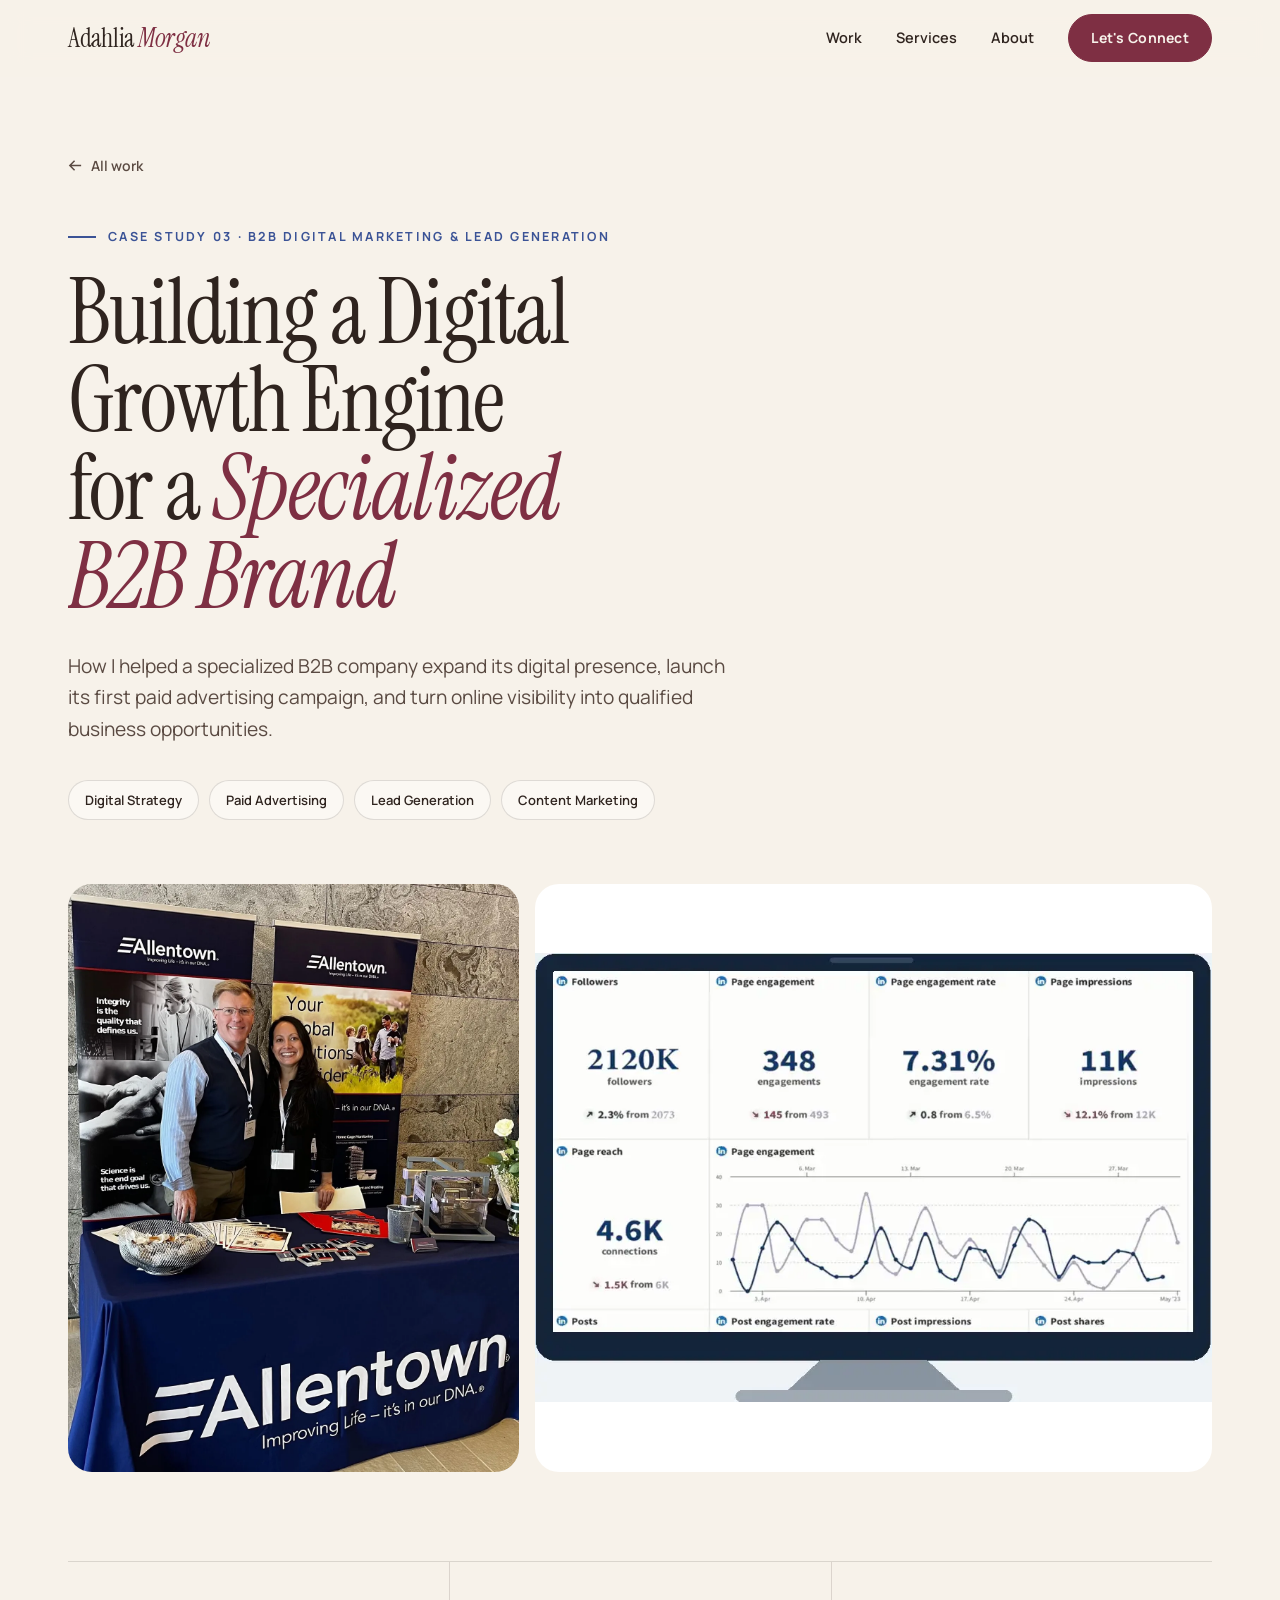
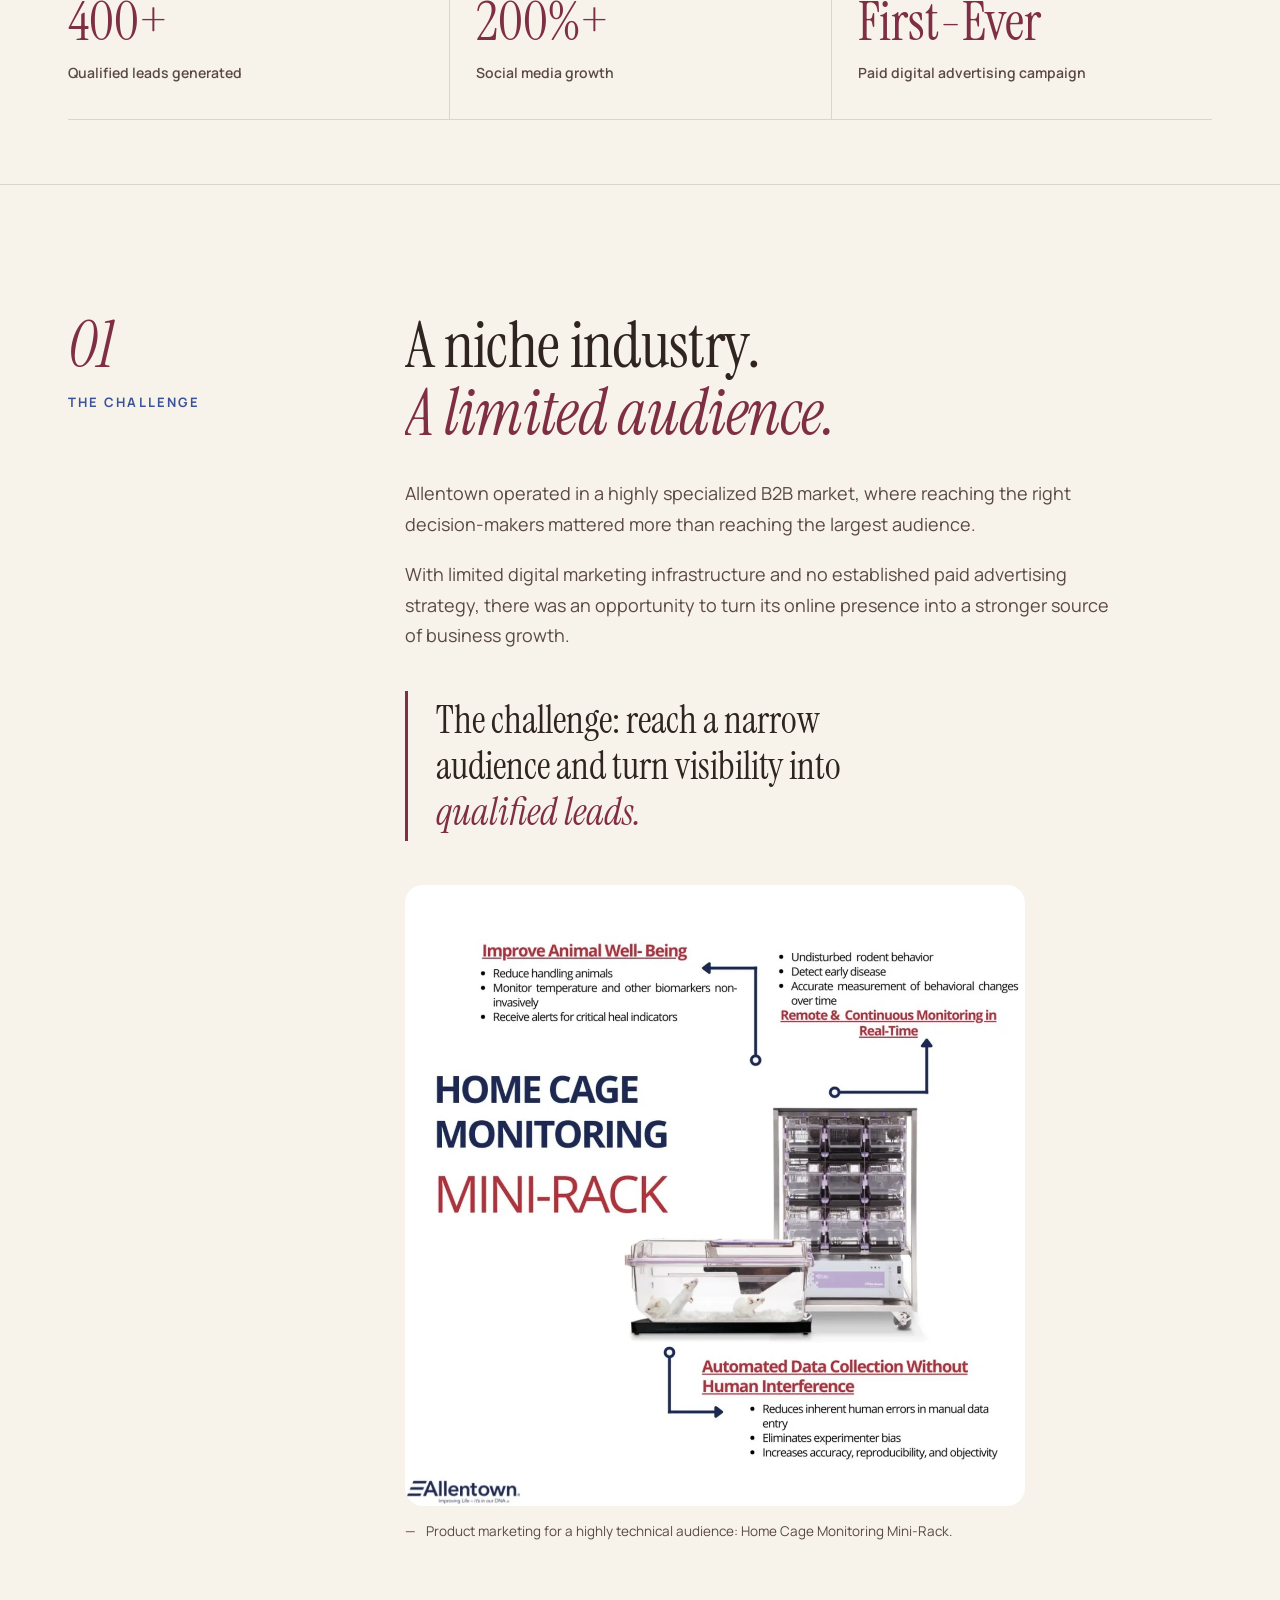
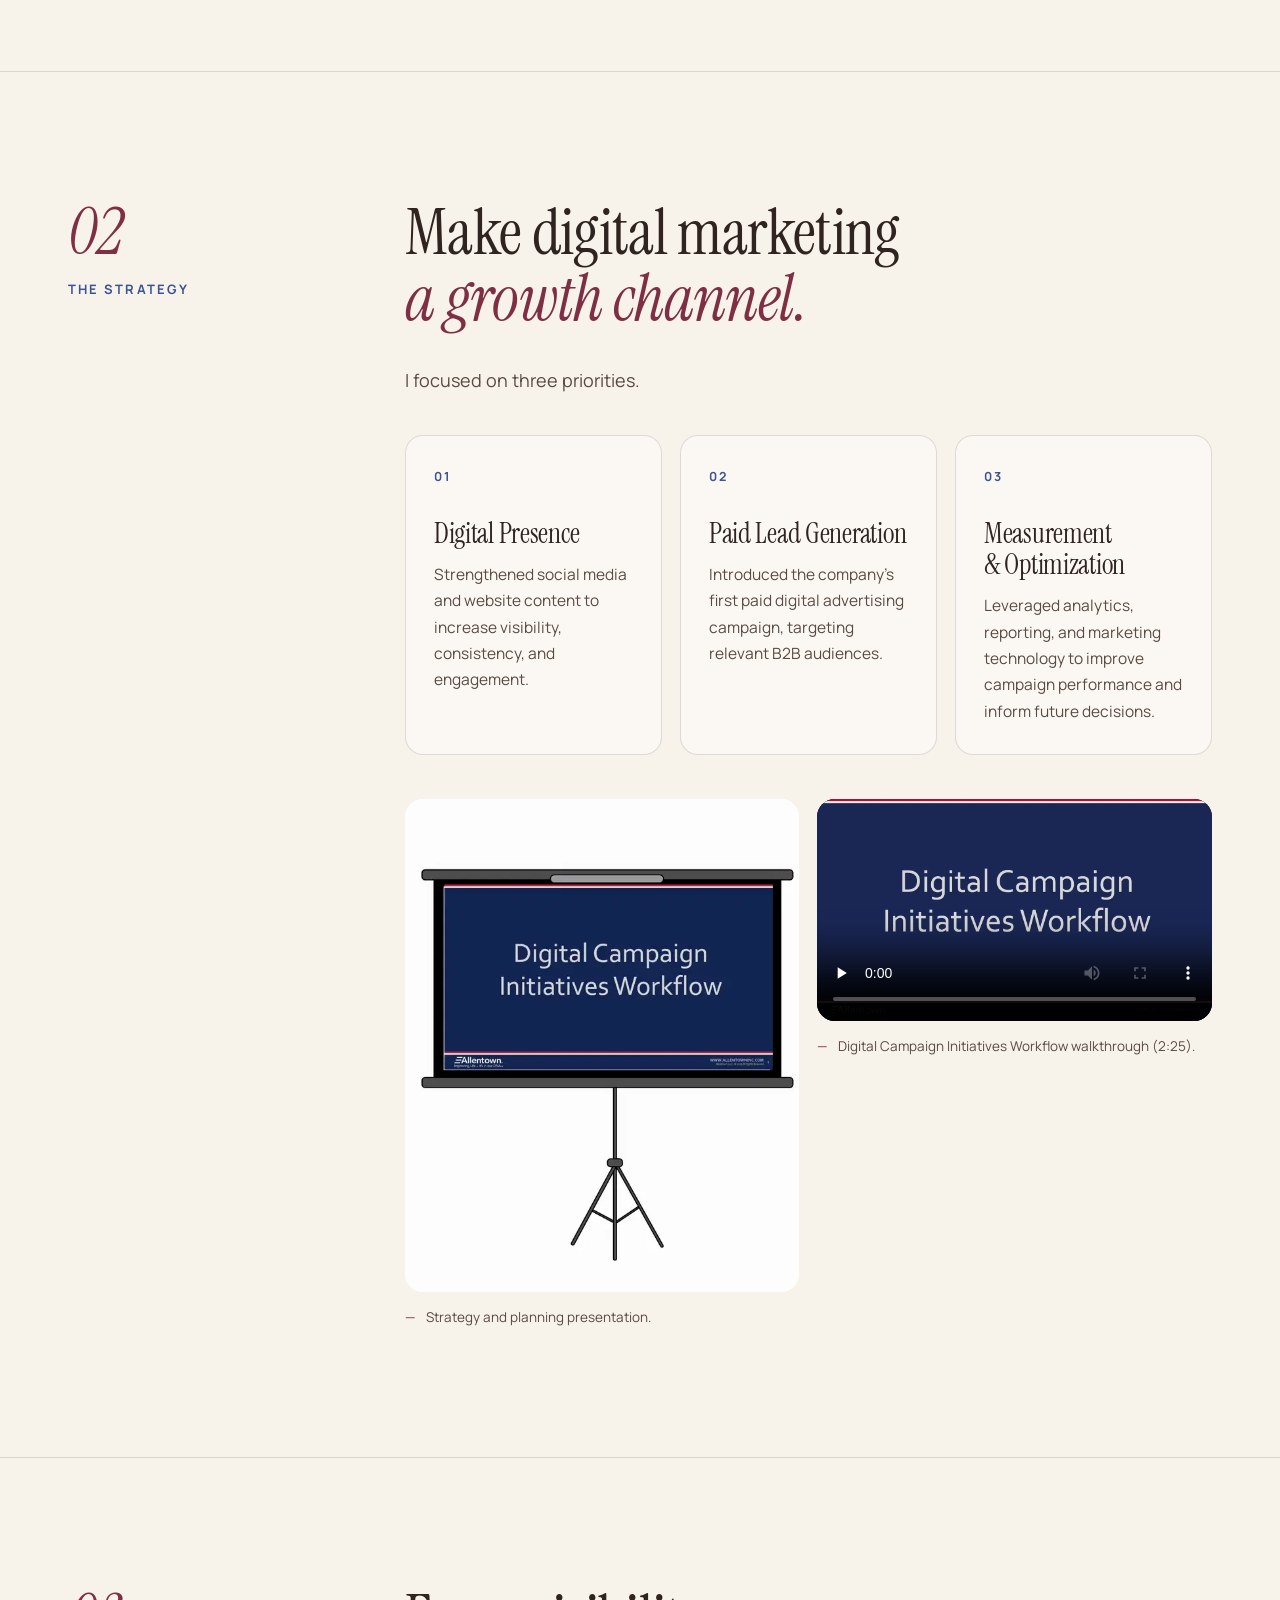
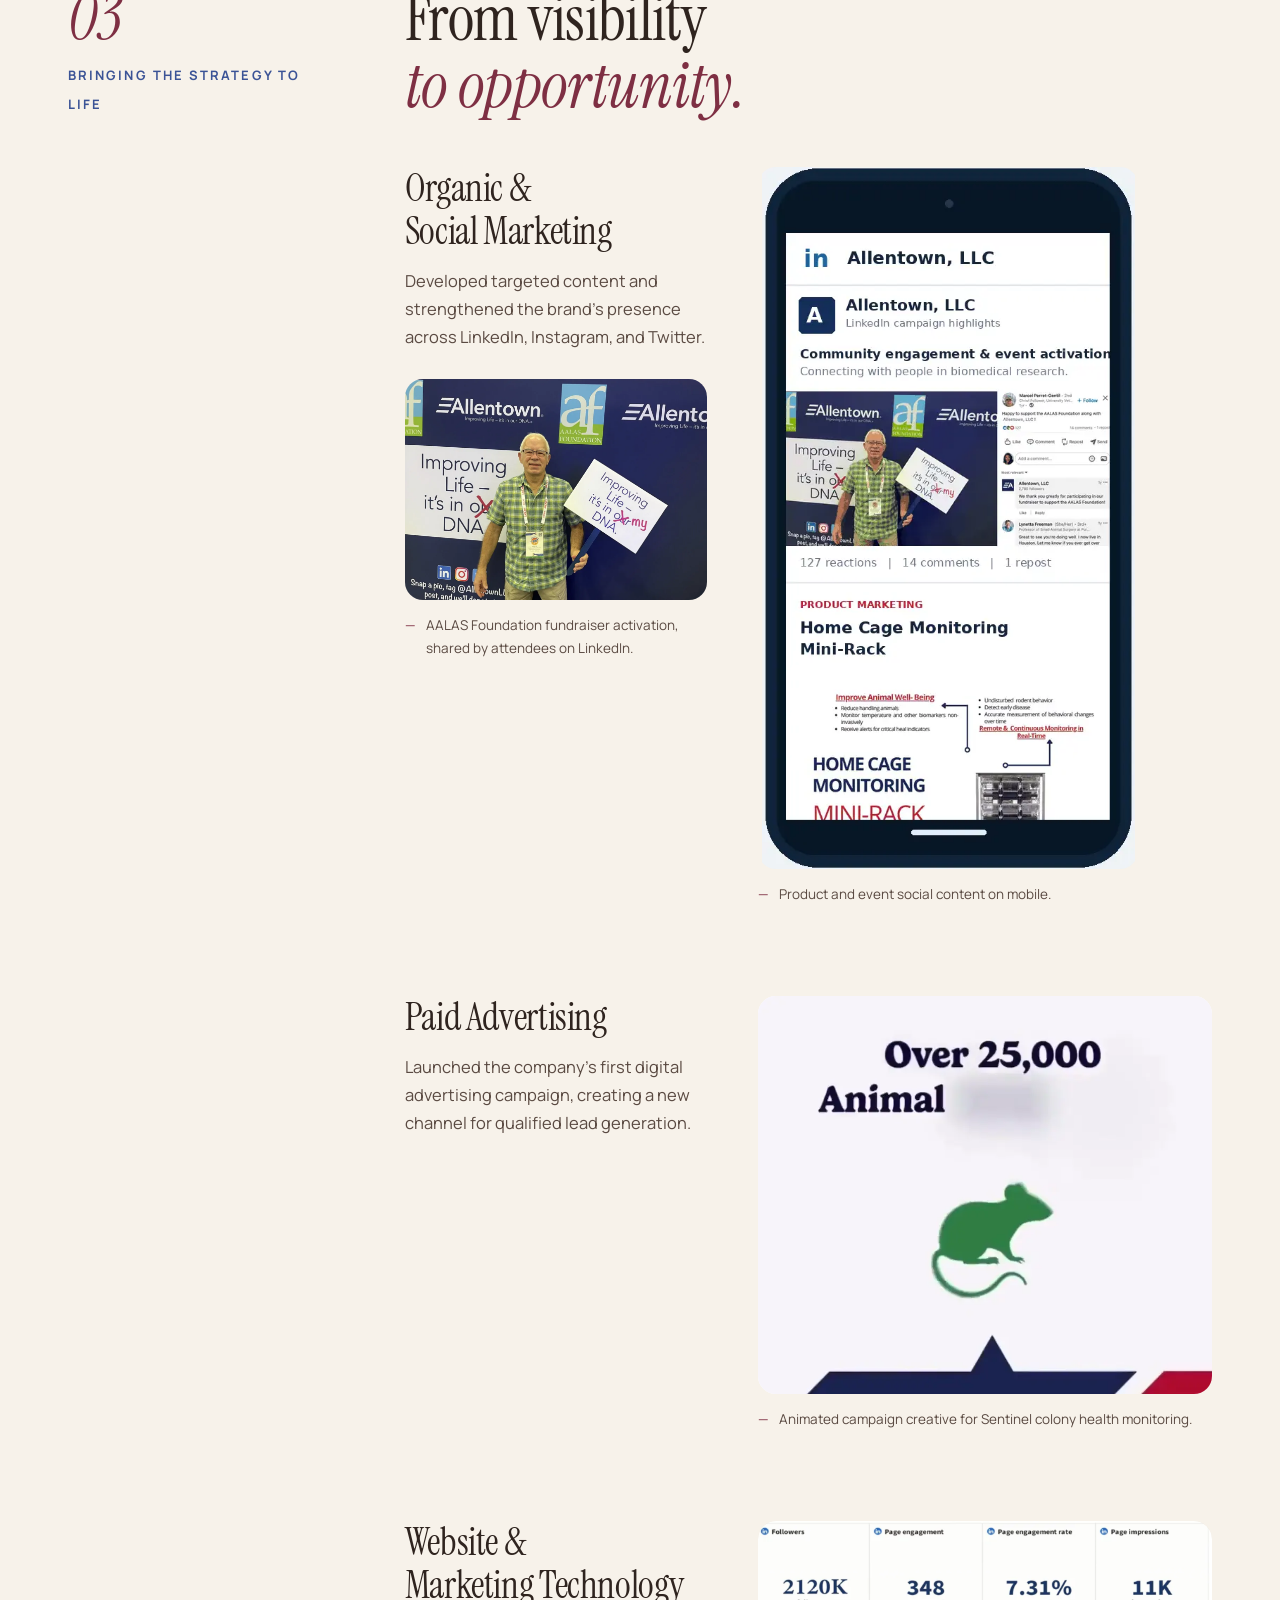
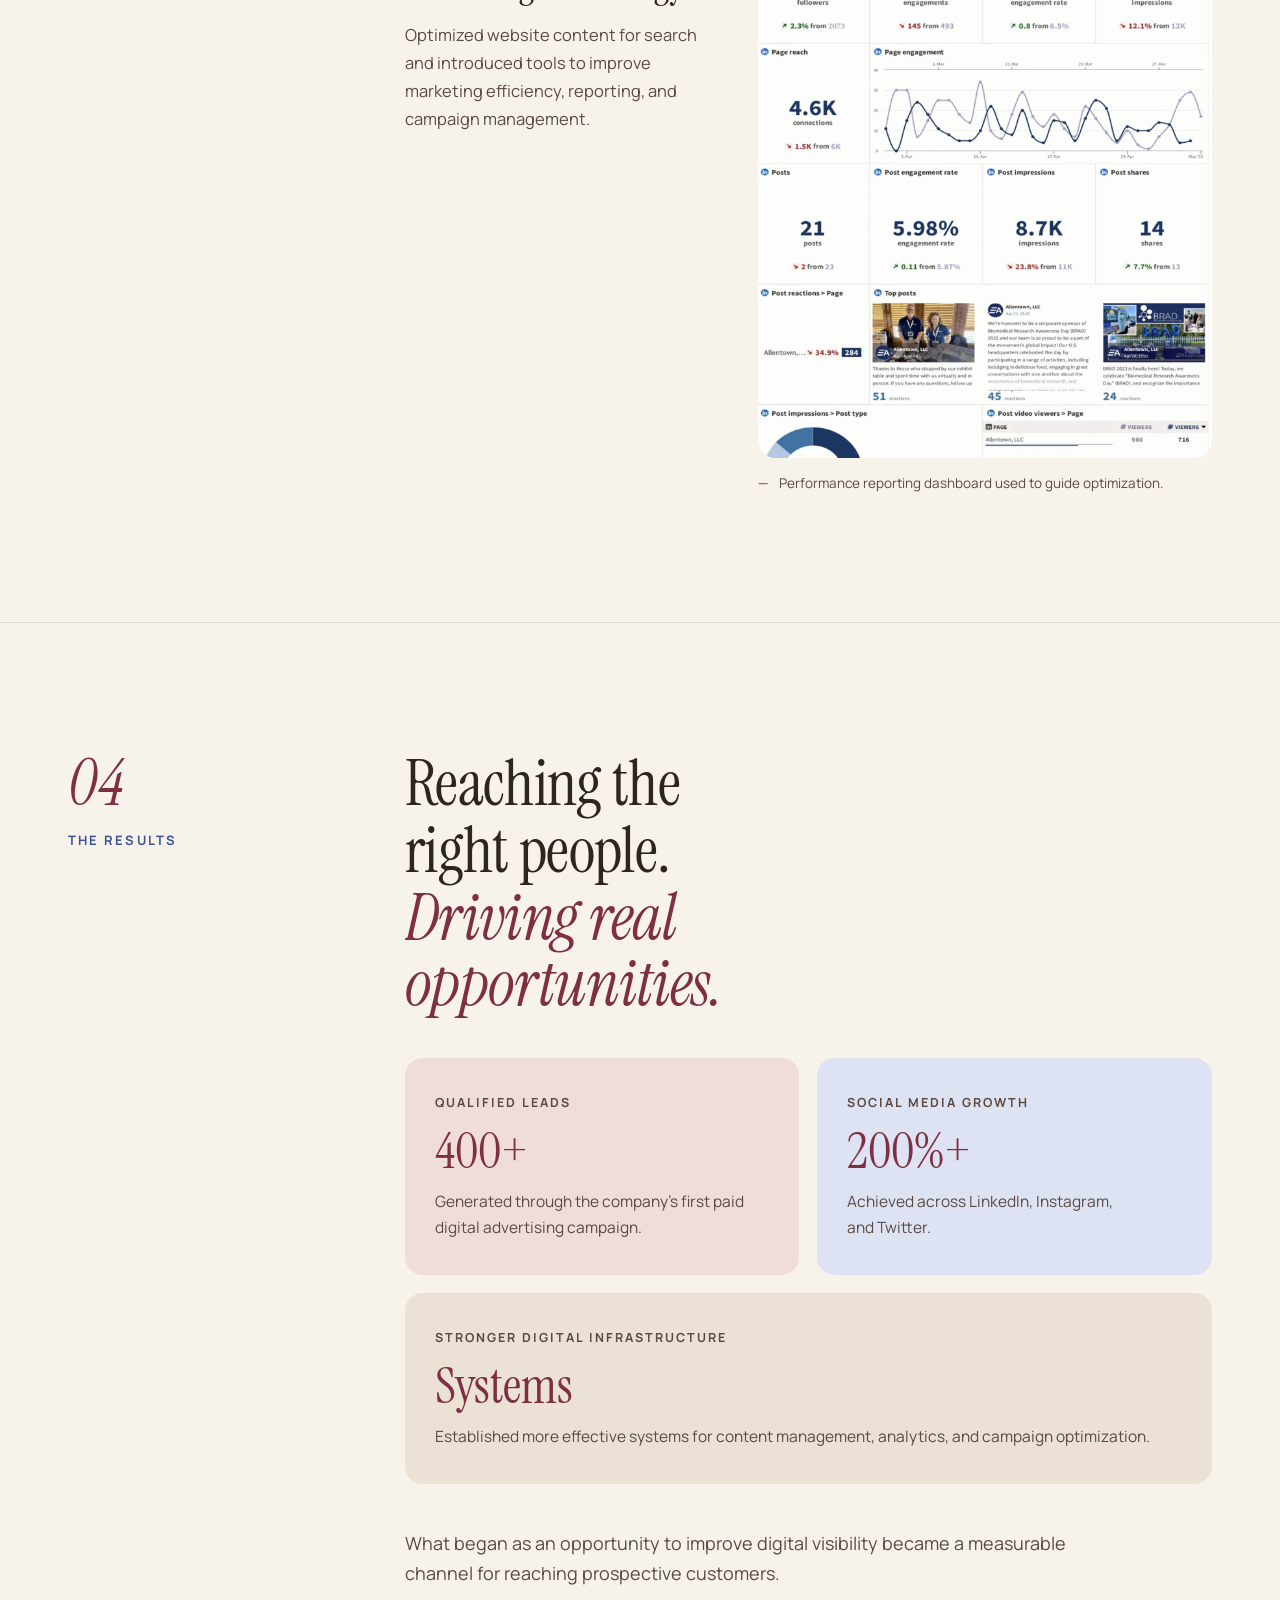
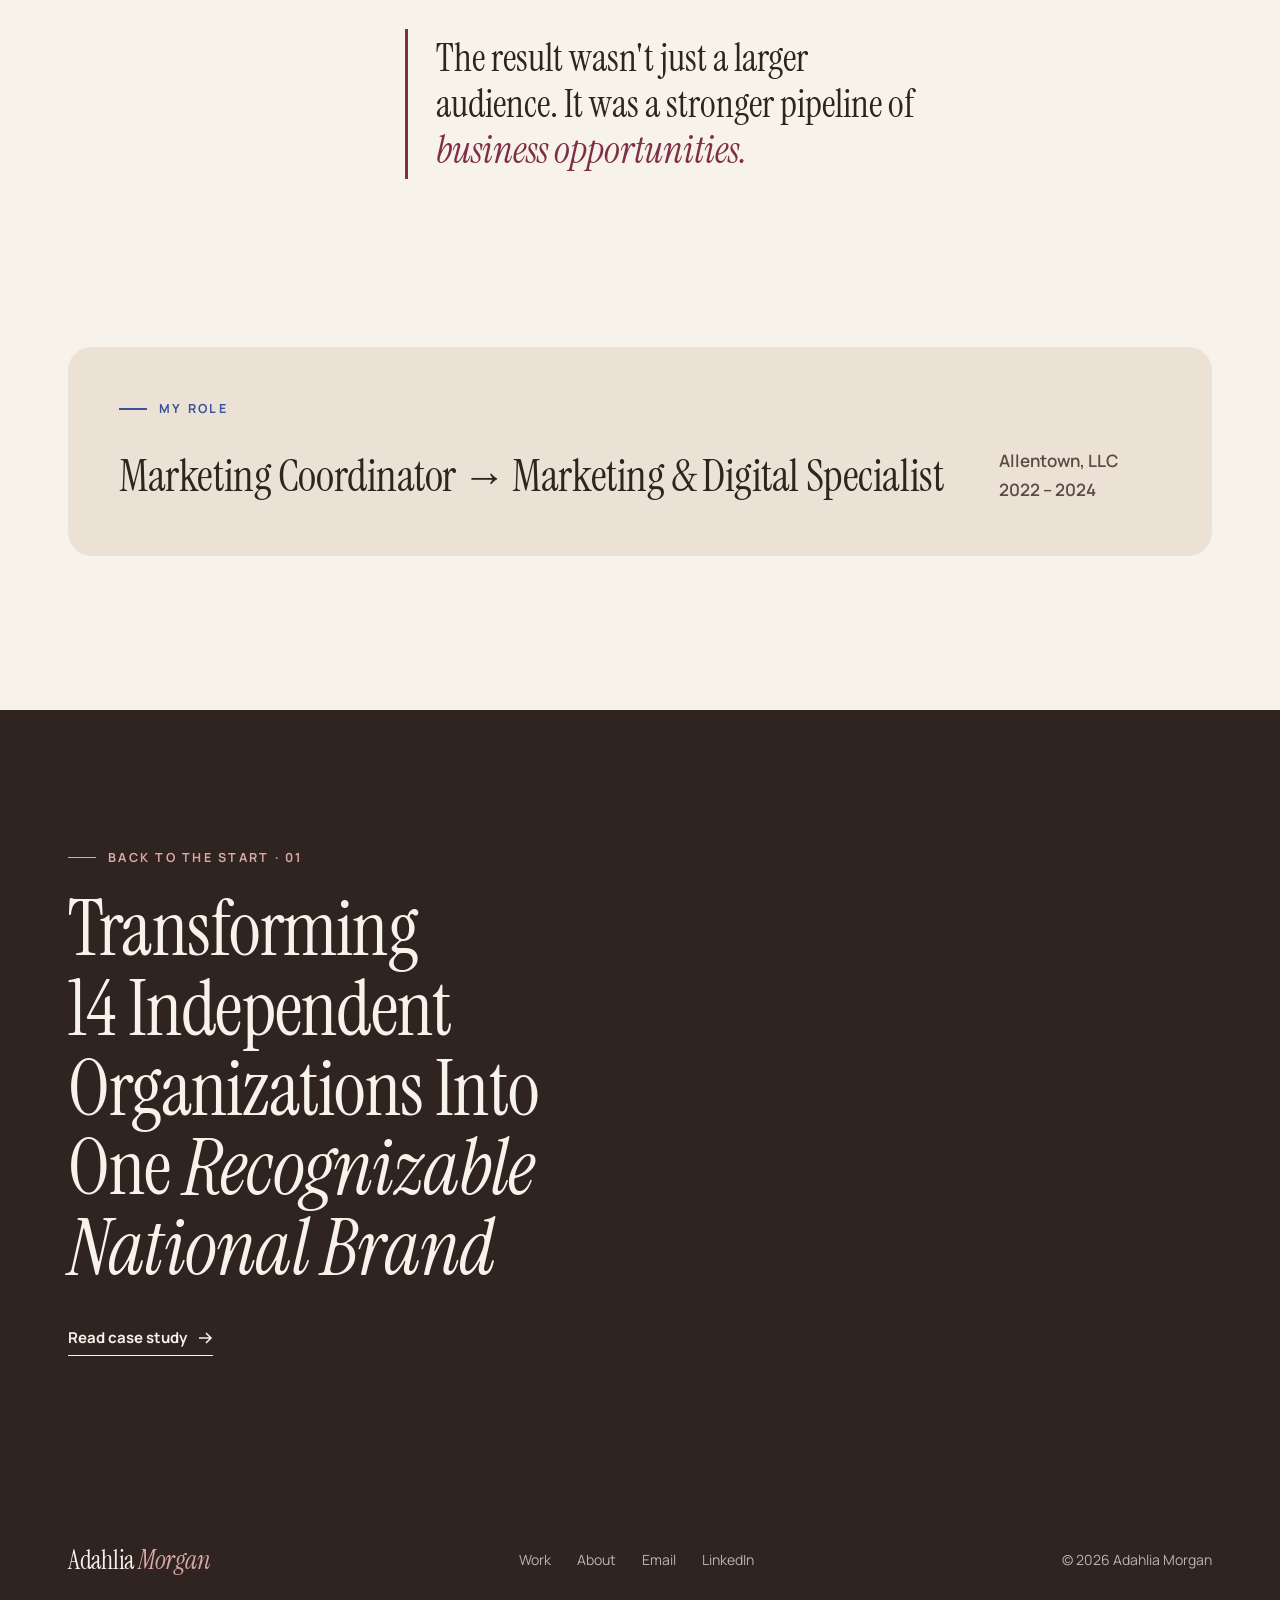
==== work/allentown.html @ 6a57d3b5 "Add Adahlia Morgan portfolio site Static homepage plus three case studies (CPN, Hairmuse, Allentown)" ====
<!doctype html>
<html lang="en">
<head>
  <meta charset="utf-8">
  <meta name="viewport" content="width=device-width, initial-scale=1">
  <title>A Digital Growth Engine for a Specialized B2B Brand | Adahlia Morgan</title>
  <meta name="description" content="Case study: how a stronger digital presence and Allentown's first-ever paid campaign generated 400+ qualified leads and 200%+ social growth in a niche B2B market.">
  <meta property="og:image" content="../assets/img/allentown-booth.webp">
  <meta name="theme-color" content="#F7F2EA">
  <link rel="icon" href="../assets/img/favicon.svg" type="image/svg+xml">
  <link rel="preconnect" href="https://fonts.googleapis.com">
  <link rel="preconnect" href="https://fonts.gstatic.com" crossorigin>
  <link href="https://fonts.googleapis.com/css2?family=Instrument+Serif:ital@0;1&family=Manrope:wght@400;500;600;700;800&display=swap" rel="stylesheet">
  <link rel="stylesheet" href="../assets/css/style.css">
  <style>
    .at-cover { display: grid; grid-template-columns: 0.8fr 1.2fr; gap: 16px; margin-top: clamp(40px, 5vw, 64px); }
    .at-cover > div { border-radius: calc(var(--radius) + 6px); overflow: hidden; background: var(--sand-soft); }
    .at-cover img, .at-cover video { width: 100%; height: 100%; object-fit: cover; }
    .at-cover .wide { background: #fff; display: grid; place-items: center; }
    .at-cover .wide video { object-fit: contain; }
    @media (max-width: 700px) { .at-cover { grid-template-columns: 1fr; } .at-cover > div:first-child { aspect-ratio: 4 / 4.2; } }
    .outcomes .outcome:nth-child(3) { grid-column: span 2; }
    @media (max-width: 640px) { .outcomes .outcome:nth-child(3) { grid-column: span 1; } }
  </style>
</head>
<body>
  <a class="skip" href="#main">Skip to content</a>

  <header class="site-header">
    <div class="wrap">
      <a class="logo" href="../" aria-label="Adahlia Morgan, home">Adahlia <span>Morgan</span></a>
      <button class="nav-toggle" aria-label="Menu" aria-expanded="false" aria-controls="site-nav"><span></span></button>
      <nav class="nav" id="site-nav" aria-label="Main">
        <a href="../#work">Work</a>
        <a href="../#services">Services</a>
        <a href="../#about">About</a>
        <a class="btn" href="../#connect">Let's Connect</a>
      </nav>
    </div>
  </header>

  <main id="main">
    <section class="cs-hero">
      <div class="wrap">
        <a class="back-link" href="../#work"><svg viewBox="0 0 16 16" fill="none" stroke="currentColor" stroke-width="1.6" aria-hidden="true"><path d="M14 8H2M7 3 2 8l5 5"/></svg>All work</a>
        <p class="eyebrow" data-reveal>Case Study 03 · B2B Digital Marketing &amp; Lead Generation</p>
        <h1 data-split>Building a Digital Growth Engine for a <em>Specialized B2B Brand</em></h1>
        <p class="lede" data-reveal>How I helped a specialized B2B company expand its digital presence, launch its first paid advertising campaign, and turn online visibility into qualified business opportunities.</p>
        <div class="focus-tags" data-stagger="0.05">
          <span>Digital Strategy</span><span>Paid Advertising</span><span>Lead Generation</span><span>Content Marketing</span>
        </div>

        <div class="at-cover" data-stagger="0.1">
          <div><img src="../assets/img/allentown-booth.webp" width="1280" height="1668" alt="Allentown team at a branded conference exhibit booth" style="object-position:50% 30%"></div>
          <div class="wide"><video src="../assets/video/allentown-kpi.mp4" poster="../assets/img/allentown-kpi-poster.webp" muted loop playsinline autoplay data-loop preload="none" aria-label="Animated LinkedIn performance dashboard shown on two monitors"></video></div>
        </div>

        <div class="glance glance--3" data-stagger="0.08">
          <div><strong><span data-count="400" data-suffix="+">400+</span></strong><span>Qualified leads generated</span></div>
          <div><strong><span data-count="200" data-suffix="%+">200%+</span></strong><span>Social media growth</span></div>
          <div><strong>First-Ever</strong><span>Paid digital advertising campaign</span></div>
        </div>
      </div>
    </section>

    <section class="chapter">
      <div class="wrap chapter-grid">
        <div class="chapter-label"><span class="num">01</span><span class="name">The Challenge</span></div>
        <div>
          <h2 data-split>A niche industry.<br><em class="accent">A limited audience.</em></h2>
          <div class="body" data-reveal>
            <p>Allentown operated in a highly specialized B2B market, where reaching the right decision-makers mattered more than reaching the largest audience.</p>
            <p>With limited digital marketing infrastructure and no established paid advertising strategy, there was an opportunity to turn its online presence into a stronger source of business growth.</p>
          </div>
          <p class="pull" data-reveal>The challenge: reach a narrow audience and turn visibility into <em>qualified leads.</em></p>
          <figure class="figure" data-reveal style="max-width:620px">
            <div class="media"><img src="../assets/img/allentown-minirack.webp" width="1200" height="1201" loading="lazy" alt="Product marketing graphic for Allentown's Home Cage Monitoring Mini-Rack, highlighting animal well-being, remote monitoring, and automated data collection"></div>
            <figcaption>Product marketing for a highly technical audience: Home Cage Monitoring Mini-Rack.</figcaption>
          </figure>
        </div>
      </div>
    </section>

    <section class="chapter">
      <div class="wrap chapter-grid">
        <div class="chapter-label"><span class="num">02</span><span class="name">The Strategy</span></div>
        <div>
          <h2 data-split>Make digital marketing<br><em class="accent">a growth channel.</em></h2>
          <div class="body" data-reveal><p>I focused on three priorities.</p></div>
          <div class="pillars pillars--3" data-stagger="0.08">
            <div class="pillar"><span class="n">01</span><h3>Digital Presence</h3><p>Strengthened social media and website content to increase visibility, consistency, and engagement.</p></div>
            <div class="pillar"><span class="n">02</span><h3>Paid Lead Generation</h3><p>Introduced the company's first paid digital advertising campaign, targeting relevant B2B audiences.</p></div>
            <div class="pillar"><span class="n">03</span><h3>Measurement &amp; Optimization</h3><p>Leveraged analytics, reporting, and marketing technology to improve campaign performance and inform future decisions.</p></div>
          </div>
          <div class="figure-row">
            <figure class="figure" data-reveal>
              <div class="media" style="background:#fff"><video src="../assets/video/allentown-strategy.mp4" poster="../assets/img/allentown-strategy-poster.webp" muted loop playsinline autoplay data-loop preload="none" aria-label="Strategy presentation slides cycling: research and planning, social media, and image ad examples"></video></div>
              <figcaption>Strategy and planning presentation.</figcaption>
            </figure>
            <figure class="figure" data-reveal style="--d:.1s">
              <div class="media" style="background:#000"><video src="../assets/video/allentown-campaign-workflow.mp4" poster="../assets/img/allentown-campaign-workflow-poster.webp" controls playsinline preload="none" aria-label="Walkthrough of the Digital Campaign Initiatives Workflow presentation"></video></div>
              <figcaption>Digital Campaign Initiatives Workflow walkthrough (2:25).</figcaption>
            </figure>
          </div>
        </div>
      </div>
    </section>

    <section class="chapter">
      <div class="wrap chapter-grid">
        <div class="chapter-label"><span class="num">03</span><span class="name">Bringing the Strategy to Life</span></div>
        <div>
          <h2 data-split>From visibility<br><em class="accent">to opportunity.</em></h2>
          <div class="execution">
            <div class="exec-item" data-reveal>
              <div>
                <h3>Organic &amp; Social Marketing</h3>
                <p>Developed targeted content and strengthened the brand's presence across LinkedIn, Instagram, and Twitter.</p>
                <figure class="figure" style="margin-top:28px">
                  <div class="media"><img src="../assets/img/allentown-aalas-event.webp" width="1200" height="874" loading="lazy" alt="Attendee at the Allentown and AALAS Foundation fundraiser photo wall holding an 'Improving Life, it's in my DNA' sign"></div>
                  <figcaption>AALAS Foundation fundraiser activation, shared by attendees on LinkedIn.</figcaption>
                </figure>
              </div>
              <figure class="figure figure--tall">
                <div class="media" style="background:var(--cream)"><video src="../assets/video/allentown-social.mp4" poster="../assets/img/allentown-social-poster.webp" muted loop playsinline autoplay data-loop preload="none" aria-label="Allentown social posts shown on mobile: product marketing and event marketing"></video></div>
                <figcaption>Product and event social content on mobile.</figcaption>
              </figure>
            </div>
            <div class="exec-item" data-reveal>
              <div><h3>Paid Advertising</h3><p>Launched the company's first digital advertising campaign, creating a new channel for qualified lead generation.</p></div>
              <figure class="figure">
                <div class="media" style="background:#fff"><video src="../assets/video/allentown-sentinel-ad.mp4" poster="../assets/img/allentown-sentinel-ad-poster.webp" muted loop playsinline autoplay data-loop preload="none" aria-label="Animated ad for Sentinel Colony Health Monitoring: over 25,000 animal lives saved, higher sensitivity of agent detection, improved animal welfare"></video></div>
                <figcaption>Animated campaign creative for Sentinel colony health monitoring.</figcaption>
              </figure>
            </div>
            <div class="exec-item" data-reveal>
              <div><h3>Website &amp; Marketing Technology</h3><p>Optimized website content for search and introduced tools to improve marketing efficiency, reporting, and campaign management.</p></div>
              <figure class="figure figure--tall" style="max-width:520px">
                <div class="media"><img src="../assets/img/allentown-linkedin-dashboard.webp" width="1398" height="1655" loading="lazy" alt="LinkedIn analytics dashboard showing page engagement rate of 7.31%, post engagement rate of 5.98%, and top posts"></div>
                <figcaption>Performance reporting dashboard used to guide optimization.</figcaption>
              </figure>
            </div>
          </div>
        </div>
      </div>
    </section>

    <section class="chapter">
      <div class="wrap chapter-grid">
        <div class="chapter-label"><span class="num">04</span><span class="name">The Results</span></div>
        <div>
          <h2 data-split>Reaching the right people.<br><em class="accent">Driving real opportunities.</em></h2>
          <div class="outcomes" data-stagger="0.08">
            <div class="outcome"><span class="label">Qualified Leads</span><strong>400+</strong><p>Generated through the company's first paid digital advertising campaign.</p></div>
            <div class="outcome"><span class="label">Social Media Growth</span><strong>200%+</strong><p>Achieved across LinkedIn, Instagram, and Twitter.</p></div>
            <div class="outcome"><span class="label">Stronger Digital Infrastructure</span><strong>Systems</strong><p>Established more effective systems for content management, analytics, and campaign optimization.</p></div>
          </div>
          <div class="body" data-reveal style="margin-top:44px">
            <p>What began as an opportunity to improve digital visibility became a measurable channel for reaching prospective customers.</p>
          </div>
          <p class="pull" data-reveal>The result wasn't just a larger audience. It was a stronger pipeline of <em>business opportunities.</em></p>
        </div>
      </div>
    </section>

    <section class="section" style="padding-top:0">
      <div class="wrap">
        <div class="role" data-reveal>
          <p class="eyebrow">My Role</p>
          <h3>Marketing Coordinator → Marketing &amp; Digital Specialist</h3>
          <p>Allentown, LLC<br>2022 – 2024</p>
        </div>
      </div>
    </section>

    <a class="next-case" href="cpn.html">
      <div class="wrap">
        <p class="eyebrow">Back to the start · 01</p>
        <h2>Transforming 14 Independent Organizations Into One <em>Recognizable National Brand</em></h2>
        <span class="link-arrow">Read case study <svg viewBox="0 0 16 16" fill="none" stroke="currentColor" stroke-width="1.6" aria-hidden="true"><path d="M2 8h12M9 3l5 5-5 5"/></svg></span>
      </div>
    </a>
  </main>

  <footer class="site-footer">
    <div class="wrap">
      <a class="logo" href="../">Adahlia <span>Morgan</span></a>
      <nav aria-label="Footer">
        <a href="../#work">Work</a>
        <a href="../#about">About</a>
        <a href="mailto:CLIENT-EMAIL@example.com">Email</a>
        <a href="https://www.linkedin.com/" rel="noopener">LinkedIn</a>
      </nav>
      <p style="margin:0">© <span data-year>2026</span> Adahlia Morgan</p>
    </div>
  </footer>

  <script src="../assets/js/main.js"></script>
</body>
</html>
---- assets/css/style.css ----
/* ==========================================================================
   Adahlia Morgan — Portfolio
   Editorial serif + clean sans, warm neutrals with burgundy & cobalt accents
   ========================================================================== */

:root {
  --cream: #F7F2EA;
  --sand: #D8C7B3;
  --sand-soft: #EBE1D4;
  --espresso: #2F241F;
  --espresso-soft: #5A4A42;
  --burgundy: #7E2F43;
  --burgundy-deep: #64243A;
  --cobalt: #4B67B0;
  --cobalt-ink: #3B5396; /* cobalt for small text: passes AA on cream and sand */
  --blush: #D8A7A7;
  --blush-soft: #F0DCD8;
  --line: rgba(47, 36, 31, 0.14);

  --serif: "Instrument Serif", "Times New Roman", serif;
  --sans: "Manrope", system-ui, -apple-system, "Segoe UI", sans-serif;

  --wrap: 1240px;
  --gutter: clamp(20px, 4vw, 48px);
  --section: clamp(88px, 12vw, 160px);
  --radius: 18px;
  --ease: cubic-bezier(0.22, 1, 0.36, 1);
}

*, *::before, *::after { box-sizing: border-box; }
html { scroll-behavior: smooth; -webkit-text-size-adjust: 100%; }
body {
  margin: 0;
  background: var(--cream);
  color: var(--espresso);
  font-family: var(--sans);
  font-size: 17px;
  line-height: 1.7;
  -webkit-font-smoothing: antialiased;
  text-rendering: optimizeLegibility;
}
img, video { display: block; max-width: 100%; height: auto; }
a { color: inherit; }
::selection { background: var(--blush); color: var(--espresso); }
:focus-visible { outline: 2px solid var(--cobalt); outline-offset: 3px; border-radius: 4px; }

.wrap { width: 100%; max-width: var(--wrap); margin: 0 auto; padding: 0 var(--gutter); }
.skip { position: absolute; left: -9999px; top: 0; }
.skip:focus { left: 16px; top: 16px; z-index: 100; background: var(--espresso); color: var(--cream); padding: 10px 16px; border-radius: 8px; }

/* ---------- Type ---------- */
h1, h2, h3, h4 { font-family: var(--serif); font-weight: 400; line-height: 1.04; letter-spacing: -0.01em; margin: 0; text-wrap: balance; }
h2 { font-size: clamp(44px, 6.4vw, 88px); }
h3 { font-size: clamp(28px, 3vw, 38px); line-height: 1.12; }
p { margin: 0 0 1.1em; text-wrap: pretty; }
em, .italic { font-style: italic; }
.accent { color: var(--burgundy); font-style: italic; }
.accent-blue { color: var(--cobalt); font-style: italic; }

.eyebrow {
  display: inline-flex; align-items: center; gap: 12px;
  font-family: var(--sans); font-size: 12.5px; font-weight: 700;
  letter-spacing: 0.18em; text-transform: uppercase; color: var(--cobalt-ink);
  margin-bottom: 22px;
}
.eyebrow::before { content: ""; width: 28px; height: 1.5px; background: currentColor; }
.lede { font-size: clamp(18px, 1.5vw, 21px); line-height: 1.65; color: var(--espresso-soft); max-width: 62ch; }

/* ---------- Buttons ---------- */
.btn {
  --bg: var(--burgundy); --fg: var(--cream);
  display: inline-flex; align-items: center; gap: 10px;
  padding: 16px 28px; border-radius: 999px;
  background: var(--bg); color: var(--fg);
  font-family: var(--sans); font-size: 15px; font-weight: 700; letter-spacing: 0.02em;
  text-decoration: none; border: 1.5px solid var(--bg);
  transition: transform .4s var(--ease), background .3s, color .3s, border-color .3s;
}
.btn svg { width: 16px; height: 16px; transition: transform .4s var(--ease); }
.btn:hover { background: var(--burgundy-deep); border-color: var(--burgundy-deep); }
.btn:hover svg { transform: translateX(4px); }
.btn:active { transform: scale(0.97); }
.btn--ghost { --bg: transparent; --fg: var(--espresso); border-color: var(--espresso); }
.btn--ghost:hover { background: var(--espresso); color: var(--cream); border-color: var(--espresso); }
.btn--light { --bg: var(--cream); --fg: var(--burgundy); }
.btn--light:hover { background: #fff; border-color: #fff; color: var(--burgundy-deep); }

.link-arrow {
  display: inline-flex; align-items: center; gap: 10px;
  font-weight: 700; font-size: 15px; text-decoration: none; color: var(--burgundy);
  padding-bottom: 4px; border-bottom: 1.5px solid currentColor;
}
.link-arrow svg { width: 16px; height: 16px; transition: transform .4s var(--ease); }
.link-arrow:hover svg { transform: translateX(5px); }

/* ---------- Header ---------- */
.site-header {
  position: sticky; top: 0; z-index: 50;
  background: rgba(247, 242, 234, 0.82);
  backdrop-filter: saturate(160%) blur(14px); -webkit-backdrop-filter: saturate(160%) blur(14px);
  border-bottom: 1px solid transparent;
  transition: border-color .3s;
}
.site-header.is-scrolled { border-bottom-color: var(--line); }
.site-header .wrap { display: flex; align-items: center; justify-content: space-between; height: 76px; }
.logo { font-family: var(--serif); font-size: 26px; text-decoration: none; letter-spacing: -0.01em; }
.logo span { color: var(--burgundy); font-style: italic; }
.nav { display: flex; align-items: center; gap: 34px; }
.nav a:not(.btn) { font-size: 14.5px; font-weight: 600; text-decoration: none; position: relative; }
.nav a:not(.btn)::after {
  content: ""; position: absolute; left: 0; bottom: -4px; width: 100%; height: 1.5px;
  background: var(--burgundy); transform: scaleX(0); transform-origin: right; transition: transform .45s var(--ease);
}
.nav a:not(.btn):hover::after { transform: scaleX(1); transform-origin: left; }
.nav .btn { padding: 11px 22px; font-size: 14px; }
.nav-toggle { display: none; }

@media (max-width: 820px) {
  .nav-toggle {
    display: inline-flex; align-items: center; justify-content: center;
    width: 46px; height: 46px; border-radius: 50%; border: 1.5px solid var(--espresso);
    background: transparent; color: var(--espresso); cursor: pointer;
  }
  .nav-toggle span, .nav-toggle span::before, .nav-toggle span::after {
    display: block; width: 18px; height: 1.5px; background: currentColor; position: relative; transition: transform .3s var(--ease), background .3s;
  }
  .nav-toggle span::before, .nav-toggle span::after { content: ""; position: absolute; left: 0; }
  .nav-toggle span::before { top: -6px; }
  .nav-toggle span::after { top: 6px; }
  .nav-open .nav-toggle span { background: transparent; }
  .nav-open .nav-toggle span::before { transform: translateY(6px) rotate(45deg); }
  .nav-open .nav-toggle span::after { transform: translateY(-6px) rotate(-45deg); }
  .nav {
    position: fixed; inset: 76px 0 auto 0; flex-direction: column; align-items: flex-start; gap: 22px;
    padding: 28px var(--gutter) 36px; background: var(--cream); border-bottom: 1px solid var(--line);
    opacity: 0; visibility: hidden; transform: translateY(-8px);
    transition: opacity .3s var(--ease), transform .3s var(--ease), visibility .3s;
  }
  .nav a:not(.btn) { font-family: var(--serif); font-size: 32px; font-weight: 400; }
  .nav-open .nav { opacity: 1; visibility: visible; transform: none; }
}

/* ---------- Hero ---------- */
.hero { padding: clamp(48px, 7vw, 96px) 0 clamp(64px, 8vw, 110px); position: relative; overflow: hidden; }
.hero .wrap { display: grid; grid-template-columns: 1.15fr 0.85fr; gap: clamp(40px, 6vw, 90px); align-items: center; }
.hero-name { font-size: clamp(64px, 10.5vw, 150px); line-height: 0.92; letter-spacing: -0.025em; margin-bottom: 26px; }
.hero-name .line { display: block; }
.hero-name .line:nth-child(2) { font-style: italic; color: var(--burgundy); padding-left: 0.6em; }
.hero-headline { font-family: var(--serif); font-size: clamp(26px, 2.7vw, 38px); line-height: 1.2; max-width: 22ch; margin-bottom: 26px; }
.hero-headline .rotator { color: var(--cobalt); font-style: italic; display: inline-block; position: relative; }
.hero .lede { margin-bottom: 36px; font-size: 18px; }
.hero-actions { display: flex; flex-wrap: wrap; gap: 14px; }

.hero-portrait { position: relative; justify-self: end; width: min(100%, 460px); }
.hero-portrait .arch {
  border-radius: 999px 999px var(--radius) var(--radius); overflow: hidden;
  aspect-ratio: 4 / 5.2; background: var(--blush-soft);
  box-shadow: 0 40px 80px -40px rgba(47, 36, 31, 0.45);
}
.hero-portrait .arch img { width: 100%; height: 100%; object-fit: cover; transform: scale(1.04); transition: transform 1.6s var(--ease); }
.hero-portrait:hover .arch img { transform: scale(1); }
.hero-portrait .ring {
  position: absolute; inset: -18px -18px auto auto; width: 120px; height: 120px; z-index: 2;
  animation: spin 22s linear infinite;
}
.hero-portrait .ring text { font-family: var(--sans); font-size: 10.6px; font-weight: 700; letter-spacing: 0.26em; fill: var(--burgundy); text-transform: uppercase; }
.hero-portrait .chip {
  position: absolute; z-index: 2; background: var(--cream); border-radius: 16px; padding: 14px 18px;
  box-shadow: 0 18px 40px -18px rgba(47, 36, 31, 0.4); border: 1px solid var(--line);
  font-size: 12.5px; line-height: 1.35; font-weight: 600; color: var(--espresso-soft);
  animation: float 7s ease-in-out infinite;
}
.hero-portrait .chip strong { display: block; font-family: var(--serif); font-weight: 400; font-size: 30px; color: var(--espresso); line-height: 1.05; }
.hero-portrait .chip--a { left: -46px; bottom: 22%; }
.hero-portrait .chip--b { right: -22px; bottom: -18px; animation-delay: -3.5s; }
.hero-portrait .chip--b strong { color: var(--burgundy); }
@keyframes spin { to { transform: rotate(360deg); } }
@keyframes float { 0%, 100% { transform: translateY(0); } 50% { transform: translateY(-10px); } }

@media (max-width: 900px) {
  .hero .wrap { grid-template-columns: 1fr; }
  .hero-portrait { justify-self: center; width: min(86%, 400px); margin-top: 12px; }
  .hero-portrait .chip--a { left: -16px; }
  .hero-portrait .chip--b { right: -10px; }
}

/* ---------- Marquee ---------- */
.marquee { border-block: 1px solid var(--line); overflow: hidden; padding: 22px 0; background: var(--cream); }
.marquee-track { display: flex; width: max-content; animation: marquee 48s linear infinite; }
.marquee:hover .marquee-track { animation-play-state: paused; }
.marquee-group { display: flex; align-items: center; flex-shrink: 0; }
.marquee-item { font-family: var(--serif); font-size: clamp(26px, 3vw, 40px); white-space: nowrap; padding: 0 28px; }
.marquee-item:nth-child(even) { font-style: italic; color: var(--burgundy); }
.marquee-dot { width: 9px; height: 9px; border-radius: 50%; background: var(--cobalt); flex-shrink: 0; }
@keyframes marquee { to { transform: translateX(-50%); } }

/* ---------- Sections ---------- */
.section { padding: var(--section) 0; position: relative; }
.section--sand { background: var(--sand-soft); }
.section--dark { background: var(--espresso); color: var(--cream); }
.section--dark .eyebrow { color: var(--blush); }
.section--dark .lede { color: rgba(247, 242, 234, 0.72); }
.section-head { display: grid; grid-template-columns: 1fr 1fr; gap: clamp(28px, 5vw, 80px); align-items: end; margin-bottom: clamp(48px, 6vw, 80px); }
.section-head .lede { margin: 0; }
@media (max-width: 820px) { .section-head { grid-template-columns: 1fr; } }

/* What I do */
.services { display: grid; grid-template-columns: repeat(6, 1fr); gap: 18px; }
.service {
  grid-column: span 2; position: relative; padding: 34px 30px 32px; border-radius: var(--radius);
  background: #FBF8F3; border: 1px solid var(--line); overflow: hidden;
  transition: transform .6s var(--ease), box-shadow .6s var(--ease), border-color .4s;
}
.service:nth-child(4), .service:nth-child(5) { grid-column: span 3; }
.service::before {
  content: ""; position: absolute; inset: auto 0 0 0; height: 4px; background: var(--burgundy);
  transform: scaleX(0); transform-origin: left; transition: transform .6s var(--ease);
}
.service:nth-child(even)::before { background: var(--cobalt); }
.service:hover { transform: translateY(-6px); box-shadow: 0 30px 60px -36px rgba(47, 36, 31, 0.45); border-color: transparent; }
.service:hover::before { transform: scaleX(1); }
.service-num { font-family: var(--serif); font-style: italic; font-size: 22px; color: var(--burgundy); display: block; margin-bottom: 52px; }
.service h3 { margin-bottom: 14px; }
.service p { margin: 0; font-size: 15px; color: var(--espresso-soft); line-height: 1.75; text-wrap: wrap; }
.service p span { color: var(--burgundy); padding: 0 6px; }
@media (max-width: 980px) {
  .services { grid-template-columns: repeat(2, 1fr); }
  .service, .service:nth-child(4), .service:nth-child(5) { grid-column: span 1; }
  .service:nth-child(5) { grid-column: span 2; }
}
@media (max-width: 600px) {
  .services { grid-template-columns: 1fr; }
  .service:nth-child(5) { grid-column: span 1; }
  .service-num { margin-bottom: 28px; }
}

/* Results */
.results { display: grid; grid-template-columns: repeat(6, 1fr); border-top: 1px solid var(--line); }
.result { grid-column: span 2; padding: 40px 32px 44px 0; border-bottom: 1px solid var(--line); }
.result:nth-child(4), .result:nth-child(5) { grid-column: span 3; }
.result:not(:nth-child(3)):not(:nth-child(5)) { border-right: 1px solid var(--line); }
.result:not(:nth-child(1)):not(:nth-child(4)) { padding-left: 32px; }
.result:nth-child(4) { padding-left: 0; }
.result-label { font-size: 12.5px; font-weight: 700; letter-spacing: 0.16em; text-transform: uppercase; color: var(--cobalt-ink); margin-bottom: 14px; display: block; }
.result-figure { font-family: var(--serif); font-size: clamp(52px, 5.4vw, 82px); line-height: 1; letter-spacing: -0.02em; display: flex; align-items: baseline; flex-wrap: nowrap; white-space: nowrap; gap: 0.18em; margin-bottom: 16px; }
.result-figure .from { color: var(--espresso-soft); font-size: 0.6em; }
.result-figure .arrow { width: 0.42em; height: 0.42em; color: var(--burgundy); align-self: center; }
.result-figure .to { color: var(--burgundy); }
.result p { font-size: 15px; color: var(--espresso-soft); max-width: 34ch; margin: 0; }
@media (max-width: 900px) {
  .results { grid-template-columns: 1fr 1fr; }
  .result, .result:nth-child(4), .result:nth-child(5) { grid-column: span 1; padding: 34px 20px 36px 0 !important; border-right: 0 !important; }
  .result:nth-child(odd) { border-right: 1px solid var(--line) !important; }
  .result:nth-child(even) { padding-left: 20px !important; }
  .result:nth-child(5) { grid-column: span 2; border-right: 0 !important; }
}
@media (max-width: 560px) {
  .results { grid-template-columns: 1fr; }
  .result:nth-child(n) { grid-column: span 1; padding: 30px 0 !important; border-right: 0 !important; }
}

/* Featured work */
.work-list { display: grid; gap: clamp(72px, 9vw, 130px); }
.work-item { display: grid; grid-template-columns: 1.2fr 0.8fr; gap: clamp(32px, 5vw, 72px); align-items: center; text-decoration: none; }
.work-item:nth-child(even) { grid-template-columns: 0.8fr 1.2fr; }
.work-item:nth-child(even) .work-media { order: 2; }
.work-media { position: relative; border-radius: var(--radius); overflow: hidden; aspect-ratio: 4 / 3; background: var(--sand-soft); }
.work-media img, .work-media video { width: 100%; height: 100%; object-fit: cover; transition: transform 1.2s var(--ease); }
.work-item:hover .work-media img, .work-item:hover .work-media video { transform: scale(1.045); }
.work-media .tag {
  position: absolute; left: 18px; top: 18px; z-index: 2; background: var(--cream); color: var(--espresso);
  font-size: 12px; font-weight: 700; letter-spacing: 0.12em; text-transform: uppercase; padding: 8px 14px; border-radius: 999px;
}
.work-index { font-family: var(--serif); font-style: italic; color: var(--burgundy); font-size: 22px; display: block; margin-bottom: 18px; }
.work-copy h3 { font-size: clamp(32px, 3.6vw, 50px); line-height: 1.06; margin-bottom: 20px; transition: color .3s; }
.work-item:hover .work-copy h3 { color: var(--burgundy); }
.work-copy p { color: var(--espresso-soft); margin-bottom: 26px; }
.work-stat { display: inline-flex; gap: 10px; align-items: baseline; padding: 10px 16px; border-radius: 12px; background: var(--blush-soft); font-size: 13.5px; font-weight: 600; margin-bottom: 26px; }
.work-stat strong { font-family: var(--serif); font-weight: 400; font-size: 24px; color: var(--burgundy); }
@media (max-width: 860px) {
  .work-item, .work-item:nth-child(even) { grid-template-columns: 1fr; }
  .work-item:nth-child(even) .work-media { order: 0; }
}

/* Strategy to execution */
.capabilities { display: grid; grid-template-columns: repeat(3, 1fr); border-top: 1px solid rgba(247, 242, 234, 0.16); border-left: 1px solid rgba(247, 242, 234, 0.16); }
.capability { padding: 40px 36px 44px; border-right: 1px solid rgba(247, 242, 234, 0.16); border-bottom: 1px solid rgba(247, 242, 234, 0.16); position: relative; transition: background .5s var(--ease); }
.capability:hover { background: rgba(247, 242, 234, 0.05); }
.capability h3 { font-size: clamp(28px, 2.6vw, 36px); margin-bottom: 22px; display: flex; justify-content: space-between; align-items: baseline; gap: 12px; }
.capability h3 small { font-family: var(--sans); font-size: 12px; font-weight: 700; letter-spacing: 0.14em; color: var(--blush); }
.capability ul { list-style: none; margin: 0; padding: 0; }
.capability li { padding: 9px 0; font-size: 15.5px; color: rgba(247, 242, 234, 0.78); border-top: 1px dashed rgba(247, 242, 234, 0.14); display: flex; gap: 12px; align-items: center; transition: color .3s; }
.capability li::before { content: ""; width: 6px; height: 6px; border-radius: 50%; background: var(--blush); flex-shrink: 0; }
.capability:nth-child(even) li::before { background: #8EA4DE; }
.capability li:hover { color: var(--cream); }
@media (max-width: 960px) { .capabilities { grid-template-columns: 1fr 1fr; } }
@media (max-width: 600px) { .capabilities { grid-template-columns: 1fr; } .capability { padding: 32px 24px; } }

/* Experiences */
.experiences { display: grid; grid-template-columns: 0.85fr 1.15fr; gap: clamp(40px, 6vw, 96px); align-items: center; }
.experiences h2 { margin-bottom: 28px; }
.collage { display: grid; grid-template-columns: 1.1fr 0.9fr; grid-template-rows: auto auto; gap: 16px; }
.collage figure { margin: 0; border-radius: var(--radius); overflow: hidden; background: var(--sand-soft); position: relative; }
.collage img, .collage video { width: 100%; height: 100%; object-fit: cover; transition: transform 1.2s var(--ease); }
.collage figure:hover img, .collage figure:hover video { transform: scale(1.05); }
.collage figure:first-child { grid-row: span 2; aspect-ratio: 3 / 4.1; }
.collage figure:nth-child(2), .collage figure:nth-child(3) { aspect-ratio: 4 / 3.3; }
.collage figcaption { position: absolute; left: 12px; bottom: 12px; background: rgba(247, 242, 234, 0.92); font-size: 11.5px; font-weight: 700; letter-spacing: 0.1em; text-transform: uppercase; padding: 6px 12px; border-radius: 999px; }
@media (max-width: 900px) { .experiences { grid-template-columns: 1fr; } }
@media (max-width: 600px) {
  .collage { grid-template-columns: 1fr 1fr; gap: 12px; }
  .collage figure:first-child { grid-column: span 2; grid-row: auto; aspect-ratio: 4 / 3.4; }
  .collage figcaption { font-size: 11px; letter-spacing: 0.06em; padding: 5px 10px; white-space: nowrap; }
}

/* About */
.about { display: grid; grid-template-columns: 0.8fr 1.2fr; gap: clamp(40px, 7vw, 110px); align-items: center; }
.about-portrait { position: relative; }
.about-portrait .frame { border-radius: var(--radius); overflow: hidden; aspect-ratio: 4 / 5; background: var(--blush-soft); }
.about-portrait .frame img { width: 100%; height: 100%; object-fit: cover; }
.about-portrait::before { content: ""; position: absolute; inset: 22px -22px -22px 22px; border: 1.5px solid var(--burgundy); border-radius: var(--radius); z-index: -1; }
.about h2 { margin-bottom: 30px; }
.about-copy p:not(.eyebrow) { font-size: 18px; color: var(--espresso-soft); }
.about-copy .dropcap::first-letter { font-family: var(--serif); float: left; font-size: 4.4em; line-height: 0.8; padding: 0.08em 0.1em 0 0; color: var(--burgundy); }
.about-tags { display: flex; flex-wrap: wrap; gap: 10px; margin-top: 30px; }
.about-tags span { padding: 9px 18px; border-radius: 999px; border: 1px solid var(--line); font-size: 13.5px; font-weight: 600; background: #FBF8F3; }
.about-tags span:nth-child(3n+1) { background: var(--blush-soft); border-color: transparent; }
@media (max-width: 860px) { .about { grid-template-columns: 1fr; } .about-portrait { max-width: 380px; } }

/* CTA */
.cta { background: var(--burgundy); color: var(--cream); text-align: center; padding: clamp(110px, 14vw, 190px) 0; position: relative; overflow: hidden; }
.cta h2 { font-size: clamp(52px, 8.4vw, 124px); max-width: 13ch; margin: 0 auto 44px; line-height: 0.98; }
.cta h2 em { color: #EBC8C8; }
.cta .eyebrow { color: #F4DCDC; justify-content: center; }
.cta-bg { position: absolute; inset: 0; pointer-events: none; opacity: 0.16; }
.cta-bg span { position: absolute; border-radius: 50%; border: 1.5px solid var(--cream); }

/* Footer */
.site-footer { background: var(--espresso); color: rgba(247, 242, 234, 0.7); padding: 54px 0; font-size: 14px; }
.site-footer .wrap { display: flex; flex-wrap: wrap; gap: 20px 40px; justify-content: space-between; align-items: center; }
.site-footer .logo { color: var(--cream); }
.site-footer .logo span { color: var(--blush); }
.site-footer nav { display: flex; flex-wrap: wrap; gap: 26px; }
.site-footer a { text-decoration: none; }
.site-footer a:hover { color: var(--cream); }

/* ==========================================================================
   Case study pages
   ========================================================================== */
.cs-hero { padding: clamp(40px, 6vw, 80px) 0 clamp(40px, 5vw, 64px); }
.back-link { display: flex; width: fit-content; align-items: center; gap: 8px; font-size: 14px; font-weight: 600; text-decoration: none; color: var(--espresso-soft); margin-bottom: 40px; }
.back-link svg { width: 15px; height: 15px; transition: transform .4s var(--ease); }
.back-link:hover svg { transform: translateX(-4px); }
.cs-hero h1 { font-size: clamp(46px, 7vw, 104px); line-height: 0.98; letter-spacing: -0.02em; max-width: 16ch; margin-bottom: 30px; }
.cs-hero h1 em { color: var(--burgundy); }
.cs-hero .lede { margin-bottom: 34px; }
.focus-tags { display: flex; flex-wrap: wrap; gap: 10px; }
.focus-tags span { padding: 8px 16px; border-radius: 999px; font-size: 13px; font-weight: 600; border: 1px solid var(--line); background: #FBF8F3; }

.cs-cover { border-radius: calc(var(--radius) + 6px); overflow: hidden; background: var(--sand-soft); margin-top: clamp(40px, 5vw, 64px); }
.cs-cover img, .cs-cover video { width: 100%; height: auto; }
.cs-cover--contain { background: var(--blush-soft); display: grid; place-items: center; aspect-ratio: 16 / 7; }
.cs-cover--contain img { width: min(60%, 520px); height: auto; }

.glance { display: grid; grid-template-columns: repeat(4, 1fr); gap: 0; border-block: 1px solid var(--line); margin: clamp(56px, 7vw, 96px) 0 0; }
.glance div { padding: 34px 26px 36px 0; }
.glance div + div { padding-left: 26px; border-left: 1px solid var(--line); }
.glance strong { display: flex; align-items: baseline; gap: 0.18em; flex-wrap: wrap; font-family: var(--serif); font-weight: 400; font-size: clamp(40px, 4.2vw, 62px); line-height: 1; margin-bottom: 12px; color: var(--burgundy); }
.glance strong .from { font-size: 0.6em; color: var(--espresso-soft); }
.glance strong .arrow { width: 0.42em; height: 0.42em; align-self: center; color: var(--cobalt); }
.glance div > span { font-size: 14px; font-weight: 600; color: var(--espresso-soft); line-height: 1.5; display: block; }
.glance.glance--3 { grid-template-columns: repeat(3, 1fr); }
@media (max-width: 860px) {
  .glance, .glance.glance--3 { grid-template-columns: 1fr 1fr; }
  .glance div, .glance div + div { padding: 28px 16px 28px 0; border-left: 0; }
  .glance div:nth-child(even) { padding-left: 16px; border-left: 1px solid var(--line); }
  .glance div:nth-child(n+3) { border-top: 1px solid var(--line); }
}
@media (max-width: 480px) {
  .glance, .glance.glance--3 { grid-template-columns: 1fr; }
  .glance div, .glance div:nth-child(even) { padding: 24px 0; border-left: 0; }
  .glance div + div { border-top: 1px solid var(--line); }
}

.chapter { padding: clamp(80px, 10vw, 140px) 0; border-top: 1px solid var(--line); }
.chapter:first-of-type { border-top: 0; }
.chapter-grid { display: grid; grid-template-columns: 260px 1fr; gap: clamp(32px, 6vw, 96px); }
.chapter-label { position: sticky; top: 110px; align-self: start; }
.chapter-label .num { font-family: var(--serif); font-style: italic; font-size: 64px; line-height: 1; color: var(--burgundy); display: block; margin-bottom: 10px; }
.chapter-label .name { font-size: 13px; font-weight: 700; letter-spacing: 0.16em; text-transform: uppercase; color: var(--cobalt-ink); }
.chapter h2 { font-size: clamp(38px, 5vw, 70px); margin-bottom: 32px; max-width: 18ch; }
.chapter .body { font-size: 18px; color: var(--espresso-soft); max-width: 64ch; }
.chapter .body strong { color: var(--espresso); font-weight: 700; }
.pull { font-family: var(--serif); font-size: clamp(28px, 3vw, 40px); line-height: 1.2; color: var(--espresso); border-left: 3px solid var(--burgundy); padding: 6px 0 6px 28px; margin: 40px 0; max-width: 30ch; }
.pull em { color: var(--burgundy); }
@media (max-width: 860px) {
  .chapter-grid { grid-template-columns: 1fr; gap: 20px; }
  .chapter-label { position: static; display: flex; align-items: baseline; gap: 16px; }
  .chapter-label .num { font-size: 44px; margin: 0; }
}

.big-stat { display: grid; grid-template-columns: auto 1fr; gap: clamp(24px, 4vw, 56px); align-items: center; background: var(--espresso); color: var(--cream); border-radius: calc(var(--radius) + 6px); padding: clamp(36px, 5vw, 64px); margin: 44px 0; }
.big-stat strong { font-family: var(--serif); font-weight: 400; font-size: clamp(96px, 14vw, 200px); line-height: 0.85; color: var(--blush); letter-spacing: -0.03em; }
.big-stat p { font-family: var(--serif); font-size: clamp(24px, 2.6vw, 34px); line-height: 1.2; margin: 0; }
.big-stat p span { display: block; font-family: var(--sans); font-size: 14px; letter-spacing: 0.14em; text-transform: uppercase; color: rgba(247, 242, 234, 0.6); margin-top: 18px; font-weight: 700; }
@media (max-width: 640px) { .big-stat { grid-template-columns: 1fr; } }

.pillars { display: grid; grid-template-columns: repeat(2, 1fr); gap: 18px; margin-top: 40px; }
.pillars.pillars--3 { grid-template-columns: repeat(3, 1fr); }
.pillar { padding: 30px 28px; border-radius: var(--radius); background: #FBF8F3; border: 1px solid var(--line); transition: transform .5s var(--ease), box-shadow .5s var(--ease); }
.pillar:hover { transform: translateY(-4px); box-shadow: 0 26px 50px -34px rgba(47, 36, 31, 0.45); }
.pillar .n { font-size: 12.5px; font-weight: 700; letter-spacing: 0.16em; color: var(--cobalt-ink); display: block; margin-bottom: 30px; }
.pillar h3 { font-size: 28px; margin-bottom: 12px; }
.pillar p { font-size: 15.5px; color: var(--espresso-soft); margin: 0; }
@media (max-width: 900px) { .pillars.pillars--3 { grid-template-columns: 1fr; } }
@media (max-width: 640px) { .pillars { grid-template-columns: 1fr; } }

.figure { margin: 44px 0 0; }
.figure .media { border-radius: var(--radius); overflow: hidden; background: var(--sand-soft); }
.figure .media img, .figure .media video { width: 100%; height: auto; }
.figure figcaption { font-size: 13.5px; color: var(--espresso-soft); margin-top: 14px; display: flex; gap: 10px; }
.figure figcaption::before { content: "—"; color: var(--burgundy); }
.figure-row { display: grid; grid-template-columns: 1fr 1fr; gap: 18px; margin-top: 44px; align-items: start; }
.figure-row .figure { margin: 0; }
.figure-row--phones { grid-template-columns: repeat(3, 1fr); }
@media (max-width: 700px) {
  .figure-row { grid-template-columns: 1fr; }
  /* phone-format media becomes a swipeable row */
  .figure-row--phones {
    grid-template-columns: none; grid-auto-flow: column; grid-auto-columns: 68%;
    overflow-x: auto; scroll-snap-type: x mandatory; overscroll-behavior-x: contain;
    margin-inline: calc(var(--gutter) * -1); padding: 0 var(--gutter) 8px; scroll-padding-inline: var(--gutter);
    scrollbar-width: none;
  }
  .figure-row--phones::-webkit-scrollbar { display: none; }
  .figure-row--phones .figure { scroll-snap-align: start; }
}

.media--phone { border-radius: 30px !important; border: 7px solid var(--espresso); background: var(--espresso) !important; }
.media--phone video, .media--phone img { aspect-ratio: 9 / 16; object-fit: cover; width: 100%; height: auto; }
.figure--tall { max-width: 380px; }
.figure--tall .media img, .figure--tall .media video { max-height: 78vh; width: 100%; object-fit: contain; }
.figure-row--phones .figure figcaption { font-size: 13px; }

.placeholder {
  display: grid; place-items: center; text-align: center; gap: 6px; aspect-ratio: 16 / 9; padding: 24px;
  border-radius: var(--radius); border: 1.5px dashed rgba(47, 36, 31, 0.28);
  background: repeating-linear-gradient(-45deg, var(--sand-soft), var(--sand-soft) 14px, #E5D9CA 14px, #E5D9CA 28px);
  color: var(--espresso-soft); font-size: 14px; font-weight: 600;
}
.placeholder b { display: block; font-family: var(--serif); font-weight: 400; font-size: 24px; color: var(--espresso); }

.execution { display: grid; gap: clamp(56px, 7vw, 96px); margin-top: 48px; }
.exec-item { display: grid; grid-template-columns: 0.8fr 1.2fr; gap: clamp(24px, 4vw, 56px); align-items: start; }
.exec-item h3 { font-size: clamp(30px, 3vw, 40px); margin-bottom: 14px; }
.exec-item p { font-size: 16.5px; color: var(--espresso-soft); }
.exec-item .figure { margin: 0; }
@media (max-width: 860px) { .exec-item { grid-template-columns: 1fr; } }

.outcomes { display: grid; grid-template-columns: repeat(2, 1fr); gap: 18px; margin-top: 40px; }
.outcome { padding: 34px 30px; border-radius: var(--radius); background: var(--blush-soft); }
.outcome:nth-child(2) { background: #DDE3F3; }
.outcome:nth-child(3) { background: var(--sand-soft); }
.outcome:nth-child(4) { background: #EADBDD; }
.outcome .label { font-size: 12.5px; font-weight: 700; letter-spacing: 0.16em; text-transform: uppercase; color: var(--espresso-soft); display: block; margin-bottom: 12px; }
.outcome strong { display: block; font-family: var(--serif); font-weight: 400; font-size: clamp(40px, 4vw, 56px); line-height: 1; color: var(--burgundy); margin-bottom: 12px; }
.outcome p { margin: 0; font-size: 15.5px; color: var(--espresso-soft); }
@media (max-width: 640px) { .outcomes { grid-template-columns: 1fr; } }

.press { display: grid; grid-template-columns: 1fr 1fr; gap: 18px; margin-top: 40px; }
.press-card { padding: 34px 30px; border-radius: var(--radius); border: 1px solid var(--line); background: #FBF8F3; }
.press-card .outlet { font-family: var(--serif); font-size: 30px; display: block; margin-bottom: 10px; }
.press-card p { margin: 0; color: var(--espresso-soft); font-style: italic; font-family: var(--serif); font-size: 21px; line-height: 1.3; }
@media (max-width: 640px) { .press { grid-template-columns: 1fr; } }

.role { display: grid; grid-template-columns: auto 1fr; gap: 28px 56px; align-items: center; padding: clamp(32px, 4vw, 52px); border-radius: calc(var(--radius) + 6px); background: var(--sand-soft); }
.role .eyebrow { margin: 0; grid-column: 1 / -1; }
.role h3 { font-size: clamp(30px, 3.4vw, 46px); }
.role p:not(.eyebrow) { margin: 0; color: var(--espresso-soft); font-weight: 600; }
@media (max-width: 700px) { .role { grid-template-columns: 1fr; } }

.next-case { display: block; text-decoration: none; padding: clamp(80px, 10vw, 140px) 0; background: var(--espresso); color: var(--cream); }
.next-case .eyebrow { color: var(--blush); }
.next-case h2 { font-size: clamp(42px, 6vw, 88px); max-width: 18ch; transition: color .4s; }
.next-case:hover h2 { color: var(--blush); }
.next-case .link-arrow { color: var(--cream); margin-top: 36px; }

/* ---------- Reveal motion (only when JS is running) ---------- */
.js [data-reveal] { opacity: 0; transform: translateY(28px); transition: opacity 1s var(--ease), transform 1s var(--ease); transition-delay: var(--d, 0s); }
.js [data-reveal].is-in { opacity: 1; transform: none; }
.js [data-reveal="fade"] { transform: none; }
.js .split-line { display: block; overflow: hidden; padding-bottom: 0.06em; margin-bottom: -0.06em; }
.js .split-line > span { display: inline-block; transform: translateY(105%); transition: transform 1.1s var(--ease); transition-delay: var(--d, 0s); }
.js .is-in .split-line > span, .js .split-line.is-in > span { transform: none; }

@media (prefers-reduced-motion: reduce) {
  html { scroll-behavior: auto; }
  *, *::before, *::after { animation: none !important; transition-duration: 0.01ms !important; }
  .js [data-reveal], .js .split-line > span { opacity: 1 !important; transform: none !important; }
}
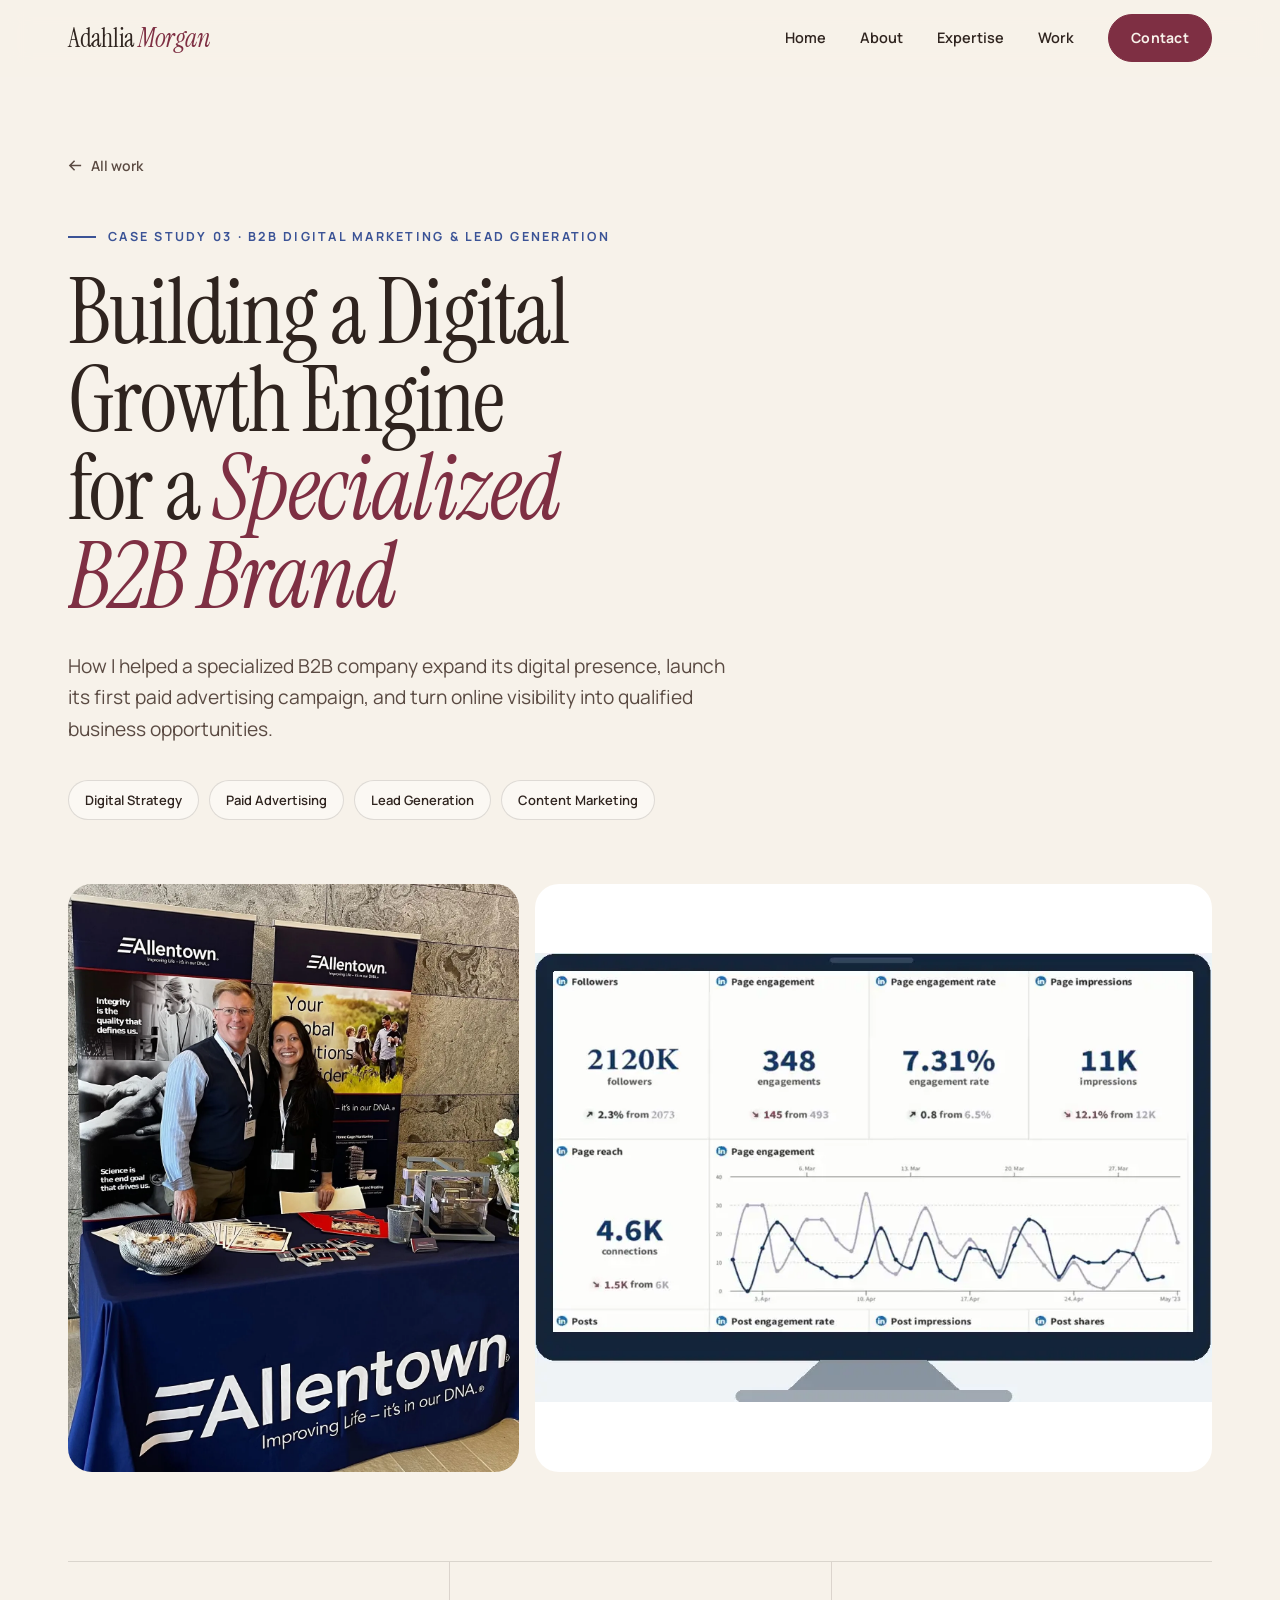
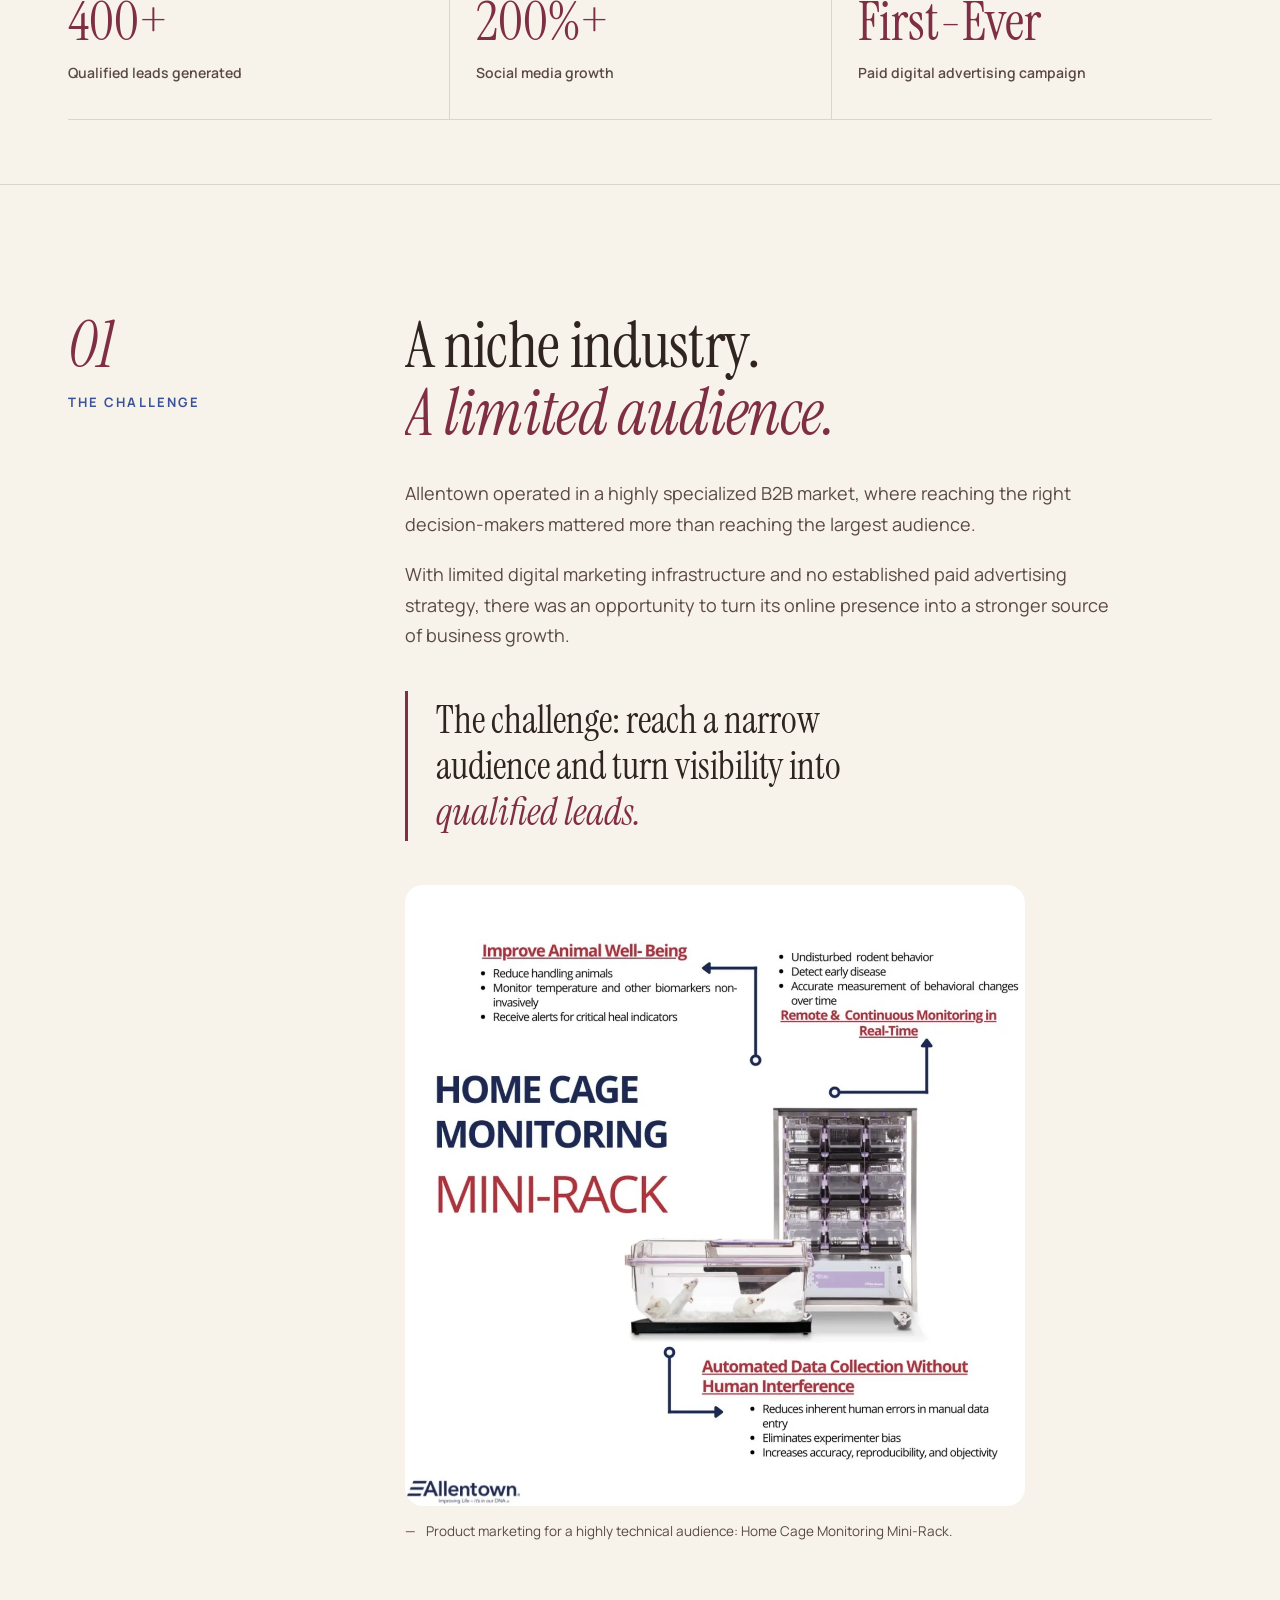
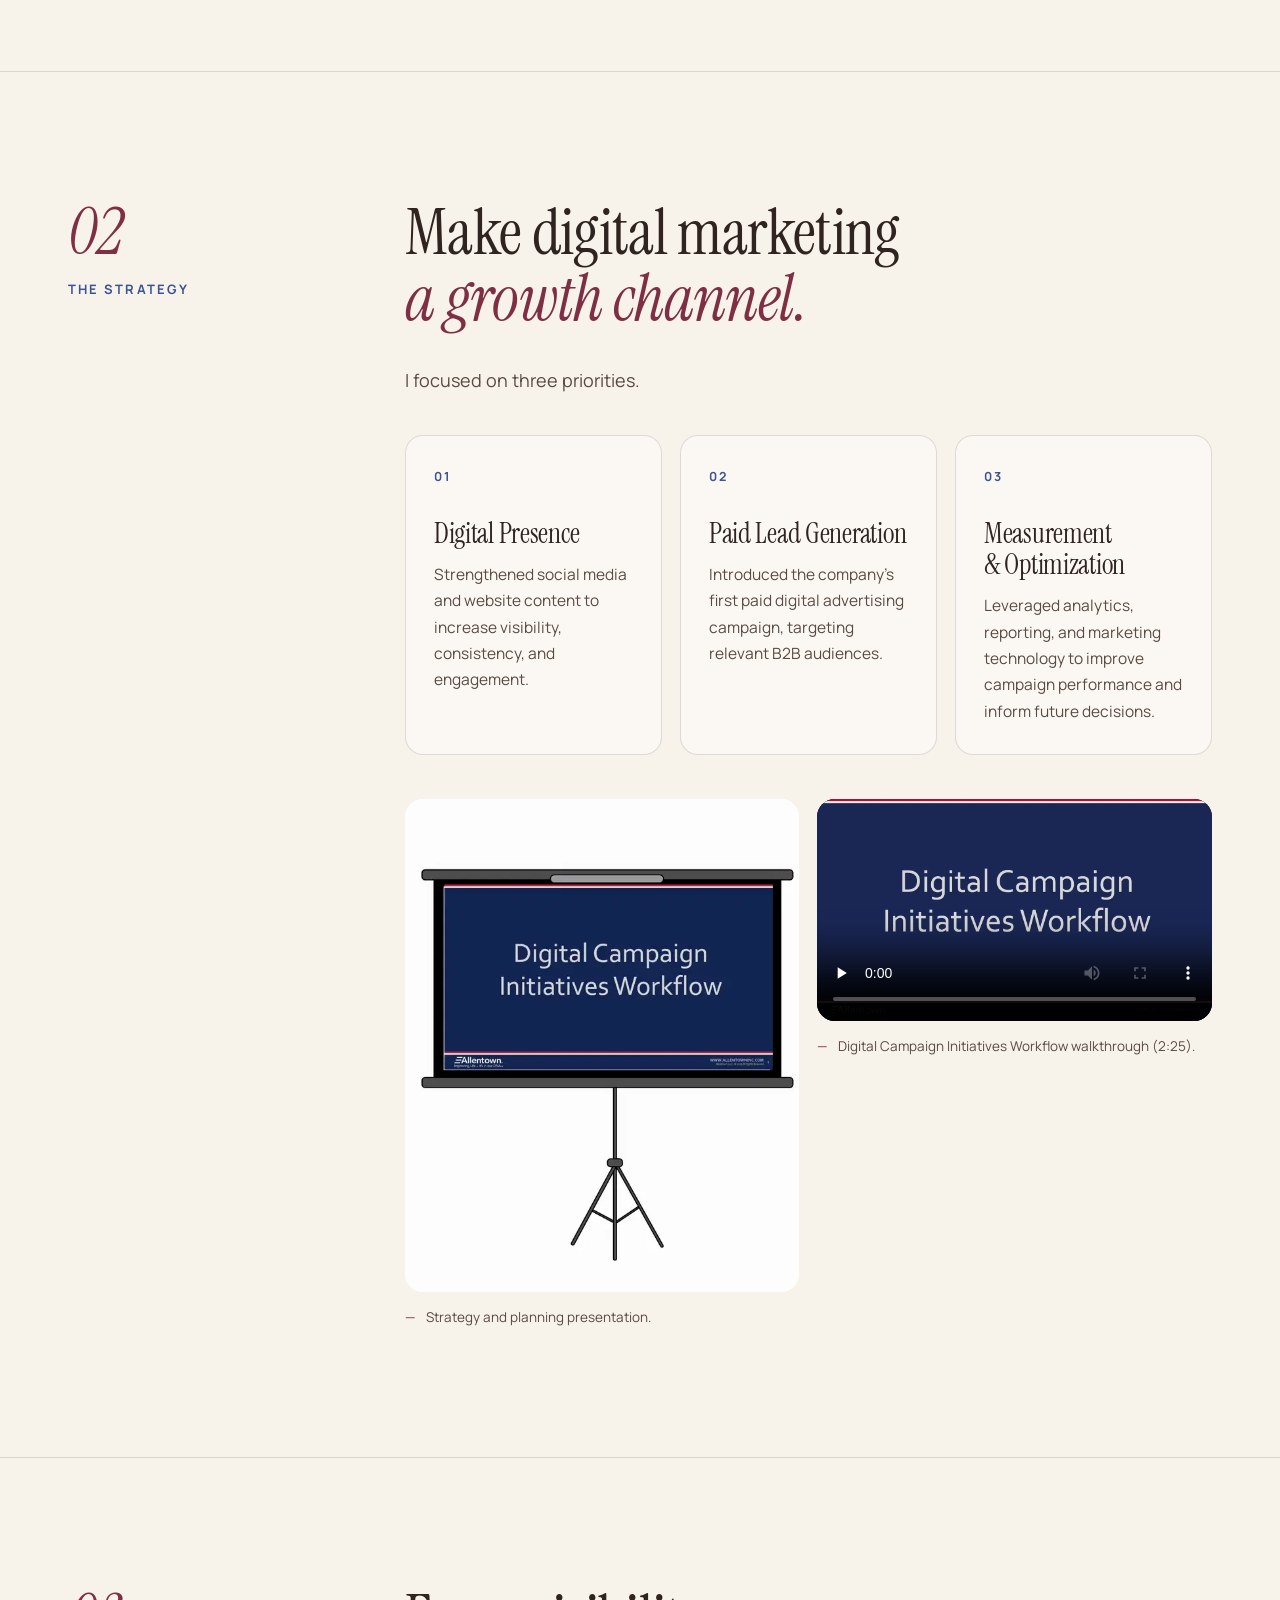
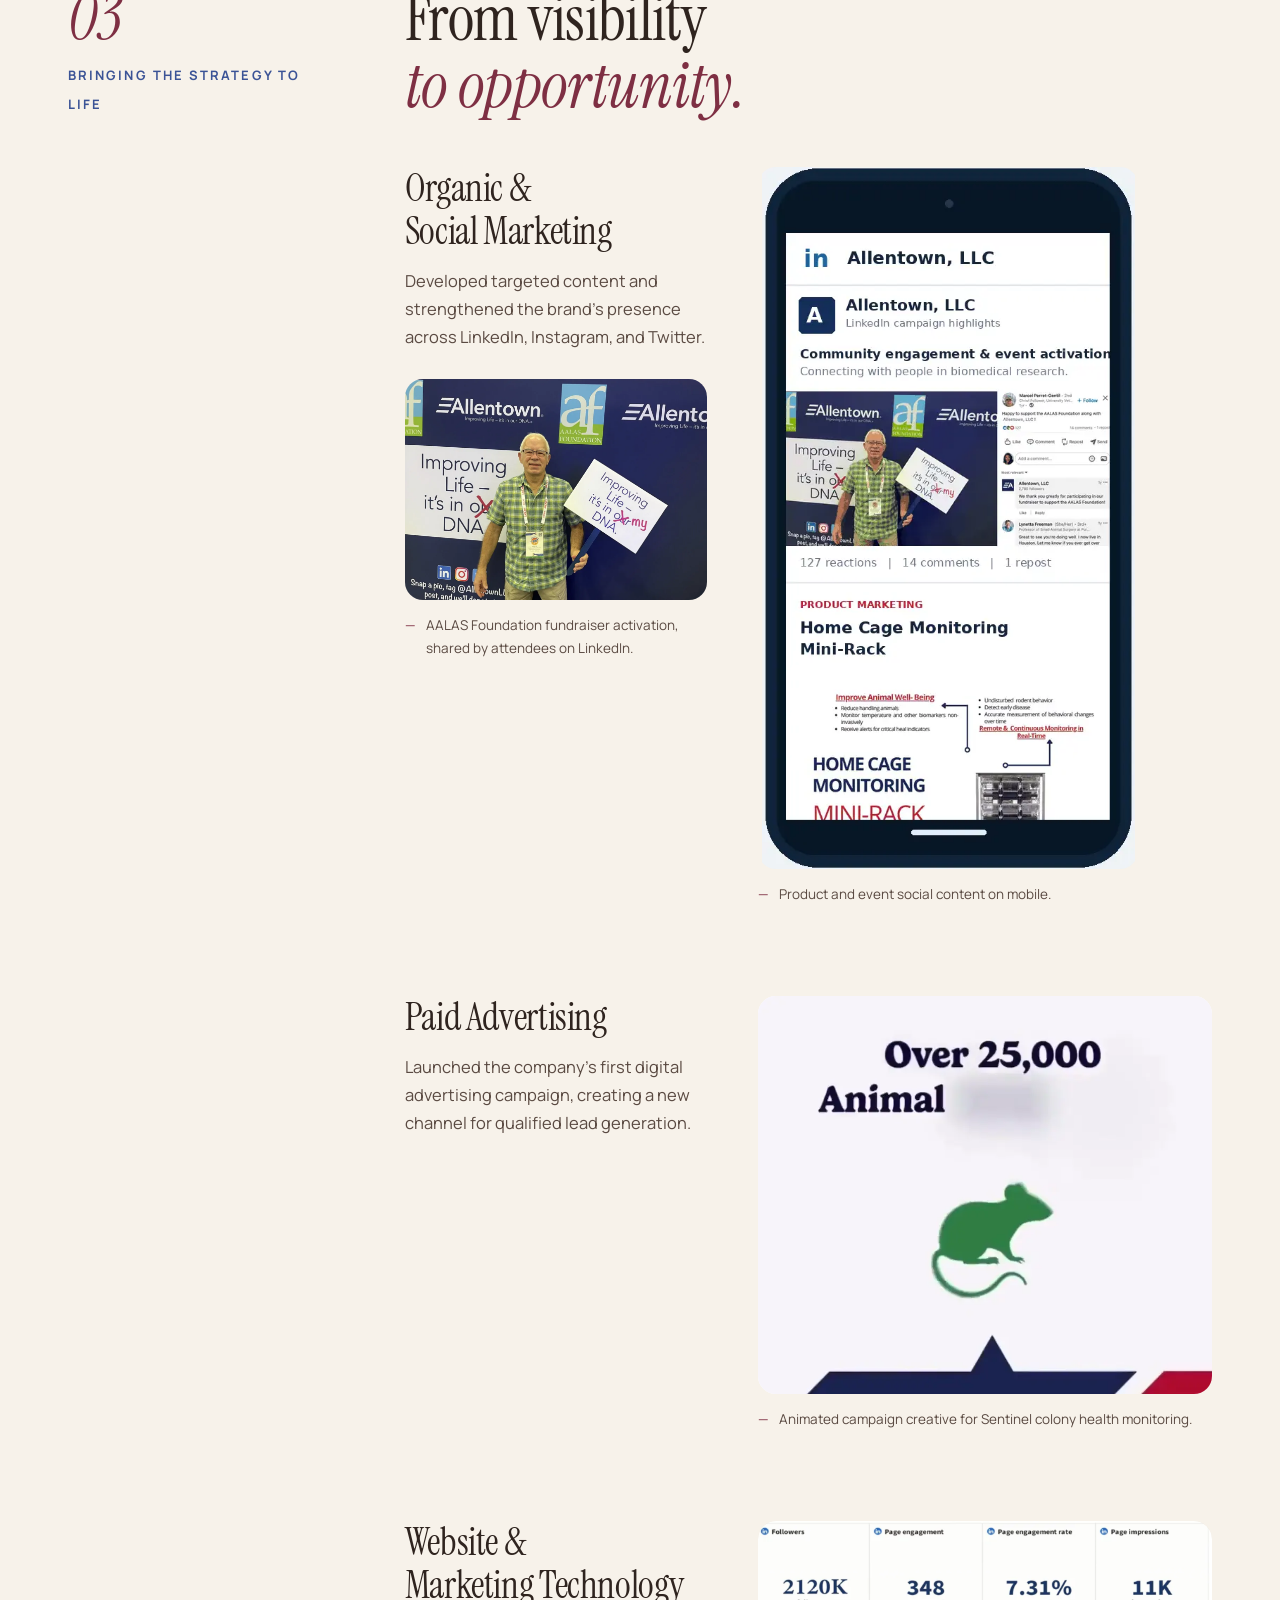
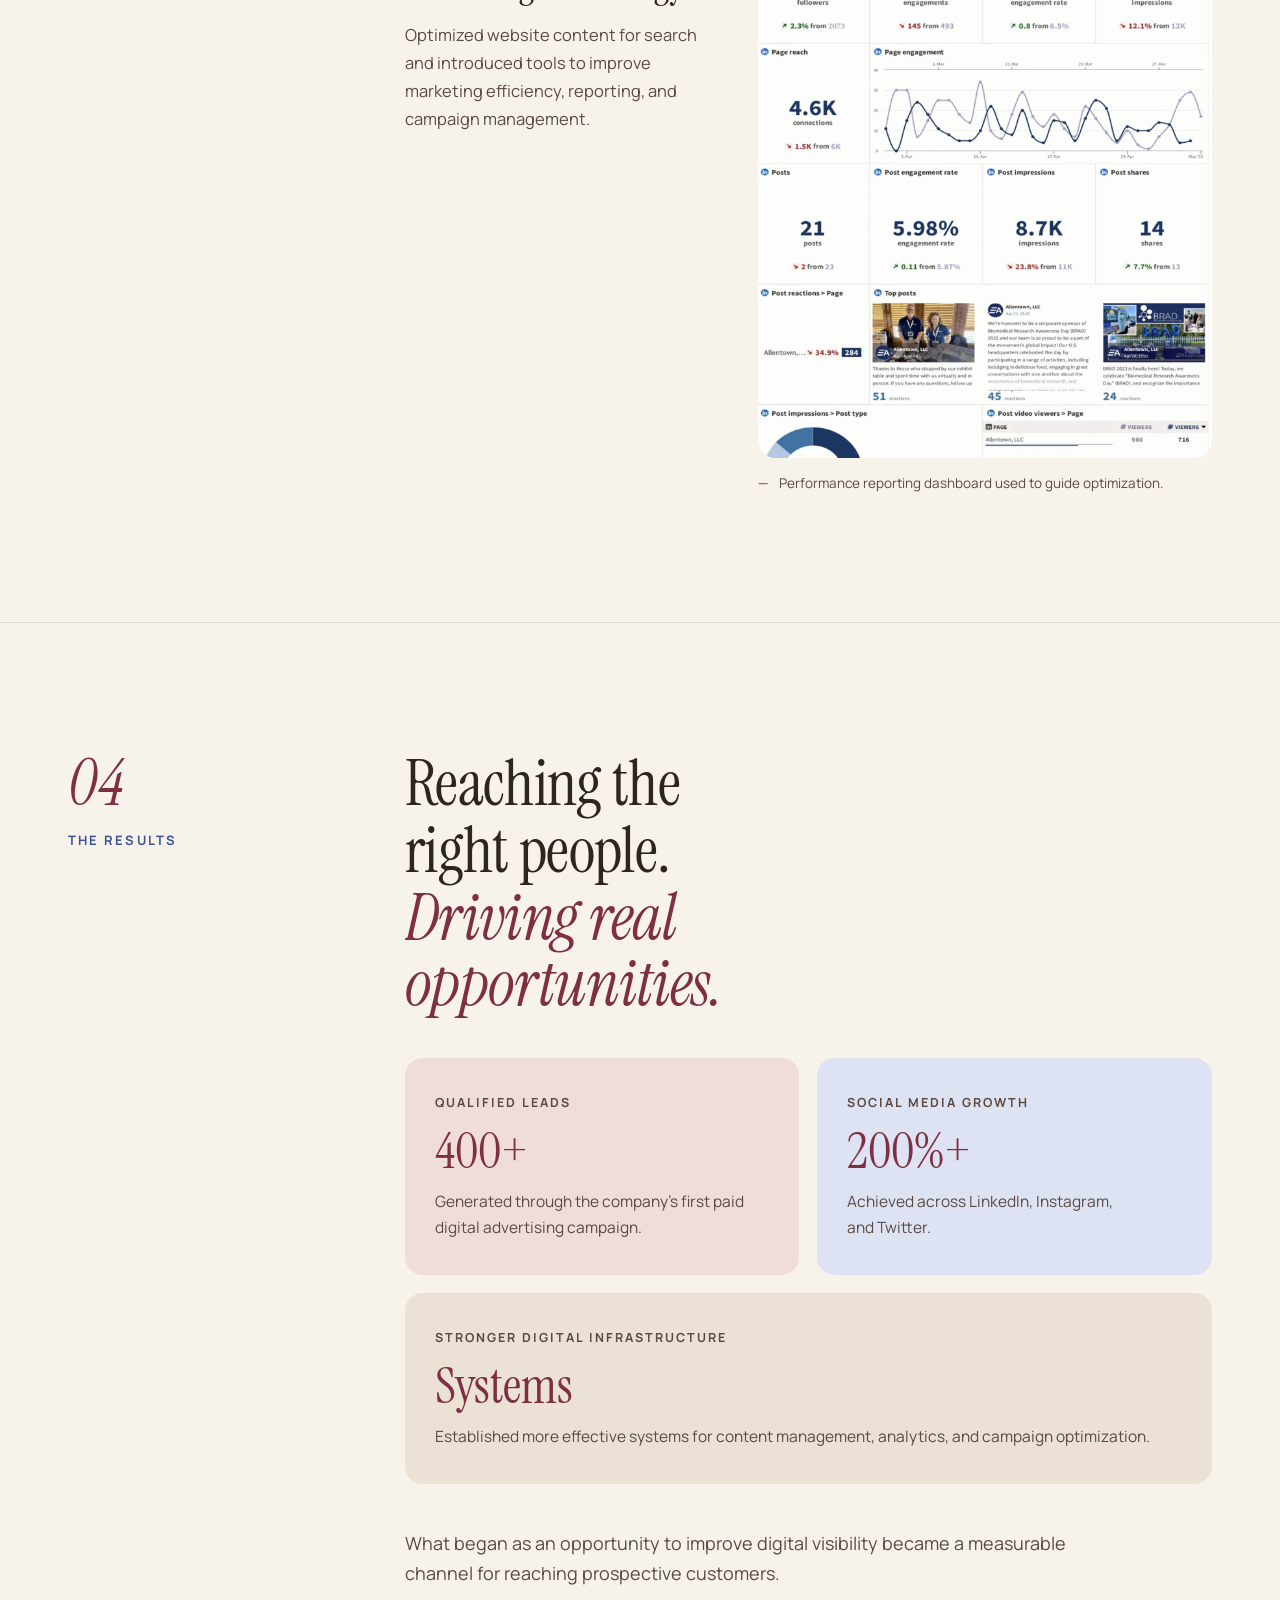
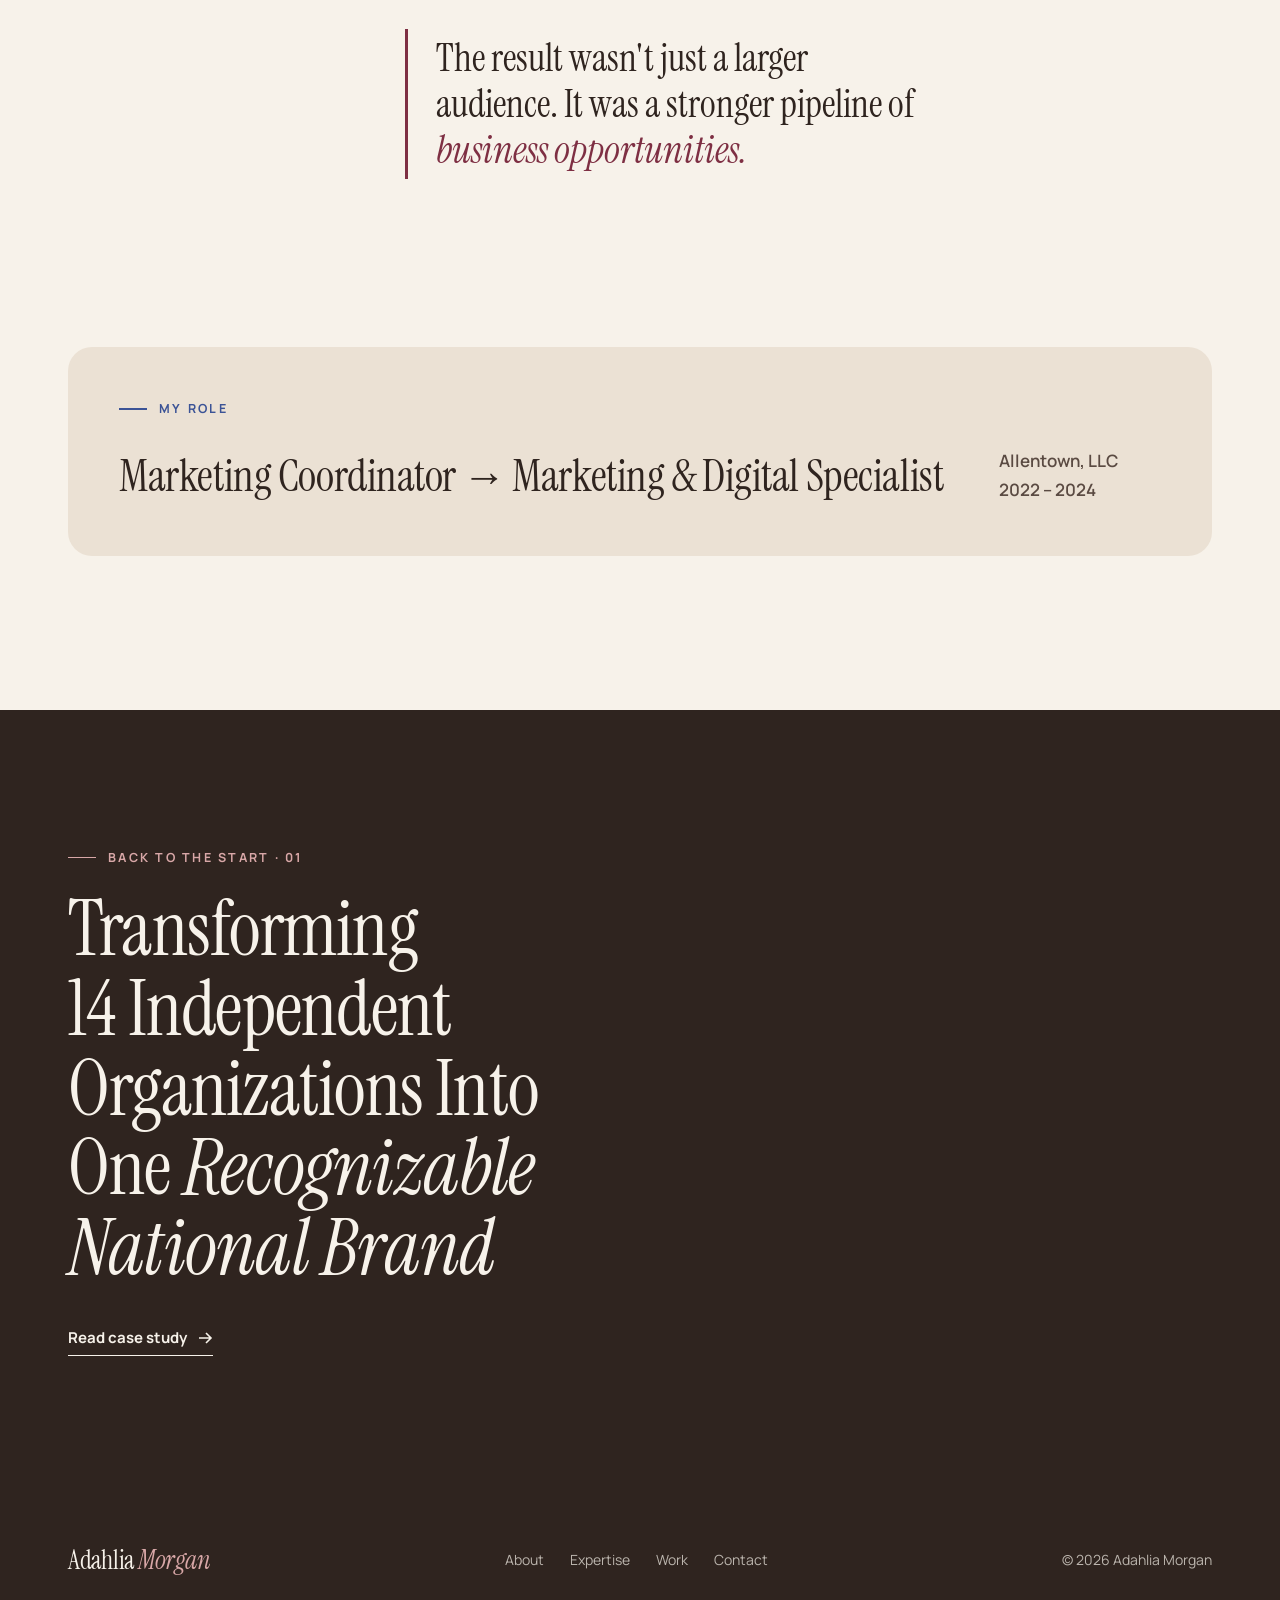
==== commit 796e3979: "Restructure homepage per November design brief - Typographic hero ("The Marketing Portfolio of Adahl" ====
--- a/work/allentown.html
+++ b/work/allentown.html
@@ -31,10 +31,11 @@
       <a class="logo" href="../" aria-label="Adahlia Morgan, home">Adahlia <span>Morgan</span></a>
       <button class="nav-toggle" aria-label="Menu" aria-expanded="false" aria-controls="site-nav"><span></span></button>
       <nav class="nav" id="site-nav" aria-label="Main">
+        <a href="../">Home</a>
+        <a href="../#about">About</a>
+        <a href="../#expertise">Expertise</a>
         <a href="../#work">Work</a>
-        <a href="../#services">Services</a>
-        <a href="../#about">About</a>
-        <a class="btn" href="../#connect">Let's Connect</a>
+        <a class="btn" href="../#contact">Contact</a>
       </nav>
     </div>
   </header>
@@ -186,10 +187,10 @@
     <div class="wrap">
       <a class="logo" href="../">Adahlia <span>Morgan</span></a>
       <nav aria-label="Footer">
+        <a href="../#about">About</a>
+        <a href="../#expertise">Expertise</a>
         <a href="../#work">Work</a>
-        <a href="../#about">About</a>
-        <a href="mailto:CLIENT-EMAIL@example.com">Email</a>
-        <a href="https://www.linkedin.com/" rel="noopener">LinkedIn</a>
+        <a href="../#contact">Contact</a>
       </nav>
       <p style="margin:0">© <span data-year>2026</span> Adahlia Morgan</p>
     </div>
--- a/assets/css/style.css
+++ b/assets/css/style.css
@@ -28,7 +28,7 @@
 }
 
 *, *::before, *::after { box-sizing: border-box; }
-html { scroll-behavior: smooth; -webkit-text-size-adjust: 100%; }
+html { scroll-behavior: smooth; -webkit-text-size-adjust: 100%; overflow-x: clip; }
 body {
   margin: 0;
   background: var(--cream);
@@ -39,6 +39,7 @@
   -webkit-font-smoothing: antialiased;
   text-rendering: optimizeLegibility;
 }
+[hidden] { display: none !important; }
 img, video { display: block; max-width: 100%; height: auto; }
 a { color: inherit; }
 ::selection { background: var(--blush); color: var(--espresso); }
@@ -140,89 +141,95 @@
   .nav-open .nav { opacity: 1; visibility: visible; transform: none; }
 }
 
-/* ---------- Hero ---------- */
-.hero { padding: clamp(48px, 7vw, 96px) 0 clamp(64px, 8vw, 110px); position: relative; overflow: hidden; }
-.hero .wrap { display: grid; grid-template-columns: 1.15fr 0.85fr; gap: clamp(40px, 6vw, 90px); align-items: center; }
-.hero-name { font-size: clamp(64px, 10.5vw, 150px); line-height: 0.92; letter-spacing: -0.025em; margin-bottom: 26px; }
-.hero-name .line { display: block; }
-.hero-name .line:nth-child(2) { font-style: italic; color: var(--burgundy); padding-left: 0.6em; }
-.hero-headline { font-family: var(--serif); font-size: clamp(26px, 2.7vw, 38px); line-height: 1.2; max-width: 22ch; margin-bottom: 26px; }
-.hero-headline .rotator { color: var(--cobalt); font-style: italic; display: inline-block; position: relative; }
-.hero .lede { margin-bottom: 36px; font-size: 18px; }
-.hero-actions { display: flex; flex-wrap: wrap; gap: 14px; }
-
-.hero-portrait { position: relative; justify-self: end; width: min(100%, 460px); }
-.hero-portrait .arch {
-  border-radius: 999px 999px var(--radius) var(--radius); overflow: hidden;
-  aspect-ratio: 4 / 5.2; background: var(--blush-soft);
-  box-shadow: 0 40px 80px -40px rgba(47, 36, 31, 0.45);
-}
-.hero-portrait .arch img { width: 100%; height: 100%; object-fit: cover; transform: scale(1.04); transition: transform 1.6s var(--ease); }
-.hero-portrait:hover .arch img { transform: scale(1); }
-.hero-portrait .ring {
-  position: absolute; inset: -18px -18px auto auto; width: 120px; height: 120px; z-index: 2;
-  animation: spin 22s linear infinite;
-}
-.hero-portrait .ring text { font-family: var(--sans); font-size: 10.6px; font-weight: 700; letter-spacing: 0.26em; fill: var(--burgundy); text-transform: uppercase; }
-.hero-portrait .chip {
-  position: absolute; z-index: 2; background: var(--cream); border-radius: 16px; padding: 14px 18px;
-  box-shadow: 0 18px 40px -18px rgba(47, 36, 31, 0.4); border: 1px solid var(--line);
-  font-size: 12.5px; line-height: 1.35; font-weight: 600; color: var(--espresso-soft);
-  animation: float 7s ease-in-out infinite;
-}
-.hero-portrait .chip strong { display: block; font-family: var(--serif); font-weight: 400; font-size: 30px; color: var(--espresso); line-height: 1.05; }
-.hero-portrait .chip--a { left: -46px; bottom: 22%; }
-.hero-portrait .chip--b { right: -22px; bottom: -18px; animation-delay: -3.5s; }
-.hero-portrait .chip--b strong { color: var(--burgundy); }
-@keyframes spin { to { transform: rotate(360deg); } }
-@keyframes float { 0%, 100% { transform: translateY(0); } 50% { transform: translateY(-10px); } }
-
-@media (max-width: 900px) {
-  .hero .wrap { grid-template-columns: 1fr; }
-  .hero-portrait { justify-self: center; width: min(86%, 400px); margin-top: 12px; }
-  .hero-portrait .chip--a { left: -16px; }
-  .hero-portrait .chip--b { right: -10px; }
-}
-
-/* ---------- Marquee ---------- */
-.marquee { border-block: 1px solid var(--line); overflow: hidden; padding: 22px 0; background: var(--cream); }
-.marquee-track { display: flex; width: max-content; animation: marquee 48s linear infinite; }
+/* ---------- Hero (typographic) ---------- */
+.hero { padding: clamp(72px, 11vw, 150px) 0 clamp(80px, 11vw, 150px); position: relative; overflow: hidden; }
+.hero-title { display: grid; grid-template-columns: 1fr; line-height: 0.86; letter-spacing: -0.03em; text-wrap: initial; }
+.ht-the { font-style: italic; color: var(--burgundy); font-size: clamp(34px, 4.6vw, 66px); line-height: 1; margin: 0 0 0.12em 0.12em; }
+.ht-big { display: block; font-size: clamp(76px, 15vw, 228px); }
+.ht-big--2 { font-style: italic; color: var(--burgundy); padding-left: clamp(40px, 13vw, 240px); }
+.ht-of {
+  justify-self: end; margin-top: clamp(20px, 2.4vw, 34px); padding-right: clamp(0px, 4vw, 60px);
+  font-size: clamp(17px, 1.9vw, 26px); letter-spacing: 0.32em; text-transform: uppercase; line-height: 1.3; color: var(--espresso-soft);
+}
+.hero-tagline {
+  max-width: 24ch; margin: clamp(56px, 8vw, 110px) 0 0 auto; padding-top: 26px; border-top: 1px solid var(--line);
+  font-family: var(--serif); font-size: clamp(26px, 2.8vw, 40px); line-height: 1.22;
+}
+@media (max-width: 640px) {
+  .ht-big { font-size: 19.5vw; }
+  .ht-big--2 { padding-left: 9vw; }
+  .ht-of { justify-self: start; letter-spacing: 0.22em; padding: 0; }
+  .hero-tagline { margin-left: 0; }
+}
+
+/* progressive reveal: letters fade up from a soft blur, no sliding */
+[data-progressive] .pw { display: inline-block; white-space: nowrap; }
+.js [data-progressive] .pc { opacity: 0; filter: blur(10px); transition: opacity 1s var(--ease), filter 1.2s var(--ease); transition-delay: calc(var(--base, 0s) + var(--i) * 45ms); }
+.js [data-progressive].is-in .pc { opacity: 1; filter: none; }
+
+/* ---------- Floating words ---------- */
+.marquee { border-block: 1px solid #E6D3D3; overflow: hidden; padding: 26px 0; background: var(--blush-soft); }
+.marquee-track { display: flex; width: max-content; animation: marquee 52s linear infinite; }
 .marquee:hover .marquee-track { animation-play-state: paused; }
 .marquee-group { display: flex; align-items: center; flex-shrink: 0; }
-.marquee-item { font-family: var(--serif); font-size: clamp(26px, 3vw, 40px); white-space: nowrap; padding: 0 28px; }
-.marquee-item:nth-child(even) { font-style: italic; color: var(--burgundy); }
-.marquee-dot { width: 9px; height: 9px; border-radius: 50%; background: var(--cobalt); flex-shrink: 0; }
+.marquee-item { font-family: var(--serif); font-size: clamp(26px, 3vw, 40px); white-space: nowrap; padding: 0 30px; font-style: italic; color: var(--burgundy); }
+.marquee-item:nth-child(4n+3) { font-style: normal; color: var(--espresso); transform: translateY(5px); }
+.marquee-dot { width: 7px; height: 7px; border-radius: 50%; background: var(--cobalt); flex-shrink: 0; }
 @keyframes marquee { to { transform: translateX(-50%); } }
 
 /* ---------- Sections ---------- */
 .section { padding: var(--section) 0; position: relative; }
-.section--sand { background: var(--sand-soft); }
-.section--dark { background: var(--espresso); color: var(--cream); }
-.section--dark .eyebrow { color: var(--blush); }
-.section--dark .lede { color: rgba(247, 242, 234, 0.72); }
-.section-head { display: grid; grid-template-columns: 1fr 1fr; gap: clamp(28px, 5vw, 80px); align-items: end; margin-bottom: clamp(48px, 6vw, 80px); }
-.section-head .lede { margin: 0; }
+.section + .section:not(.section--warm):not(.section--wine) { border-top: 1px solid var(--line); }
+.section--warm { background: #FBF8F3; }
+.section--wine { background: var(--burgundy); color: var(--cream); }
+.section-title { margin-bottom: clamp(48px, 6vw, 84px); }
+.section-head { display: grid; grid-template-columns: 1fr 1fr; gap: clamp(28px, 5vw, 80px); align-items: end; margin-bottom: clamp(48px, 6vw, 84px); }
+.section-head--inline { display: flex; justify-content: space-between; align-items: flex-end; flex-wrap: wrap; gap: 24px; }
 @media (max-width: 820px) { .section-head { grid-template-columns: 1fr; } }
 
-/* What I do */
-.services { display: grid; grid-template-columns: repeat(6, 1fr); gap: 18px; }
+/* ---------- About ---------- */
+.about { display: grid; grid-template-columns: 0.8fr 1.2fr; gap: clamp(40px, 7vw, 110px); align-items: start; }
+.about-portrait { position: sticky; top: 120px; }
+.about-portrait .frame { border-radius: var(--radius); overflow: hidden; aspect-ratio: 4 / 5; background: var(--blush-soft); }
+.about-portrait .frame img { width: 100%; height: 100%; object-fit: cover; }
+.about-portrait::before { content: ""; position: absolute; inset: 22px -22px -22px 22px; border: 1px solid var(--burgundy); border-radius: var(--radius); z-index: -1; opacity: 0.6; }
+.about h2 { margin-bottom: 40px; }
+.about-copy p { font-size: 18px; line-height: 1.85; color: var(--espresso-soft); margin-bottom: 1.5em; max-width: 60ch; }
+.about-copy .dropcap::first-letter { font-family: var(--serif); float: left; font-size: 4.4em; line-height: 0.8; padding: 0.08em 0.1em 0 0; color: var(--burgundy); }
+.about-copy .about-pull { font-family: var(--serif); font-style: italic; font-size: clamp(26px, 2.5vw, 34px); line-height: 1.25; color: var(--burgundy); margin: 1.4em 0; max-width: 28ch; }
+@media (max-width: 860px) {
+  .about { grid-template-columns: 1fr; }
+  .about-portrait { position: relative; top: 0; max-width: 380px; }
+  .about-portrait::before { inset: 14px -12px -14px 12px; }
+}
+
+/* ---------- Areas of expertise ---------- */
+.services { display: grid; grid-template-columns: repeat(6, 1fr); gap: 20px; }
 .service {
-  grid-column: span 2; position: relative; padding: 34px 30px 32px; border-radius: var(--radius);
-  background: #FBF8F3; border: 1px solid var(--line); overflow: hidden;
-  transition: transform .6s var(--ease), box-shadow .6s var(--ease), border-color .4s;
+  grid-column: span 2; position: relative; padding: 34px 30px 30px; border-radius: var(--radius);
+  background: var(--cream); border: 1px solid var(--line);
+  display: flex; flex-direction: column;
+  transition: border-color .4s, box-shadow .6s var(--ease);
 }
 .service:nth-child(4), .service:nth-child(5) { grid-column: span 3; }
-.service::before {
-  content: ""; position: absolute; inset: auto 0 0 0; height: 4px; background: var(--burgundy);
-  transform: scaleX(0); transform-origin: left; transition: transform .6s var(--ease);
-}
-.service:nth-child(even)::before { background: var(--cobalt); }
-.service:hover { transform: translateY(-6px); box-shadow: 0 30px 60px -36px rgba(47, 36, 31, 0.45); border-color: transparent; }
-.service:hover::before { transform: scaleX(1); }
-.service-num { font-family: var(--serif); font-style: italic; font-size: 22px; color: var(--burgundy); display: block; margin-bottom: 52px; }
-.service h3 { margin-bottom: 14px; }
-.service p { margin: 0; font-size: 15px; color: var(--espresso-soft); line-height: 1.75; text-wrap: wrap; }
-.service p span { color: var(--burgundy); padding: 0 6px; }
+.service:hover, .service:has(.service-toggle[aria-expanded="true"]) { border-color: rgba(126, 47, 67, 0.35); box-shadow: 0 24px 50px -38px rgba(47, 36, 31, 0.4); }
+.service-num { font-family: var(--serif); font-style: italic; font-size: 22px; color: var(--burgundy); display: block; margin-bottom: 44px; }
+.service h3 { margin-bottom: 12px; }
+.service > p { margin: 0 0 26px; font-size: 15px; color: var(--espresso-soft); line-height: 1.75; text-wrap: wrap; }
+.service > p span { color: var(--burgundy); padding: 0 2px; }
+.service-toggle {
+  margin-top: auto; align-self: flex-start; display: inline-flex; align-items: center; gap: 10px;
+  padding: 10px 0; background: none; border: 0; cursor: pointer;
+  font: 700 14px/1 var(--sans); color: var(--burgundy); letter-spacing: 0.02em;
+}
+.service-toggle .plus { position: relative; width: 12px; height: 12px; }
+.service-toggle .plus::before, .service-toggle .plus::after { content: ""; position: absolute; left: 0; top: 5.25px; width: 12px; height: 1.5px; background: currentColor; transition: transform .4s var(--ease); }
+.service-toggle .plus::after { transform: rotate(90deg); }
+.service-toggle[aria-expanded="true"] .plus::after { transform: rotate(0deg); }
+.service-links { list-style: none; margin: 8px 0 0; padding: 6px 0 0; border-top: 1px solid var(--line); }
+.service-links li { border-bottom: 1px solid var(--line); }
+.service-links a { display: block; padding: 12px 0; font-size: 14.5px; font-weight: 600; text-decoration: none; transition: color .3s; }
+.service-links a:hover { color: var(--burgundy); }
 @media (max-width: 980px) {
   .services { grid-template-columns: repeat(2, 1fr); }
   .service, .service:nth-child(4), .service:nth-child(5) { grid-column: span 1; }
@@ -231,107 +238,125 @@
 @media (max-width: 600px) {
   .services { grid-template-columns: 1fr; }
   .service:nth-child(5) { grid-column: span 1; }
-  .service-num { margin-bottom: 28px; }
-}
-
-/* Results */
-.results { display: grid; grid-template-columns: repeat(6, 1fr); border-top: 1px solid var(--line); }
-.result { grid-column: span 2; padding: 40px 32px 44px 0; border-bottom: 1px solid var(--line); }
-.result:nth-child(4), .result:nth-child(5) { grid-column: span 3; }
-.result:not(:nth-child(3)):not(:nth-child(5)) { border-right: 1px solid var(--line); }
-.result:not(:nth-child(1)):not(:nth-child(4)) { padding-left: 32px; }
-.result:nth-child(4) { padding-left: 0; }
-.result-label { font-size: 12.5px; font-weight: 700; letter-spacing: 0.16em; text-transform: uppercase; color: var(--cobalt-ink); margin-bottom: 14px; display: block; }
-.result-figure { font-family: var(--serif); font-size: clamp(52px, 5.4vw, 82px); line-height: 1; letter-spacing: -0.02em; display: flex; align-items: baseline; flex-wrap: nowrap; white-space: nowrap; gap: 0.18em; margin-bottom: 16px; }
-.result-figure .from { color: var(--espresso-soft); font-size: 0.6em; }
-.result-figure .arrow { width: 0.42em; height: 0.42em; color: var(--burgundy); align-self: center; }
-.result-figure .to { color: var(--burgundy); }
-.result p { font-size: 15px; color: var(--espresso-soft); max-width: 34ch; margin: 0; }
-@media (max-width: 900px) {
-  .results { grid-template-columns: 1fr 1fr; }
-  .result, .result:nth-child(4), .result:nth-child(5) { grid-column: span 1; padding: 34px 20px 36px 0 !important; border-right: 0 !important; }
-  .result:nth-child(odd) { border-right: 1px solid var(--line) !important; }
-  .result:nth-child(even) { padding-left: 20px !important; }
-  .result:nth-child(5) { grid-column: span 2; border-right: 0 !important; }
+  .service-num { margin-bottom: 24px; }
+}
+
+/* ---------- Selected work ---------- */
+.cases { display: grid; grid-template-columns: repeat(3, 1fr); gap: clamp(28px, 3.4vw, 52px); align-items: start; }
+.case { display: flex; flex-direction: column; text-decoration: none; }
+.case-media { border-radius: var(--radius); overflow: hidden; aspect-ratio: 4 / 3.3; background: var(--sand-soft); margin-bottom: 26px; }
+.case-media img, .case-media video { width: 100%; height: 100%; object-fit: cover; transition: transform 1.2s var(--ease); }
+.case:hover .case-media img, .case:hover .case-media video { transform: scale(1.04); }
+.case-tags { font-size: 13px; font-weight: 600; color: var(--cobalt-ink); margin: 0 0 12px; letter-spacing: 0.02em; }
+.case-tags span { color: var(--blush); padding: 0 4px; }
+.case h3 { font-size: clamp(28px, 2.4vw, 36px); line-height: 1.08; margin-bottom: 14px; transition: color .3s; }
+.case:hover h3 { color: var(--burgundy); }
+.case-summary { font-size: 15.5px; color: var(--espresso-soft); margin: 0 0 22px; }
+.case-cta { display: inline-flex; align-items: center; gap: 10px; align-self: flex-start; font-weight: 700; font-size: 14.5px; color: var(--burgundy); padding-bottom: 4px; border-bottom: 1.5px solid currentColor; }
+.case-cta svg { width: 15px; height: 15px; transition: transform .4s var(--ease); }
+.case:hover .case-cta svg { transform: translateX(5px); }
+@media (max-width: 980px) { .cases { grid-template-columns: 1fr 1fr; } .cases .case:last-child { grid-column: span 2; max-width: calc(50% - 20px); } }
+@media (max-width: 640px) { .cases { grid-template-columns: 1fr; gap: 56px; } .cases .case:last-child { grid-column: auto; max-width: none; } }
+
+/* ---------- Numbers ---------- */
+.section--wine .section-title em { color: #EBC8C8; }
+.results { display: grid; grid-template-columns: repeat(4, 1fr); gap: 0; }
+.result { padding: 30px clamp(18px, 2.4vw, 36px) 8px 0; border-top: 1px solid rgba(247, 242, 234, 0.3); }
+.result + .result { padding-left: clamp(18px, 2.4vw, 36px); border-left: 1px solid rgba(247, 242, 234, 0.18); }
+.result-figure { font-family: var(--serif); font-size: clamp(48px, 4.8vw, 76px); line-height: 1; letter-spacing: -0.02em; display: flex; align-items: baseline; white-space: nowrap; gap: 0.16em; margin-bottom: 22px; color: var(--cream); }
+.result-figure .from { color: #E8C9CC; font-size: 0.56em; }
+.result-figure .arrow { width: 0.4em; height: 0.4em; color: #E8C9CC; align-self: center; }
+.result-label { font-weight: 700; font-size: 15px; margin: 0 0 6px; color: var(--cream); }
+.result p:not(.result-label) { font-size: 14.5px; color: var(--cream); margin: 0; max-width: 26ch; }
+@media (max-width: 1080px) {
+  .results { grid-template-columns: 1fr 1fr; row-gap: 40px; }
+  .result:nth-child(3) { padding-left: 0; border-left: 0; }
 }
 @media (max-width: 560px) {
-  .results { grid-template-columns: 1fr; }
-  .result:nth-child(n) { grid-column: span 1; padding: 30px 0 !important; border-right: 0 !important; }
-}
-
-/* Featured work */
-.work-list { display: grid; gap: clamp(72px, 9vw, 130px); }
-.work-item { display: grid; grid-template-columns: 1.2fr 0.8fr; gap: clamp(32px, 5vw, 72px); align-items: center; text-decoration: none; }
-.work-item:nth-child(even) { grid-template-columns: 0.8fr 1.2fr; }
-.work-item:nth-child(even) .work-media { order: 2; }
-.work-media { position: relative; border-radius: var(--radius); overflow: hidden; aspect-ratio: 4 / 3; background: var(--sand-soft); }
-.work-media img, .work-media video { width: 100%; height: 100%; object-fit: cover; transition: transform 1.2s var(--ease); }
-.work-item:hover .work-media img, .work-item:hover .work-media video { transform: scale(1.045); }
-.work-media .tag {
-  position: absolute; left: 18px; top: 18px; z-index: 2; background: var(--cream); color: var(--espresso);
-  font-size: 12px; font-weight: 700; letter-spacing: 0.12em; text-transform: uppercase; padding: 8px 14px; border-radius: 999px;
-}
-.work-index { font-family: var(--serif); font-style: italic; color: var(--burgundy); font-size: 22px; display: block; margin-bottom: 18px; }
-.work-copy h3 { font-size: clamp(32px, 3.6vw, 50px); line-height: 1.06; margin-bottom: 20px; transition: color .3s; }
-.work-item:hover .work-copy h3 { color: var(--burgundy); }
-.work-copy p { color: var(--espresso-soft); margin-bottom: 26px; }
-.work-stat { display: inline-flex; gap: 10px; align-items: baseline; padding: 10px 16px; border-radius: 12px; background: var(--blush-soft); font-size: 13.5px; font-weight: 600; margin-bottom: 26px; }
-.work-stat strong { font-family: var(--serif); font-weight: 400; font-size: 24px; color: var(--burgundy); }
-@media (max-width: 860px) {
-  .work-item, .work-item:nth-child(even) { grid-template-columns: 1fr; }
-  .work-item:nth-child(even) .work-media { order: 0; }
-}
-
-/* Strategy to execution */
-.capabilities { display: grid; grid-template-columns: repeat(3, 1fr); border-top: 1px solid rgba(247, 242, 234, 0.16); border-left: 1px solid rgba(247, 242, 234, 0.16); }
-.capability { padding: 40px 36px 44px; border-right: 1px solid rgba(247, 242, 234, 0.16); border-bottom: 1px solid rgba(247, 242, 234, 0.16); position: relative; transition: background .5s var(--ease); }
-.capability:hover { background: rgba(247, 242, 234, 0.05); }
-.capability h3 { font-size: clamp(28px, 2.6vw, 36px); margin-bottom: 22px; display: flex; justify-content: space-between; align-items: baseline; gap: 12px; }
-.capability h3 small { font-family: var(--sans); font-size: 12px; font-weight: 700; letter-spacing: 0.14em; color: var(--blush); }
-.capability ul { list-style: none; margin: 0; padding: 0; }
-.capability li { padding: 9px 0; font-size: 15.5px; color: rgba(247, 242, 234, 0.78); border-top: 1px dashed rgba(247, 242, 234, 0.14); display: flex; gap: 12px; align-items: center; transition: color .3s; }
-.capability li::before { content: ""; width: 6px; height: 6px; border-radius: 50%; background: var(--blush); flex-shrink: 0; }
-.capability:nth-child(even) li::before { background: #8EA4DE; }
-.capability li:hover { color: var(--cream); }
-@media (max-width: 960px) { .capabilities { grid-template-columns: 1fr 1fr; } }
-@media (max-width: 600px) { .capabilities { grid-template-columns: 1fr; } .capability { padding: 32px 24px; } }
-
-/* Experiences */
-.experiences { display: grid; grid-template-columns: 0.85fr 1.15fr; gap: clamp(40px, 6vw, 96px); align-items: center; }
-.experiences h2 { margin-bottom: 28px; }
-.collage { display: grid; grid-template-columns: 1.1fr 0.9fr; grid-template-rows: auto auto; gap: 16px; }
-.collage figure { margin: 0; border-radius: var(--radius); overflow: hidden; background: var(--sand-soft); position: relative; }
-.collage img, .collage video { width: 100%; height: 100%; object-fit: cover; transition: transform 1.2s var(--ease); }
-.collage figure:hover img, .collage figure:hover video { transform: scale(1.05); }
-.collage figure:first-child { grid-row: span 2; aspect-ratio: 3 / 4.1; }
-.collage figure:nth-child(2), .collage figure:nth-child(3) { aspect-ratio: 4 / 3.3; }
-.collage figcaption { position: absolute; left: 12px; bottom: 12px; background: rgba(247, 242, 234, 0.92); font-size: 11.5px; font-weight: 700; letter-spacing: 0.1em; text-transform: uppercase; padding: 6px 12px; border-radius: 999px; }
-@media (max-width: 900px) { .experiences { grid-template-columns: 1fr; } }
+  .results { grid-template-columns: 1fr; row-gap: 32px; }
+  .result:nth-child(n) { padding: 26px 0 0; border-left: 0; }
+}
+
+/* ---------- Strategy to execution gallery ---------- */
+.gallery-tabs { display: flex; flex-wrap: wrap; gap: 6px 30px; border-bottom: 1px solid var(--line); margin-bottom: clamp(36px, 4vw, 52px); }
+.gallery-tab {
+  position: relative; background: none; border: 0; padding: 14px 0; cursor: pointer;
+  font: 600 15px/1.3 var(--sans); color: var(--espresso-soft); transition: color .3s;
+}
+.gallery-tab::after { content: ""; position: absolute; left: 0; right: 0; bottom: -1px; height: 2px; background: var(--burgundy); transform: scaleX(0); transform-origin: left; transition: transform .5s var(--ease); }
+.gallery-tab:hover { color: var(--espresso); }
+.gallery-tab[aria-selected="true"] { color: var(--burgundy); }
+.gallery-tab[aria-selected="true"]::after { transform: scaleX(1); }
+.gallery-panel:focus-visible { outline-offset: 10px; }
+.gallery-grid { list-style: none; margin: 0; padding: 0; display: grid; grid-template-columns: repeat(3, 1fr); gap: clamp(24px, 3vw, 44px); }
+.gallery-grid.is-swapping { opacity: 0; }
+.gallery-grid { transition: opacity .35s var(--ease); }
+.sample { display: block; width: 100%; padding: 0; background: none; border: 0; text-align: left; cursor: zoom-in; color: inherit; font: inherit; }
+.sample-media { display: block; position: relative; border-radius: var(--radius); overflow: hidden; aspect-ratio: 4 / 3.2; background: var(--sand-soft); margin-bottom: 18px; }
+.sample-media img { width: 100%; height: 100%; object-fit: cover; transition: transform 1.2s var(--ease); }
+.sample-media--contain img { object-fit: contain; }
+.sample:hover .sample-media img { transform: scale(1.04); }
+.sample-play { position: absolute; left: 14px; bottom: 14px; display: inline-flex; align-items: center; gap: 8px; padding: 7px 12px 7px 10px; border-radius: 999px; background: rgba(247, 242, 234, 0.94); font-size: 12.5px; font-weight: 700; color: var(--espresso); }
+.sample-play svg { width: 12px; height: 12px; }
+.sample-title { display: block; font-family: var(--serif); font-size: 24px; line-height: 1.15; margin-bottom: 6px; transition: color .3s; }
+.sample:hover .sample-title { color: var(--burgundy); }
+.sample-role { display: block; font-size: 13.5px; color: var(--espresso-soft); }
+@media (max-width: 900px) { .gallery-grid { grid-template-columns: 1fr 1fr; } }
 @media (max-width: 600px) {
-  .collage { grid-template-columns: 1fr 1fr; gap: 12px; }
-  .collage figure:first-child { grid-column: span 2; grid-row: auto; aspect-ratio: 4 / 3.4; }
-  .collage figcaption { font-size: 11px; letter-spacing: 0.06em; padding: 5px 10px; white-space: nowrap; }
-}
-
-/* About */
-.about { display: grid; grid-template-columns: 0.8fr 1.2fr; gap: clamp(40px, 7vw, 110px); align-items: center; }
-.about-portrait { position: relative; }
-.about-portrait .frame { border-radius: var(--radius); overflow: hidden; aspect-ratio: 4 / 5; background: var(--blush-soft); }
-.about-portrait .frame img { width: 100%; height: 100%; object-fit: cover; }
-.about-portrait::before { content: ""; position: absolute; inset: 22px -22px -22px 22px; border: 1.5px solid var(--burgundy); border-radius: var(--radius); z-index: -1; }
-.about h2 { margin-bottom: 30px; }
-.about-copy p:not(.eyebrow) { font-size: 18px; color: var(--espresso-soft); }
-.about-copy .dropcap::first-letter { font-family: var(--serif); float: left; font-size: 4.4em; line-height: 0.8; padding: 0.08em 0.1em 0 0; color: var(--burgundy); }
-.about-tags { display: flex; flex-wrap: wrap; gap: 10px; margin-top: 30px; }
-.about-tags span { padding: 9px 18px; border-radius: 999px; border: 1px solid var(--line); font-size: 13.5px; font-weight: 600; background: #FBF8F3; }
-.about-tags span:nth-child(3n+1) { background: var(--blush-soft); border-color: transparent; }
-@media (max-width: 860px) { .about { grid-template-columns: 1fr; } .about-portrait { max-width: 380px; } }
-
-/* CTA */
+  .gallery-tabs { flex-wrap: nowrap; overflow-x: auto; scrollbar-width: none; margin-inline: calc(var(--gutter) * -1); padding-inline: var(--gutter); gap: 24px; }
+  .gallery-tabs::-webkit-scrollbar { display: none; }
+  .gallery-tab { white-space: nowrap; }
+  .gallery-grid { grid-template-columns: 1fr; }
+}
+
+/* lightbox */
+.lightbox { width: min(1180px, calc(100vw - 32px)); max-height: calc(100dvh - 32px); padding: 0; border: 0; border-radius: calc(var(--radius) + 4px); background: var(--cream); color: var(--espresso); box-shadow: 0 40px 120px -30px rgba(20, 12, 10, 0.6); }
+.lightbox::backdrop { background: rgba(35, 24, 22, 0.72); backdrop-filter: blur(4px); }
+.lightbox[open] { animation: lb-in .45s var(--ease); }
+@keyframes lb-in { from { opacity: 0; transform: translateY(12px) scale(0.985); } }
+.lb-inner { display: grid; grid-template-columns: 1.55fr 1fr; min-height: min(640px, calc(100dvh - 32px)); }
+.lb-media { background: var(--sand-soft); display: grid; place-items: center; overflow: hidden; }
+.lb-media img, .lb-media video { width: 100%; height: 100%; max-height: calc(100dvh - 32px); object-fit: contain; }
+.lb-info { position: relative; padding: clamp(32px, 4vw, 56px) clamp(24px, 3.4vw, 48px); display: flex; flex-direction: column; overflow-y: auto; }
+.lb-count { font-size: 13px; font-weight: 600; color: var(--cobalt-ink); margin: 0 0 18px; }
+.lb-info h3 { font-size: clamp(30px, 2.8vw, 42px); margin-bottom: 18px; padding-right: 40px; }
+.lb-caption { color: var(--espresso-soft); font-size: 16px; }
+.lb-role { font-size: 14px; font-weight: 600; margin-bottom: 28px; }
+.lb-link { align-self: flex-start; }
+.lb-nav { display: flex; gap: 10px; margin-top: auto; padding-top: 36px; }
+.lb-nav button, .lb-close {
+  width: 46px; height: 46px; border-radius: 50%; border: 1.5px solid var(--espresso); background: transparent; color: var(--espresso);
+  display: inline-grid; place-items: center; cursor: pointer; transition: background .3s, color .3s;
+}
+.lb-nav button:hover, .lb-close:hover { background: var(--espresso); color: var(--cream); }
+.lb-nav svg { width: 16px; height: 16px; }
+.lb-close { position: absolute; top: 18px; right: 18px; z-index: 2; font-size: 26px; line-height: 1; }
+.lb-upload { margin-top: 28px; padding-top: 22px; border-top: 1px dashed var(--line); }
+.lb-upload .btn { cursor: pointer; padding: 12px 20px; font-size: 14px; }
+.lb-upload input { position: absolute; width: 1px; height: 1px; opacity: 0; }
+.lb-upload .btn:focus-within { outline: 2px solid var(--cobalt); outline-offset: 3px; }
+.lb-upload p { font-size: 13px; color: var(--espresso-soft); margin: 10px 0 0; }
+@media (max-width: 820px) {
+  .lb-inner { grid-template-columns: 1fr; min-height: 0; }
+  .lb-media { max-height: 56dvh; }
+  .lb-media img, .lb-media video { max-height: 56dvh; }
+  .lb-close { background: var(--cream); }
+}
+
+/* ---------- Skills ---------- */
+.tools { list-style: none; margin: 0; padding: 0; display: grid; grid-template-columns: repeat(3, 1fr); border-top: 1px solid var(--line); }
+.tools li { padding: 26px 24px 26px 0; border-bottom: 1px solid var(--line); font-family: var(--serif); font-size: clamp(22px, 2vw, 28px); line-height: 1.2; }
+.credentials { list-style: none; margin: clamp(48px, 6vw, 72px) 0 0; padding: 0; display: grid; gap: 0; border-top: 1px solid var(--line); }
+.credentials li { display: grid; grid-template-columns: 1fr auto auto; gap: 24px; align-items: baseline; padding: 20px 0; border-bottom: 1px solid var(--line); }
+.cred-name { font-family: var(--serif); font-size: 24px; }
+.cred-meta { font-size: 14px; color: var(--espresso-soft); }
+@media (max-width: 760px) { .tools { grid-template-columns: 1fr 1fr; } .credentials li { grid-template-columns: 1fr; gap: 4px; } }
+@media (max-width: 340px) { .tools { grid-template-columns: 1fr; } }
+
+/* ---------- Contact ---------- */
 .cta { background: var(--burgundy); color: var(--cream); text-align: center; padding: clamp(110px, 14vw, 190px) 0; position: relative; overflow: hidden; }
 .cta h2 { font-size: clamp(52px, 8.4vw, 124px); max-width: 13ch; margin: 0 auto 44px; line-height: 0.98; }
 .cta h2 em { color: #EBC8C8; }
-.cta .eyebrow { color: #F4DCDC; justify-content: center; }
 .cta-bg { position: absolute; inset: 0; pointer-events: none; opacity: 0.16; }
 .cta-bg span { position: absolute; border-radius: 50%; border: 1.5px solid var(--cream); }
 
@@ -496,5 +521,5 @@
 @media (prefers-reduced-motion: reduce) {
   html { scroll-behavior: auto; }
   *, *::before, *::after { animation: none !important; transition-duration: 0.01ms !important; }
-  .js [data-reveal], .js .split-line > span { opacity: 1 !important; transform: none !important; }
-}
+  .js [data-reveal], .js .split-line > span, .js [data-progressive] .pc { opacity: 1 !important; transform: none !important; filter: none !important; }
+}
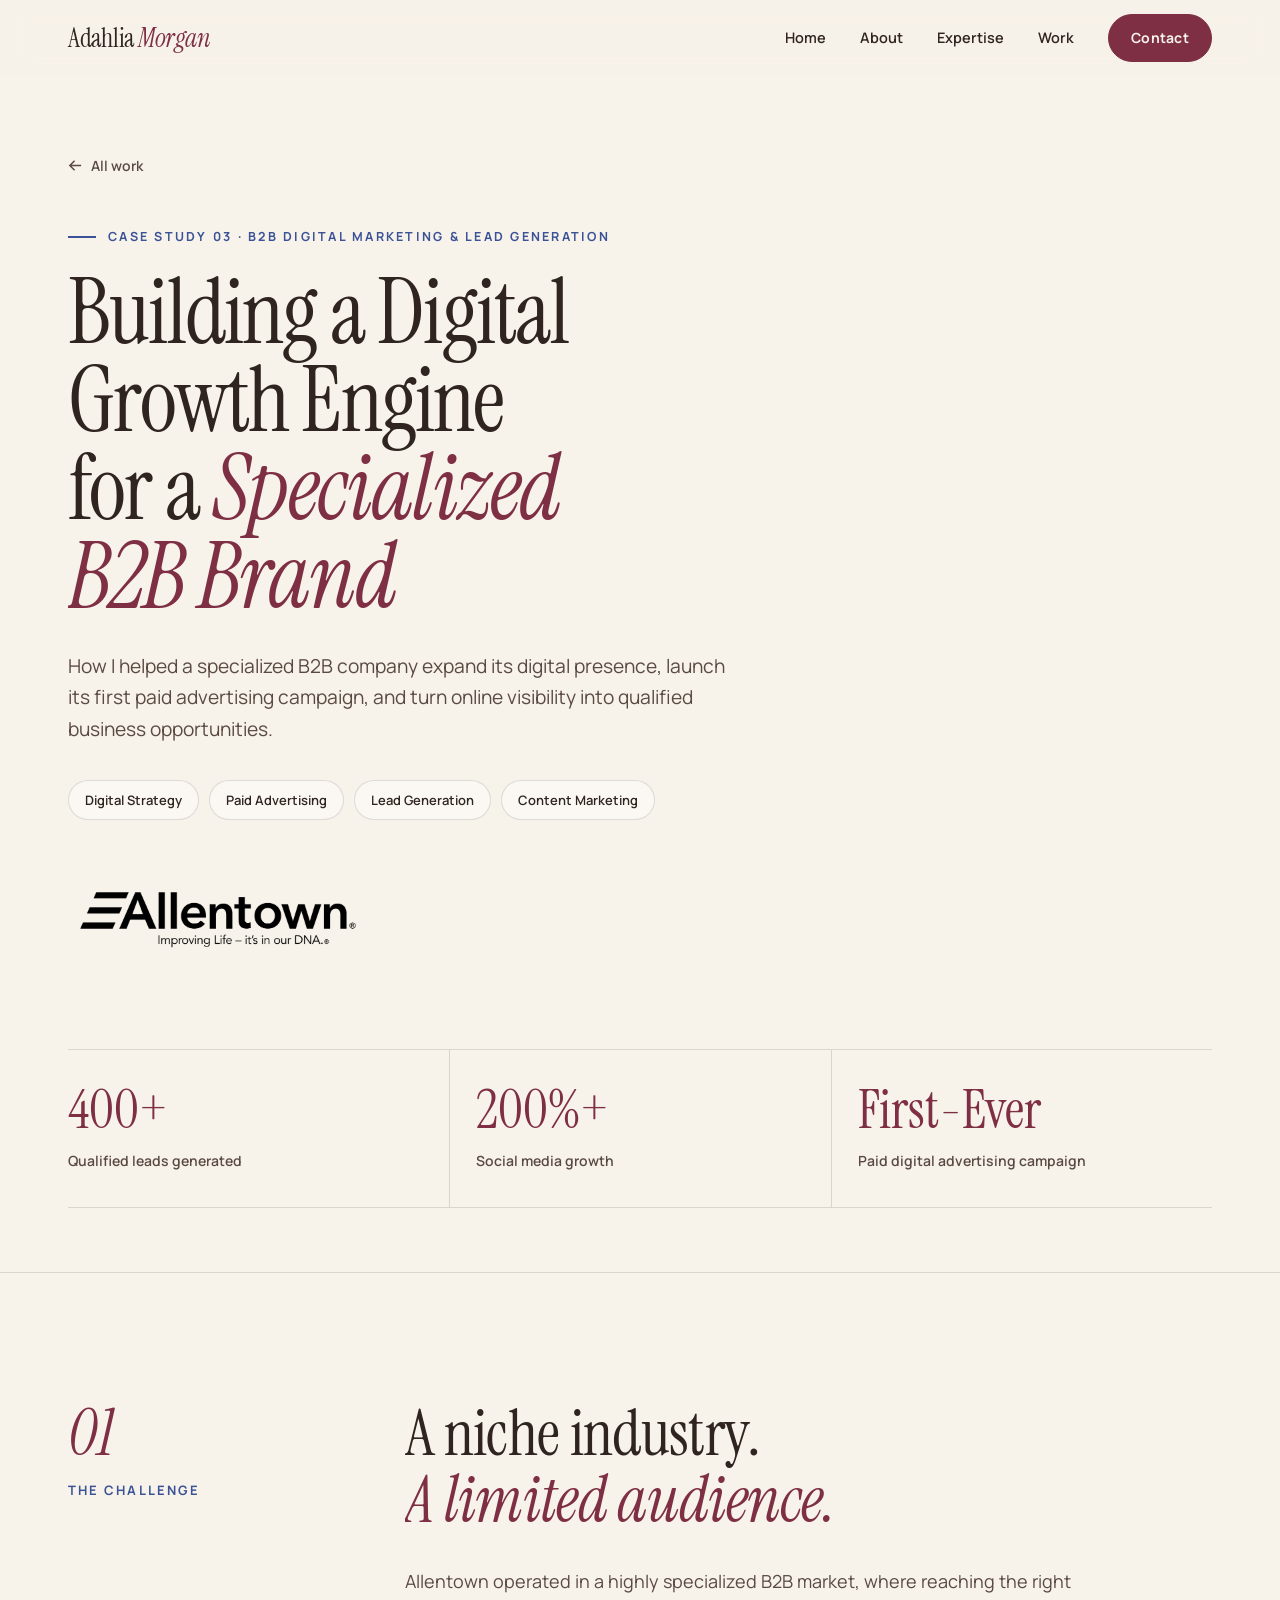
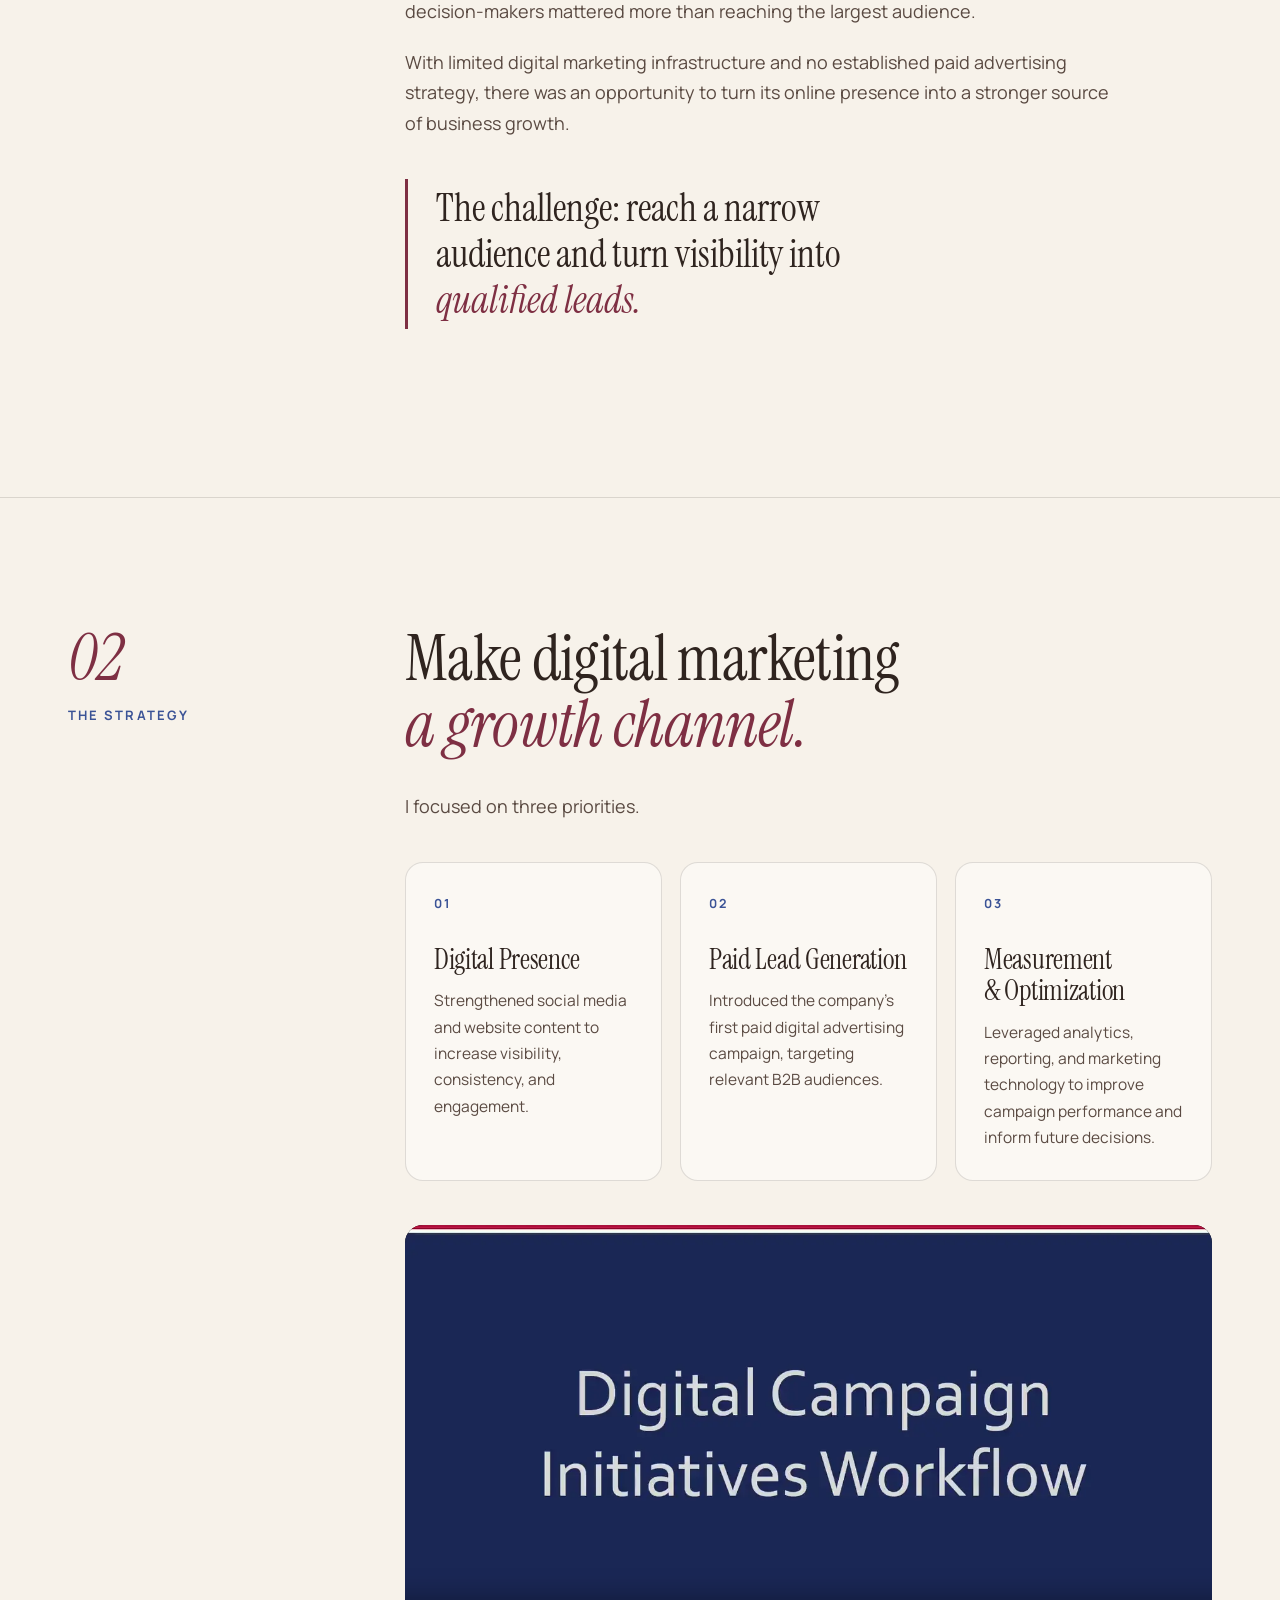
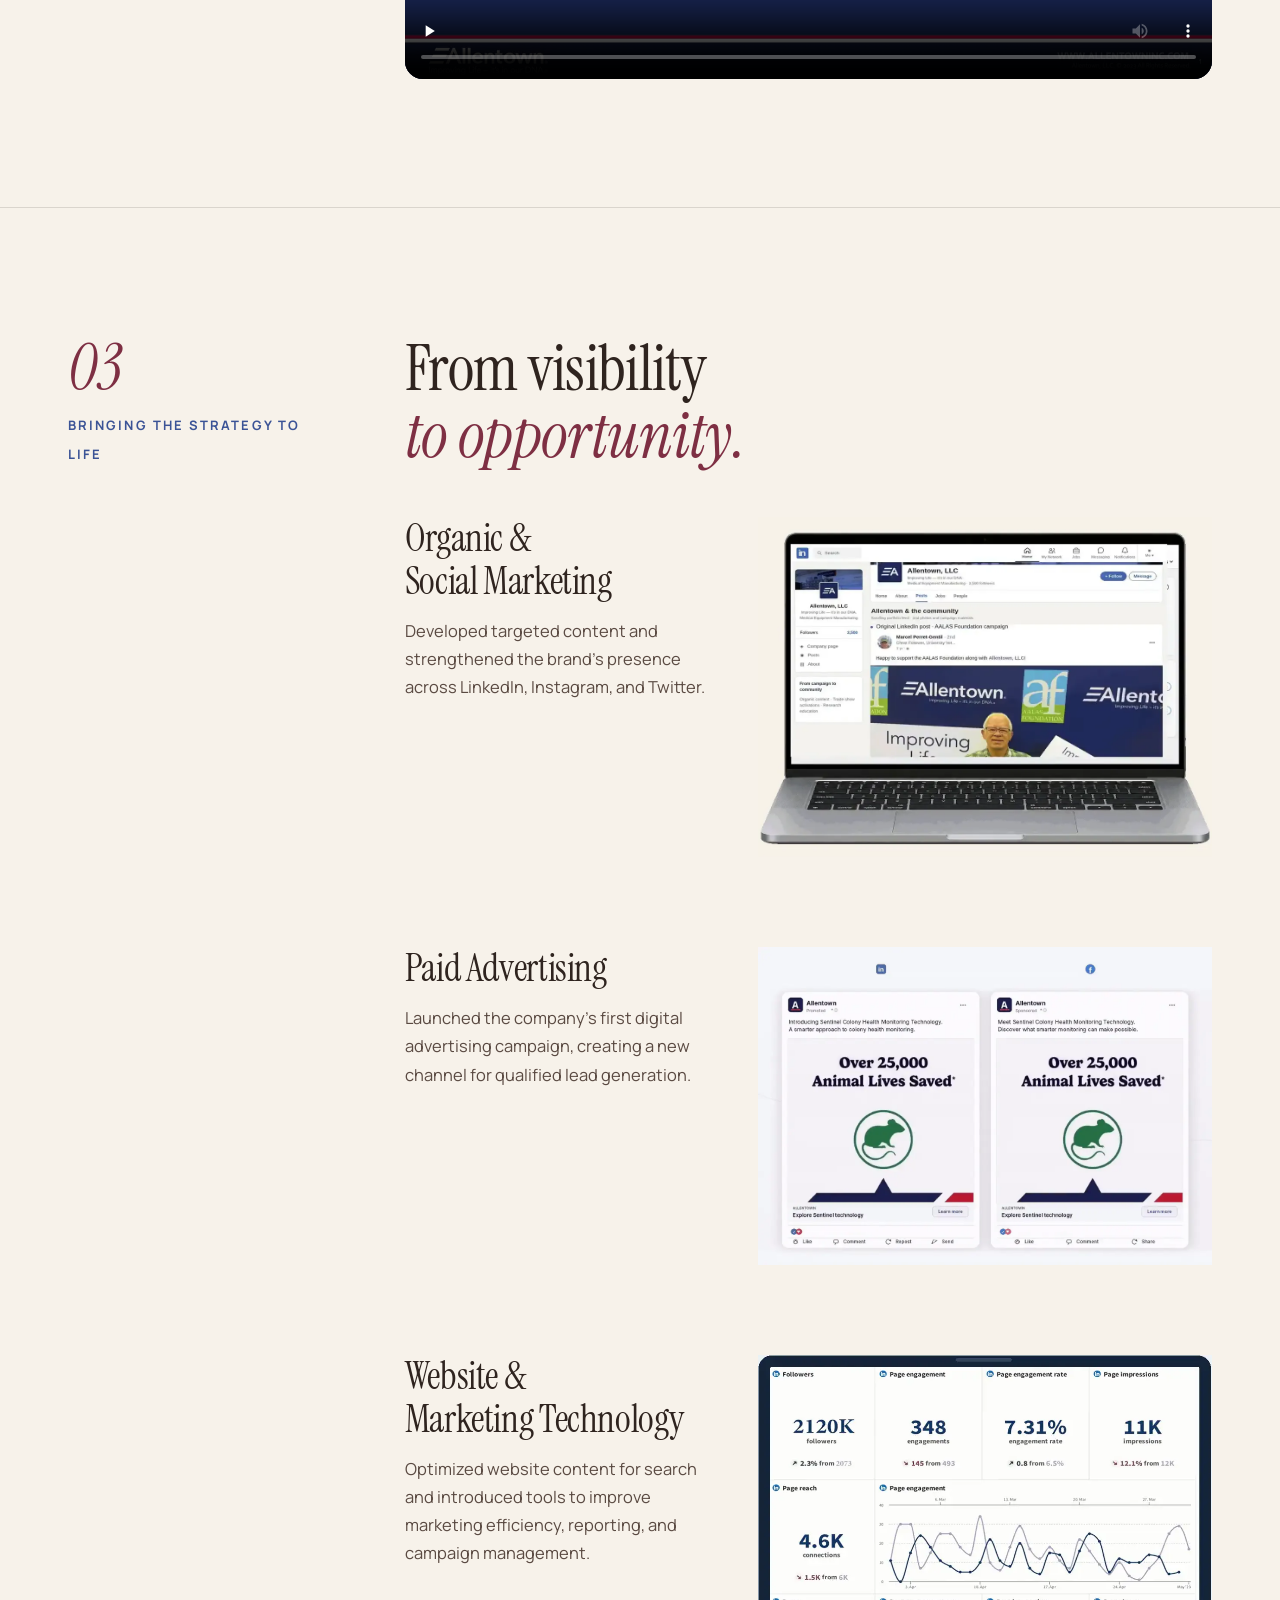
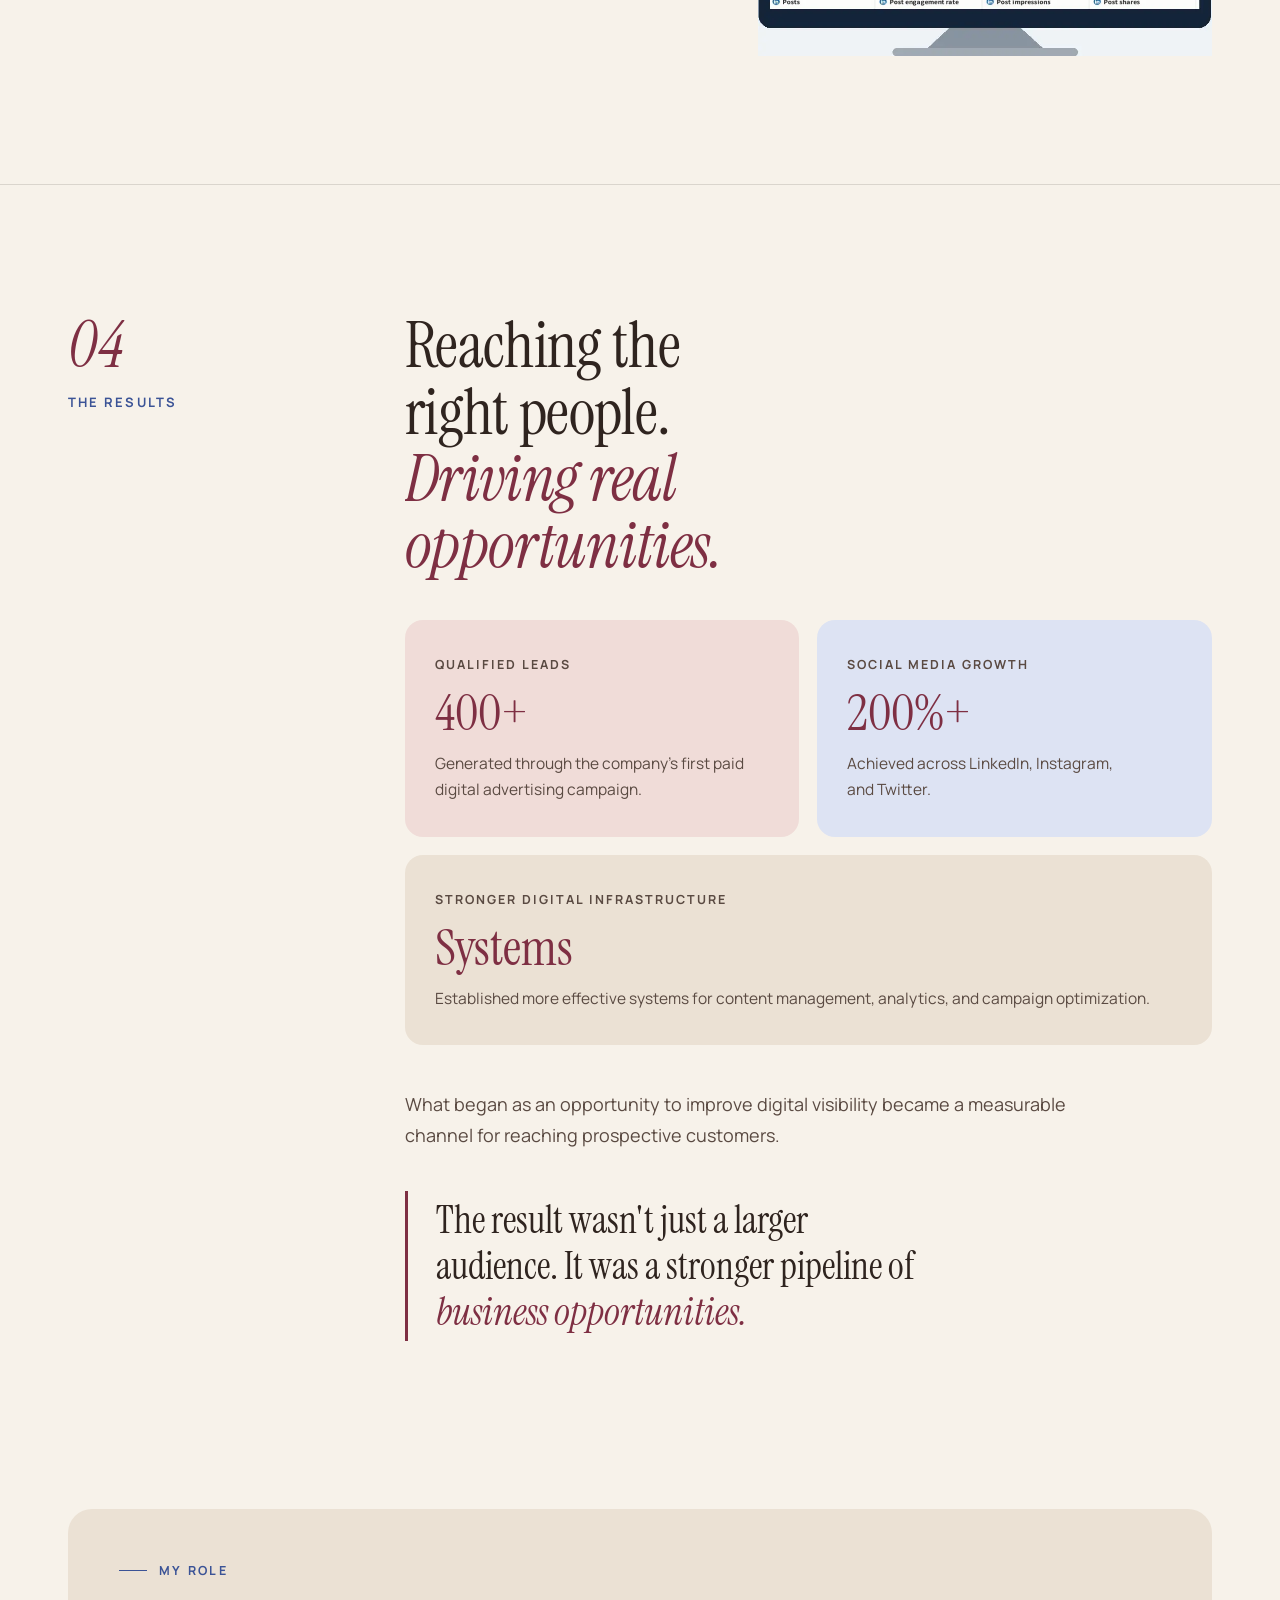
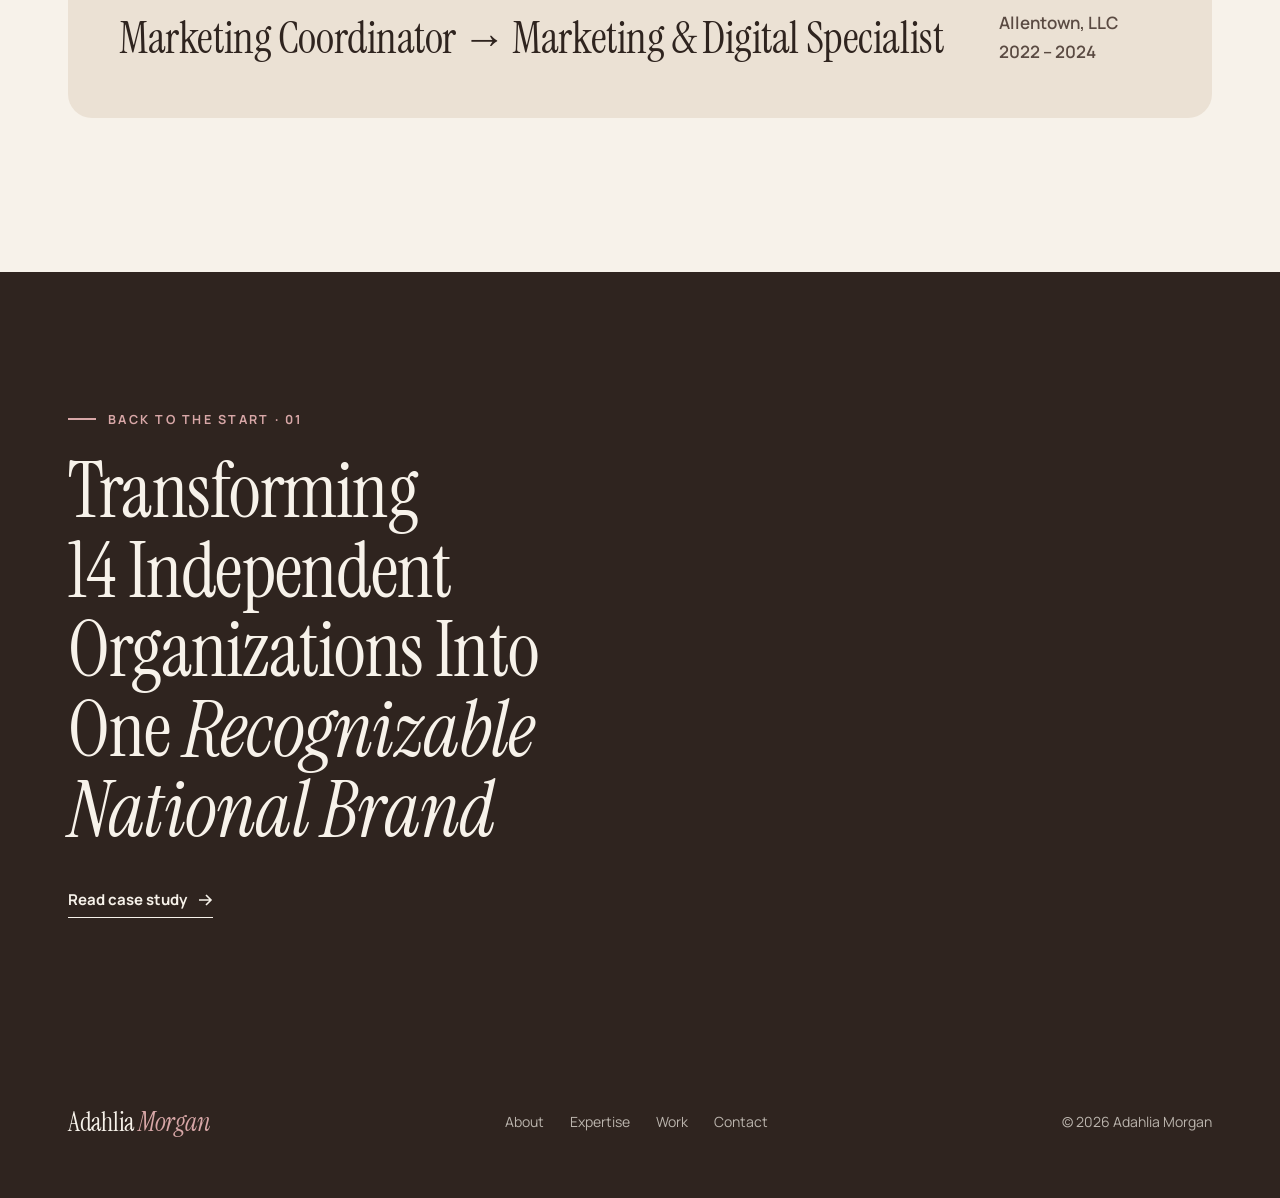
==== commit 0b9f156f: "Apply November portfolio revisions - Homepage: left-to-right hero, burgundy hover on expertise cards" ====
--- a/work/allentown.html
+++ b/work/allentown.html
@@ -13,12 +13,6 @@
   <link href="https://fonts.googleapis.com/css2?family=Instrument+Serif:ital@0;1&family=Manrope:wght@400;500;600;700;800&display=swap" rel="stylesheet">
   <link rel="stylesheet" href="../assets/css/style.css">
   <style>
-    .at-cover { display: grid; grid-template-columns: 0.8fr 1.2fr; gap: 16px; margin-top: clamp(40px, 5vw, 64px); }
-    .at-cover > div { border-radius: calc(var(--radius) + 6px); overflow: hidden; background: var(--sand-soft); }
-    .at-cover img, .at-cover video { width: 100%; height: 100%; object-fit: cover; }
-    .at-cover .wide { background: #fff; display: grid; place-items: center; }
-    .at-cover .wide video { object-fit: contain; }
-    @media (max-width: 700px) { .at-cover { grid-template-columns: 1fr; } .at-cover > div:first-child { aspect-ratio: 4 / 4.2; } }
     .outcomes .outcome:nth-child(3) { grid-column: span 2; }
     @media (max-width: 640px) { .outcomes .outcome:nth-child(3) { grid-column: span 1; } }
   </style>
@@ -51,9 +45,8 @@
           <span>Digital Strategy</span><span>Paid Advertising</span><span>Lead Generation</span><span>Content Marketing</span>
         </div>
 
-        <div class="at-cover" data-stagger="0.1">
-          <div><img src="../assets/img/allentown-booth.webp" width="1280" height="1668" alt="Allentown team at a branded conference exhibit booth" style="object-position:50% 30%"></div>
-          <div class="wide"><video src="../assets/video/allentown-kpi.mp4" poster="../assets/img/allentown-kpi-poster.webp" muted loop playsinline autoplay data-loop preload="none" aria-label="Animated LinkedIn performance dashboard shown on two monitors"></video></div>
+        <div class="cs-logo" data-reveal>
+          <img src="../assets/img/logo-allentown.webp" width="900" height="239" alt="Allentown logo: Improving Life, it's in our DNA">
         </div>
 
         <div class="glance glance--3" data-stagger="0.08">
@@ -74,10 +67,6 @@
             <p>With limited digital marketing infrastructure and no established paid advertising strategy, there was an opportunity to turn its online presence into a stronger source of business growth.</p>
           </div>
           <p class="pull" data-reveal>The challenge: reach a narrow audience and turn visibility into <em>qualified leads.</em></p>
-          <figure class="figure" data-reveal style="max-width:620px">
-            <div class="media"><img src="../assets/img/allentown-minirack.webp" width="1200" height="1201" loading="lazy" alt="Product marketing graphic for Allentown's Home Cage Monitoring Mini-Rack, highlighting animal well-being, remote monitoring, and automated data collection"></div>
-            <figcaption>Product marketing for a highly technical audience: Home Cage Monitoring Mini-Rack.</figcaption>
-          </figure>
         </div>
       </div>
     </section>
@@ -93,16 +82,9 @@
             <div class="pillar"><span class="n">02</span><h3>Paid Lead Generation</h3><p>Introduced the company's first paid digital advertising campaign, targeting relevant B2B audiences.</p></div>
             <div class="pillar"><span class="n">03</span><h3>Measurement &amp; Optimization</h3><p>Leveraged analytics, reporting, and marketing technology to improve campaign performance and inform future decisions.</p></div>
           </div>
-          <div class="figure-row">
-            <figure class="figure" data-reveal>
-              <div class="media" style="background:#fff"><video src="../assets/video/allentown-strategy.mp4" poster="../assets/img/allentown-strategy-poster.webp" muted loop playsinline autoplay data-loop preload="none" aria-label="Strategy presentation slides cycling: research and planning, social media, and image ad examples"></video></div>
-              <figcaption>Strategy and planning presentation.</figcaption>
-            </figure>
-            <figure class="figure" data-reveal style="--d:.1s">
+          <figure class="figure" data-reveal>
               <div class="media" style="background:#000"><video src="../assets/video/allentown-campaign-workflow.mp4" poster="../assets/img/allentown-campaign-workflow-poster.webp" controls playsinline preload="none" aria-label="Walkthrough of the Digital Campaign Initiatives Workflow presentation"></video></div>
-              <figcaption>Digital Campaign Initiatives Workflow walkthrough (2:25).</figcaption>
-            </figure>
-          </div>
+          </figure>
         </div>
       </div>
     </section>
@@ -114,31 +96,21 @@
           <h2 data-split>From visibility<br><em class="accent">to opportunity.</em></h2>
           <div class="execution">
             <div class="exec-item" data-reveal>
-              <div>
-                <h3>Organic &amp; Social Marketing</h3>
-                <p>Developed targeted content and strengthened the brand's presence across LinkedIn, Instagram, and Twitter.</p>
-                <figure class="figure" style="margin-top:28px">
-                  <div class="media"><img src="../assets/img/allentown-aalas-event.webp" width="1200" height="874" loading="lazy" alt="Attendee at the Allentown and AALAS Foundation fundraiser photo wall holding an 'Improving Life, it's in my DNA' sign"></div>
-                  <figcaption>AALAS Foundation fundraiser activation, shared by attendees on LinkedIn.</figcaption>
-                </figure>
-              </div>
-              <figure class="figure figure--tall">
-                <div class="media" style="background:var(--cream)"><video src="../assets/video/allentown-social.mp4" poster="../assets/img/allentown-social-poster.webp" muted loop playsinline autoplay data-loop preload="none" aria-label="Allentown social posts shown on mobile: product marketing and event marketing"></video></div>
-                <figcaption>Product and event social content on mobile.</figcaption>
+              <div><h3>Organic &amp; Social Marketing</h3><p>Developed targeted content and strengthened the brand's presence across LinkedIn, Instagram, and Twitter.</p></div>
+              <figure class="figure">
+                <div class="media media--clear"><video src="../assets/video/allentown-organic-social.mp4" poster="../assets/img/allentown-organic-social-poster.webp" muted loop playsinline autoplay data-loop preload="none" aria-label="Allentown's LinkedIn company page scrolling on a laptop"></video></div>
               </figure>
             </div>
             <div class="exec-item" data-reveal>
               <div><h3>Paid Advertising</h3><p>Launched the company's first digital advertising campaign, creating a new channel for qualified lead generation.</p></div>
               <figure class="figure">
-                <div class="media" style="background:#fff"><video src="../assets/video/allentown-sentinel-ad.mp4" poster="../assets/img/allentown-sentinel-ad-poster.webp" muted loop playsinline autoplay data-loop preload="none" aria-label="Animated ad for Sentinel Colony Health Monitoring: over 25,000 animal lives saved, higher sensitivity of agent detection, improved animal welfare"></video></div>
-                <figcaption>Animated campaign creative for Sentinel colony health monitoring.</figcaption>
+                <div class="media media--clear"><video src="../assets/video/allentown-paid-ads.mp4" poster="../assets/img/allentown-paid-ads-poster.webp" muted loop playsinline autoplay data-loop preload="none" aria-label="Two Allentown sponsored LinkedIn ads introducing Sentinel colony health monitoring technology"></video></div>
               </figure>
             </div>
             <div class="exec-item" data-reveal>
               <div><h3>Website &amp; Marketing Technology</h3><p>Optimized website content for search and introduced tools to improve marketing efficiency, reporting, and campaign management.</p></div>
-              <figure class="figure figure--tall" style="max-width:520px">
-                <div class="media"><img src="../assets/img/allentown-linkedin-dashboard.webp" width="1398" height="1655" loading="lazy" alt="LinkedIn analytics dashboard showing page engagement rate of 7.31%, post engagement rate of 5.98%, and top posts"></div>
-                <figcaption>Performance reporting dashboard used to guide optimization.</figcaption>
+              <figure class="figure">
+                <div class="media media--clear"><video src="../assets/video/allentown-kpi.mp4" poster="../assets/img/allentown-kpi-poster.webp" muted loop playsinline autoplay data-loop preload="none" aria-label="Animated marketing performance dashboard shown on two monitors"></video></div>
               </figure>
             </div>
           </div>
--- a/assets/css/style.css
+++ b/assets/css/style.css
@@ -143,23 +143,28 @@
 
 /* ---------- Hero (typographic) ---------- */
 .hero { padding: clamp(72px, 11vw, 150px) 0 clamp(80px, 11vw, 150px); position: relative; overflow: hidden; }
+/* title on the left, tagline on the right: reads left to right */
+.hero .wrap { display: grid; grid-template-columns: minmax(0, 1.6fr) minmax(0, 1fr); gap: clamp(32px, 5vw, 80px); align-items: end; }
 .hero-title { display: grid; grid-template-columns: 1fr; line-height: 0.86; letter-spacing: -0.03em; text-wrap: initial; }
-.ht-the { font-style: italic; color: var(--burgundy); font-size: clamp(34px, 4.6vw, 66px); line-height: 1; margin: 0 0 0.12em 0.12em; }
-.ht-big { display: block; font-size: clamp(76px, 15vw, 228px); }
-.ht-big--2 { font-style: italic; color: var(--burgundy); padding-left: clamp(40px, 13vw, 240px); }
+.ht-the { font-style: italic; color: var(--burgundy); font-size: clamp(34px, 4.2vw, 62px); line-height: 1; margin: 0 0 0.12em 0.12em; }
+.ht-big { display: block; font-size: clamp(76px, 12.4vw, 196px); }
+.ht-big--2 { font-style: italic; color: var(--burgundy); padding-left: clamp(32px, 7vw, 120px); }
 .ht-of {
-  justify-self: end; margin-top: clamp(20px, 2.4vw, 34px); padding-right: clamp(0px, 4vw, 60px);
-  font-size: clamp(17px, 1.9vw, 26px); letter-spacing: 0.32em; text-transform: uppercase; line-height: 1.3; color: var(--espresso-soft);
+  justify-self: start; margin-top: clamp(20px, 2.4vw, 34px); padding-left: 0.2em;
+  font-size: clamp(17px, 1.7vw, 24px); letter-spacing: 0.32em; text-transform: uppercase; line-height: 1.3; color: var(--espresso-soft);
 }
 .hero-tagline {
-  max-width: 24ch; margin: clamp(56px, 8vw, 110px) 0 0 auto; padding-top: 26px; border-top: 1px solid var(--line);
-  font-family: var(--serif); font-size: clamp(26px, 2.8vw, 40px); line-height: 1.22;
+  max-width: 20ch; margin: 0 0 0.4em; padding-top: 26px; border-top: 1px solid var(--line);
+  font-family: var(--serif); font-size: clamp(26px, 2.6vw, 40px); line-height: 1.22;
+}
+@media (max-width: 900px) {
+  .hero .wrap { grid-template-columns: 1fr; }
+  .hero-tagline { margin: clamp(32px, 7vw, 56px) 0 0; max-width: 24ch; }
 }
 @media (max-width: 640px) {
   .ht-big { font-size: 19.5vw; }
   .ht-big--2 { padding-left: 9vw; }
-  .ht-of { justify-self: start; letter-spacing: 0.22em; padding: 0; }
-  .hero-tagline { margin-left: 0; }
+  .ht-of { letter-spacing: 0.22em; padding: 0; }
 }
 
 /* progressive reveal: letters fade up from a soft blur, no sliding */
@@ -212,7 +217,14 @@
   transition: border-color .4s, box-shadow .6s var(--ease);
 }
 .service:nth-child(4), .service:nth-child(5) { grid-column: span 3; }
-.service:hover, .service:has(.service-toggle[aria-expanded="true"]) { border-color: rgba(126, 47, 67, 0.35); box-shadow: 0 24px 50px -38px rgba(47, 36, 31, 0.4); }
+.service { transition: background-color .45s var(--ease), border-color .45s, box-shadow .6s var(--ease), color .45s; }
+.service:has(.service-toggle[aria-expanded="true"]) { border-color: rgba(126, 47, 67, 0.35); box-shadow: 0 24px 50px -38px rgba(47, 36, 31, 0.4); }
+/* hover: burgundy card, white lettering; returns to normal when the cursor leaves */
+.service:hover { background: var(--burgundy); border-color: var(--burgundy); color: #fff; box-shadow: 0 30px 60px -36px rgba(100, 36, 58, 0.6); }
+.service:hover .service-num, .service:hover > p, .service:hover > p span,
+.service:hover .service-toggle, .service:hover .service-links a { color: #fff; }
+.service:hover .service-links, .service:hover .service-links li { border-color: rgba(255, 255, 255, 0.28); }
+.service-num, .service > p, .service > p span, .service-toggle, .service-links a { transition: color .45s var(--ease); }
 .service-num { font-family: var(--serif); font-style: italic; font-size: 22px; color: var(--burgundy); display: block; margin-bottom: 44px; }
 .service h3 { margin-bottom: 12px; }
 .service > p { margin: 0 0 26px; font-size: 15px; color: var(--espresso-soft); line-height: 1.75; text-wrap: wrap; }
@@ -247,6 +259,10 @@
 .case-media { border-radius: var(--radius); overflow: hidden; aspect-ratio: 4 / 3.3; background: var(--sand-soft); margin-bottom: 26px; }
 .case-media img, .case-media video { width: 100%; height: 100%; object-fit: cover; transition: transform 1.2s var(--ease); }
 .case:hover .case-media img, .case:hover .case-media video { transform: scale(1.04); }
+/* organization logos: originals, only scaled */
+.case-logo { display: flex; align-items: center; height: 64px; margin: 0 0 16px; }
+.case-logo img { height: 46px; width: auto; max-width: 70%; object-fit: contain; object-position: left center; }
+.case-logo--tile img { height: 64px; width: 64px; max-width: none; border-radius: 10px; }
 .case-tags { font-size: 13px; font-weight: 600; color: var(--cobalt-ink); margin: 0 0 12px; letter-spacing: 0.02em; }
 .case-tags span { color: var(--blush); padding: 0 4px; }
 .case h3 { font-size: clamp(28px, 2.4vw, 36px); line-height: 1.08; margin-bottom: 14px; transition: color .3s; }
@@ -277,86 +293,168 @@
   .result:nth-child(n) { padding: 26px 0 0; border-left: 0; }
 }
 
-/* ---------- Strategy to execution gallery ---------- */
-.gallery-tabs { display: flex; flex-wrap: wrap; gap: 6px 30px; border-bottom: 1px solid var(--line); margin-bottom: clamp(36px, 4vw, 52px); }
+/* ---------- Strategy to execution: discipline tabs ---------- */
+.gallery-tabs { display: flex; flex-wrap: wrap; gap: 6px 24px; border-bottom: 1px solid var(--line); margin-bottom: clamp(40px, 5vw, 64px); }
 .gallery-tab {
   position: relative; background: none; border: 0; padding: 14px 0; cursor: pointer;
-  font: 600 15px/1.3 var(--sans); color: var(--espresso-soft); transition: color .3s;
+  font: 600 14.5px/1.3 var(--sans); color: var(--espresso-soft); transition: color .3s; white-space: nowrap;
 }
 .gallery-tab::after { content: ""; position: absolute; left: 0; right: 0; bottom: -1px; height: 2px; background: var(--burgundy); transform: scaleX(0); transform-origin: left; transition: transform .5s var(--ease); }
 .gallery-tab:hover { color: var(--espresso); }
 .gallery-tab[aria-selected="true"] { color: var(--burgundy); }
 .gallery-tab[aria-selected="true"]::after { transform: scaleX(1); }
-.gallery-panel:focus-visible { outline-offset: 10px; }
-.gallery-grid { list-style: none; margin: 0; padding: 0; display: grid; grid-template-columns: repeat(3, 1fr); gap: clamp(24px, 3vw, 44px); }
-.gallery-grid.is-swapping { opacity: 0; }
-.gallery-grid { transition: opacity .35s var(--ease); }
-.sample { display: block; width: 100%; padding: 0; background: none; border: 0; text-align: left; cursor: zoom-in; color: inherit; font: inherit; }
-.sample-media { display: block; position: relative; border-radius: var(--radius); overflow: hidden; aspect-ratio: 4 / 3.2; background: var(--sand-soft); margin-bottom: 18px; }
-.sample-media img { width: 100%; height: 100%; object-fit: cover; transition: transform 1.2s var(--ease); }
-.sample-media--contain img { object-fit: contain; }
-.sample:hover .sample-media img { transform: scale(1.04); }
-.sample-play { position: absolute; left: 14px; bottom: 14px; display: inline-flex; align-items: center; gap: 8px; padding: 7px 12px 7px 10px; border-radius: 999px; background: rgba(247, 242, 234, 0.94); font-size: 12.5px; font-weight: 700; color: var(--espresso); }
-.sample-play svg { width: 12px; height: 12px; }
-.sample-title { display: block; font-family: var(--serif); font-size: 24px; line-height: 1.15; margin-bottom: 6px; transition: color .3s; }
-.sample:hover .sample-title { color: var(--burgundy); }
-.sample-role { display: block; font-size: 13.5px; color: var(--espresso-soft); }
-@media (max-width: 900px) { .gallery-grid { grid-template-columns: 1fr 1fr; } }
+@media (min-width: 1240px) {
+  /* all seven disciplines on a single row */
+  .gallery-tabs { flex-wrap: nowrap; justify-content: space-between; gap: 14px; }
+  .gallery-tab { font-size: 13.5px; }
+}
+.stx-panel:focus-visible { outline-offset: 10px; }
+.js .stx-panel:not([hidden]) { animation: panel-in .5s var(--ease); }
+@keyframes panel-in { from { opacity: 0; } }
 @media (max-width: 600px) {
-  .gallery-tabs { flex-wrap: nowrap; overflow-x: auto; scrollbar-width: none; margin-inline: calc(var(--gutter) * -1); padding-inline: var(--gutter); gap: 24px; }
-  .gallery-tabs::-webkit-scrollbar { display: none; }
-  .gallery-tab { white-space: nowrap; }
-  .gallery-grid { grid-template-columns: 1fr; }
-}
-
-/* lightbox */
-.lightbox { width: min(1180px, calc(100vw - 32px)); max-height: calc(100dvh - 32px); padding: 0; border: 0; border-radius: calc(var(--radius) + 4px); background: var(--cream); color: var(--espresso); box-shadow: 0 40px 120px -30px rgba(20, 12, 10, 0.6); }
-.lightbox::backdrop { background: rgba(35, 24, 22, 0.72); backdrop-filter: blur(4px); }
-.lightbox[open] { animation: lb-in .45s var(--ease); }
+  /* all disciplines visible at once: two-column list instead of a scrolling row */
+  .gallery-tabs { display: grid; grid-template-columns: 1fr 1fr; gap: 0 20px; border-bottom: 0; }
+  .gallery-tab { text-align: left; padding: 13px 0; font-size: 14.5px; border-bottom: 1px solid var(--line); }
+  .gallery-tab::after { bottom: -1px; }
+}
+
+/* shared pieces */
+.stx-intro { font-size: clamp(17px, 1.4vw, 19px); line-height: 1.75; color: var(--espresso-soft); max-width: 70ch; margin: 0 0 clamp(36px, 4vw, 52px); }
+.stx-intro + .chips--intro { margin: calc(clamp(36px, 4vw, 52px) * -0.55) 0 clamp(40px, 5vw, 60px); }
+.stx-lead { font-family: var(--serif); font-size: clamp(30px, 3.4vw, 48px); line-height: 1.1; margin: 0 0 clamp(36px, 4vw, 56px); max-width: 22ch; }
+.stx-lead em { color: var(--burgundy); }
+.chips { list-style: none; margin: 0; padding: 0; display: flex; flex-wrap: wrap; gap: 8px; }
+.chips li { padding: 7px 14px; border-radius: 999px; border: 1px solid rgba(126, 47, 67, 0.28); background: #FBF8F3; font-size: 13px; font-weight: 600; line-height: 1.3; color: var(--burgundy); }
+.role-line { display: grid; gap: 12px; margin-top: 22px; }
+.role-label, .stat-head, .card-label {
+  font-size: 12.5px; font-weight: 700; letter-spacing: 0.14em; text-transform: uppercase; color: var(--cobalt-ink); margin: 0;
+}
+
+/* project card: visual on top, copy beneath */
+.wc-grid { display: grid; grid-template-columns: 1fr 1fr; gap: clamp(40px, 5vw, 72px); align-items: start; }
+.wc { display: flex; flex-direction: column; }
+.wc-media {
+  display: block; width: 100%; padding: 0; border: 0; cursor: zoom-in; position: relative;
+  border-radius: var(--radius); overflow: hidden; aspect-ratio: 16 / 10.5; background: var(--sand-soft); margin-bottom: 26px;
+}
+.wc-media img, .wc-media video { width: 100%; height: 100%; object-fit: cover; transition: transform 1.2s var(--ease); }
+.wc-media:hover img, .wc-media:hover video { transform: scale(1.03); }
+.wc-media--contain { background: transparent; }
+.wc-media--contain img, .wc-media--contain video { object-fit: contain; }
+.wc-media--blush { background: var(--blush-soft); }
+.wc-meta { font-size: 13px; font-weight: 700; letter-spacing: 0.12em; text-transform: uppercase; color: var(--burgundy); margin: 0 0 10px; }
+.wc-meta span { color: var(--blush); padding: 0 4px; }
+.wc-title { font-size: clamp(30px, 2.8vw, 42px); line-height: 1.06; margin-bottom: 10px; }
+.wc-sub { font-size: 15px; font-weight: 600; color: var(--espresso-soft); margin: 0 0 16px; }
+.wc-desc { font-size: 16px; line-height: 1.75; color: var(--espresso-soft); margin: 0 0 22px; max-width: 62ch; }
+.wc-desc em { font-style: italic; }
+.wc > .chips { margin-top: 2px; }
+.wc-tools { font-size: 14px; color: var(--espresso-soft); margin: 16px 0 0; }
+.wc--feature { display: grid; grid-template-columns: 0.9fr 1.1fr; gap: clamp(32px, 5vw, 72px); align-items: start; }
+.wc--feature .wc-media { margin: 0; aspect-ratio: 16 / 10; }
+
+/* stats: large serif figures in open columns */
+.stat-head { margin-top: 6px; }
+.stat-row { display: grid; grid-template-columns: repeat(3, 1fr); margin: 16px 0 0; border-top: 1px solid var(--line); }
+.stat-row div { padding: 20px 18px 6px 0; }
+.stat-row div + div { padding-left: 18px; border-left: 1px solid var(--line); }
+.stat-row dt, .stat-grid dt { font-family: var(--serif); font-size: clamp(32px, 2.8vw, 42px); line-height: 1; letter-spacing: -0.01em; color: var(--burgundy); margin-bottom: 10px; }
+.stat-row dd, .stat-grid dd { margin: 0; font-size: 13.5px; line-height: 1.5; color: var(--espresso-soft); }
+.stat-row dd b { display: block; font-size: 14px; color: var(--espresso); margin-bottom: 4px; }
+.stat-grid { display: grid; grid-template-columns: 1fr 1fr; gap: 0; margin: 14px 0 22px; border-top: 1px solid var(--line); }
+.stat-grid div { padding: 18px 14px 16px 0; border-bottom: 1px solid var(--line); }
+.stat-grid div:nth-child(even) { padding-left: 18px; border-left: 1px solid var(--line); }
+.stat-grid--3 { grid-template-columns: 1fr; }
+.stat-grid--3 div:nth-child(even) { padding-left: 0; border-left: 0; }
+
+/* email: three cards side by side */
+.card-trio { display: grid; grid-template-columns: repeat(3, 1fr); gap: 20px; align-items: stretch; }
+.card { display: flex; flex-direction: column; padding: clamp(24px, 2.6vw, 34px); border-radius: var(--radius); background: #FBF8F3; border: 1px solid var(--line); }
+.card .card-label { margin-bottom: 18px; }
+.card .wc-media { aspect-ratio: 4 / 3; margin-bottom: 20px; }
+.card .wc-title { font-size: clamp(26px, 2.2vw, 32px); }
+.card .chips { margin: 14px 0 22px; }
+.card-link { align-self: flex-start; margin-top: auto; background: none; border: 0; border-bottom: 1.5px solid currentColor; cursor: pointer; font-family: var(--sans); padding: 0 0 4px; }
+.bench { list-style: none; margin: 12px 0 0; padding: 0; }
+.bench li { display: grid; grid-template-columns: 1fr auto; gap: 2px 12px; padding: 12px 0; border-bottom: 1px solid var(--line); font-size: 14px; }
+.bench b { font-family: var(--serif); font-weight: 400; font-size: 24px; color: var(--burgundy); line-height: 1; grid-row: span 2; align-self: center; }
+.bench span { font-weight: 600; }
+.bench em { font-style: normal; color: var(--espresso-soft); font-size: 13px; }
+
+/* experiential: project header + photo mosaic */
+.xp + .xp { margin-top: clamp(64px, 8vw, 110px); padding-top: clamp(48px, 6vw, 80px); border-top: 1px solid var(--line); }
+.xp-head { display: grid; grid-template-columns: 0.85fr 1.15fr; gap: clamp(24px, 4vw, 64px); margin-bottom: clamp(28px, 3vw, 40px); }
+.xp-title { font-size: clamp(32px, 3.4vw, 50px); line-height: 1.04; }
+.mosaic { columns: 3 260px; column-gap: 14px; }
+.tile { display: block; width: 100%; margin: 0 0 14px; padding: 0; border: 0; border-radius: 14px; overflow: hidden; background: var(--sand-soft); cursor: zoom-in; position: relative; break-inside: avoid; }
+.tile img { display: block; width: 100%; height: auto; transition: transform 1.2s var(--ease); }
+.tile:hover img { transform: scale(1.04); }
+.tile--hero { column-span: all; aspect-ratio: 16 / 7.5; }
+.tile--hero img { height: 100%; object-fit: cover; }
+.tile-play { position: absolute; left: 12px; bottom: 12px; width: 38px; height: 38px; border-radius: 50%; background: rgba(247, 242, 234, 0.94); }
+.tile-play::before { content: ""; position: absolute; left: 15px; top: 12px; border-style: solid; border-width: 7px 0 7px 11px; border-color: transparent transparent transparent var(--espresso); }
+
+@media (max-width: 980px) {
+  .card-trio { grid-template-columns: 1fr; }
+  .xp-head { grid-template-columns: 1fr; }
+}
+@media (max-width: 860px) {
+  .wc-grid, .wc--feature { grid-template-columns: 1fr; }
+  .mosaic { columns: 2; column-gap: 10px; }
+  .tile { margin-bottom: 10px; }
+  .tile--hero { aspect-ratio: 4 / 3; }
+}
+@media (max-width: 560px) {
+  .stat-row { grid-template-columns: 1fr; }
+  .stat-row div, .stat-row div + div { padding: 16px 0 6px; border-left: 0; }
+  .stat-row div + div { border-top: 1px solid var(--line); }
+}
+
+/* ---------- Lightbox: the work itself, nothing else ---------- */
+.lightbox { width: min(1240px, calc(100vw - 32px)); max-height: calc(100dvh - 32px); padding: 0; border: 0; border-radius: calc(var(--radius) + 4px); background: var(--cream); color: var(--espresso); box-shadow: 0 40px 120px -30px rgba(20, 12, 10, 0.6); overflow: hidden; }
+.lightbox::backdrop { background: rgba(35, 24, 22, 0.78); backdrop-filter: blur(4px); }
+.lightbox[open] { display: flex; flex-direction: column; animation: lb-in .45s var(--ease); }
 @keyframes lb-in { from { opacity: 0; transform: translateY(12px) scale(0.985); } }
-.lb-inner { display: grid; grid-template-columns: 1.55fr 1fr; min-height: min(640px, calc(100dvh - 32px)); }
-.lb-media { background: var(--sand-soft); display: grid; place-items: center; overflow: hidden; }
-.lb-media img, .lb-media video { width: 100%; height: 100%; max-height: calc(100dvh - 32px); object-fit: contain; }
-.lb-info { position: relative; padding: clamp(32px, 4vw, 56px) clamp(24px, 3.4vw, 48px); display: flex; flex-direction: column; overflow-y: auto; }
-.lb-count { font-size: 13px; font-weight: 600; color: var(--cobalt-ink); margin: 0 0 18px; }
-.lb-info h3 { font-size: clamp(30px, 2.8vw, 42px); margin-bottom: 18px; padding-right: 40px; }
-.lb-caption { color: var(--espresso-soft); font-size: 16px; }
-.lb-role { font-size: 14px; font-weight: 600; margin-bottom: 28px; }
-.lb-link { align-self: flex-start; }
-.lb-nav { display: flex; gap: 10px; margin-top: auto; padding-top: 36px; }
+.lb-media { display: grid; place-items: center; background: var(--sand-soft); min-height: 0; flex: 1; }
+.lb-media img, .lb-media video { width: 100%; height: auto; max-height: calc(100dvh - 32px - 78px); object-fit: contain; }
+.lb-nav { display: flex; align-items: center; justify-content: center; gap: 18px; padding: 16px; }
+.lb-count { margin: 0; min-width: 56px; text-align: center; font-size: 14px; font-weight: 600; color: var(--espresso-soft); }
 .lb-nav button, .lb-close {
-  width: 46px; height: 46px; border-radius: 50%; border: 1.5px solid var(--espresso); background: transparent; color: var(--espresso);
+  width: 46px; height: 46px; border-radius: 50%; border: 1.5px solid var(--espresso); background: var(--cream); color: var(--espresso);
   display: inline-grid; place-items: center; cursor: pointer; transition: background .3s, color .3s;
 }
 .lb-nav button:hover, .lb-close:hover { background: var(--espresso); color: var(--cream); }
 .lb-nav svg { width: 16px; height: 16px; }
-.lb-close { position: absolute; top: 18px; right: 18px; z-index: 2; font-size: 26px; line-height: 1; }
-.lb-upload { margin-top: 28px; padding-top: 22px; border-top: 1px dashed var(--line); }
-.lb-upload .btn { cursor: pointer; padding: 12px 20px; font-size: 14px; }
-.lb-upload input { position: absolute; width: 1px; height: 1px; opacity: 0; }
-.lb-upload .btn:focus-within { outline: 2px solid var(--cobalt); outline-offset: 3px; }
-.lb-upload p { font-size: 13px; color: var(--espresso-soft); margin: 10px 0 0; }
-@media (max-width: 820px) {
-  .lb-inner { grid-template-columns: 1fr; min-height: 0; }
-  .lb-media { max-height: 56dvh; }
-  .lb-media img, .lb-media video { max-height: 56dvh; }
-  .lb-close { background: var(--cream); }
-}
-
-/* ---------- Skills ---------- */
-.tools { list-style: none; margin: 0; padding: 0; display: grid; grid-template-columns: repeat(3, 1fr); border-top: 1px solid var(--line); }
-.tools li { padding: 26px 24px 26px 0; border-bottom: 1px solid var(--line); font-family: var(--serif); font-size: clamp(22px, 2vw, 28px); line-height: 1.2; }
-.credentials { list-style: none; margin: clamp(48px, 6vw, 72px) 0 0; padding: 0; display: grid; gap: 0; border-top: 1px solid var(--line); }
-.credentials li { display: grid; grid-template-columns: 1fr auto auto; gap: 24px; align-items: baseline; padding: 20px 0; border-bottom: 1px solid var(--line); }
-.cred-name { font-family: var(--serif); font-size: 24px; }
-.cred-meta { font-size: 14px; color: var(--espresso-soft); }
-@media (max-width: 760px) { .tools { grid-template-columns: 1fr 1fr; } .credentials li { grid-template-columns: 1fr; gap: 4px; } }
-@media (max-width: 340px) { .tools { grid-template-columns: 1fr; } }
+.lb-close { position: absolute; top: 14px; right: 14px; z-index: 2; font-size: 26px; line-height: 1; }
+
+/* ---------- Skills & tools: category + pills ---------- */
+.skill-groups { display: grid; grid-template-columns: repeat(2, 1fr); gap: 0 clamp(32px, 5vw, 72px); border-top: 1px solid var(--line); }
+.skill-group { padding: 28px 0 30px; border-bottom: 1px solid var(--line); }
+.skill-group h3 { font-size: clamp(24px, 2.1vw, 30px); margin-bottom: 16px; }
+.skill-group .chips li { padding: 9px 16px; font-size: 14px; background: var(--cream); }
+@media (max-width: 760px) { .skill-groups { grid-template-columns: 1fr; } }
+
+/* ---------- Education & certifications ---------- */
+.creds { list-style: none; margin: 0; padding: 0; display: grid; grid-template-columns: 1fr 1fr; gap: 20px; }
+.cred { padding: clamp(28px, 3vw, 40px); border-radius: var(--radius); border: 1px solid var(--line); background: #FBF8F3; }
+.cred-kind { font-size: 12.5px; font-weight: 700; letter-spacing: 0.14em; text-transform: uppercase; color: var(--cobalt-ink); margin: 0 0 18px; }
+.cred h3 { font-size: clamp(26px, 2.4vw, 34px); line-height: 1.1; margin-bottom: 12px; }
+.cred-org { font-weight: 600; margin: 0; }
+.cred-date { font-size: 14.5px; color: var(--espresso-soft); margin: 4px 0 0; }
+.cred .link-arrow { margin-top: 22px; }
+@media (max-width: 760px) { .creds { grid-template-columns: 1fr; } }
 
 /* ---------- Contact ---------- */
 .cta { background: var(--burgundy); color: var(--cream); text-align: center; padding: clamp(110px, 14vw, 190px) 0; position: relative; overflow: hidden; }
 .cta h2 { font-size: clamp(52px, 8.4vw, 124px); max-width: 13ch; margin: 0 auto 44px; line-height: 0.98; }
 .cta h2 em { color: #EBC8C8; }
+.cta-actions { display: flex; flex-wrap: wrap; justify-content: center; gap: 14px; }
+.cta-actions .btn { padding: 16px 28px 16px 24px; gap: 12px; }
+.brand-icon { width: 20px; height: 20px; flex-shrink: 0; }
+.cta-actions .btn:hover svg { transform: none; }
+.brand-icon--gmail { fill: #EA4335; }
+.brand-icon--linkedin { fill: #0A66C2; }
+.visually-hidden { position: absolute; width: 1px; height: 1px; padding: 0; margin: -1px; overflow: hidden; clip: rect(0 0 0 0); white-space: nowrap; border: 0; }
 .cta-bg { position: absolute; inset: 0; pointer-events: none; opacity: 0.16; }
 .cta-bg span { position: absolute; border-radius: 50%; border: 1.5px solid var(--cream); }
 
@@ -510,6 +608,22 @@
 .next-case:hover h2 { color: var(--blush); }
 .next-case .link-arrow { color: var(--cream); margin-top: 36px; }
 
+/* Case study openers: official logo sized to complement the copy, not dominate it */
+.cs-logo { margin-top: clamp(40px, 5vw, 60px); }
+.cs-logo img { width: min(300px, 68%); height: auto; }
+.cs-mark { margin-top: clamp(40px, 5vw, 64px); background: var(--burgundy); border-radius: calc(var(--radius) + 6px); display: grid; place-items: center; padding: clamp(56px, 9vw, 120px) 24px; }
+.cs-mark img { width: min(520px, 78%); height: auto; }
+
+/* images with transparent or self-contained backgrounds sit straight on the page */
+.media--clear { background: transparent !important; border-radius: 0 !important; }
+.figure--portrait { max-width: 360px; }
+
+/* Partner Resources: typographic treatment instead of an image */
+.exec-type { padding: clamp(32px, 4vw, 48px) 0 0; border-top: 1px solid var(--line); }
+.exec-type h3 { font-size: clamp(30px, 3vw, 40px); margin-bottom: 18px; }
+.exec-statement { font-family: var(--serif); font-size: clamp(34px, 4.4vw, 60px); line-height: 1.08; letter-spacing: -0.015em; color: var(--espresso); max-width: 20ch; margin: 0; }
+.exec-statement em { color: var(--burgundy); }
+
 /* ---------- Reveal motion (only when JS is running) ---------- */
 .js [data-reveal] { opacity: 0; transform: translateY(28px); transition: opacity 1s var(--ease), transform 1s var(--ease); transition-delay: var(--d, 0s); }
 .js [data-reveal].is-in { opacity: 1; transform: none; }
